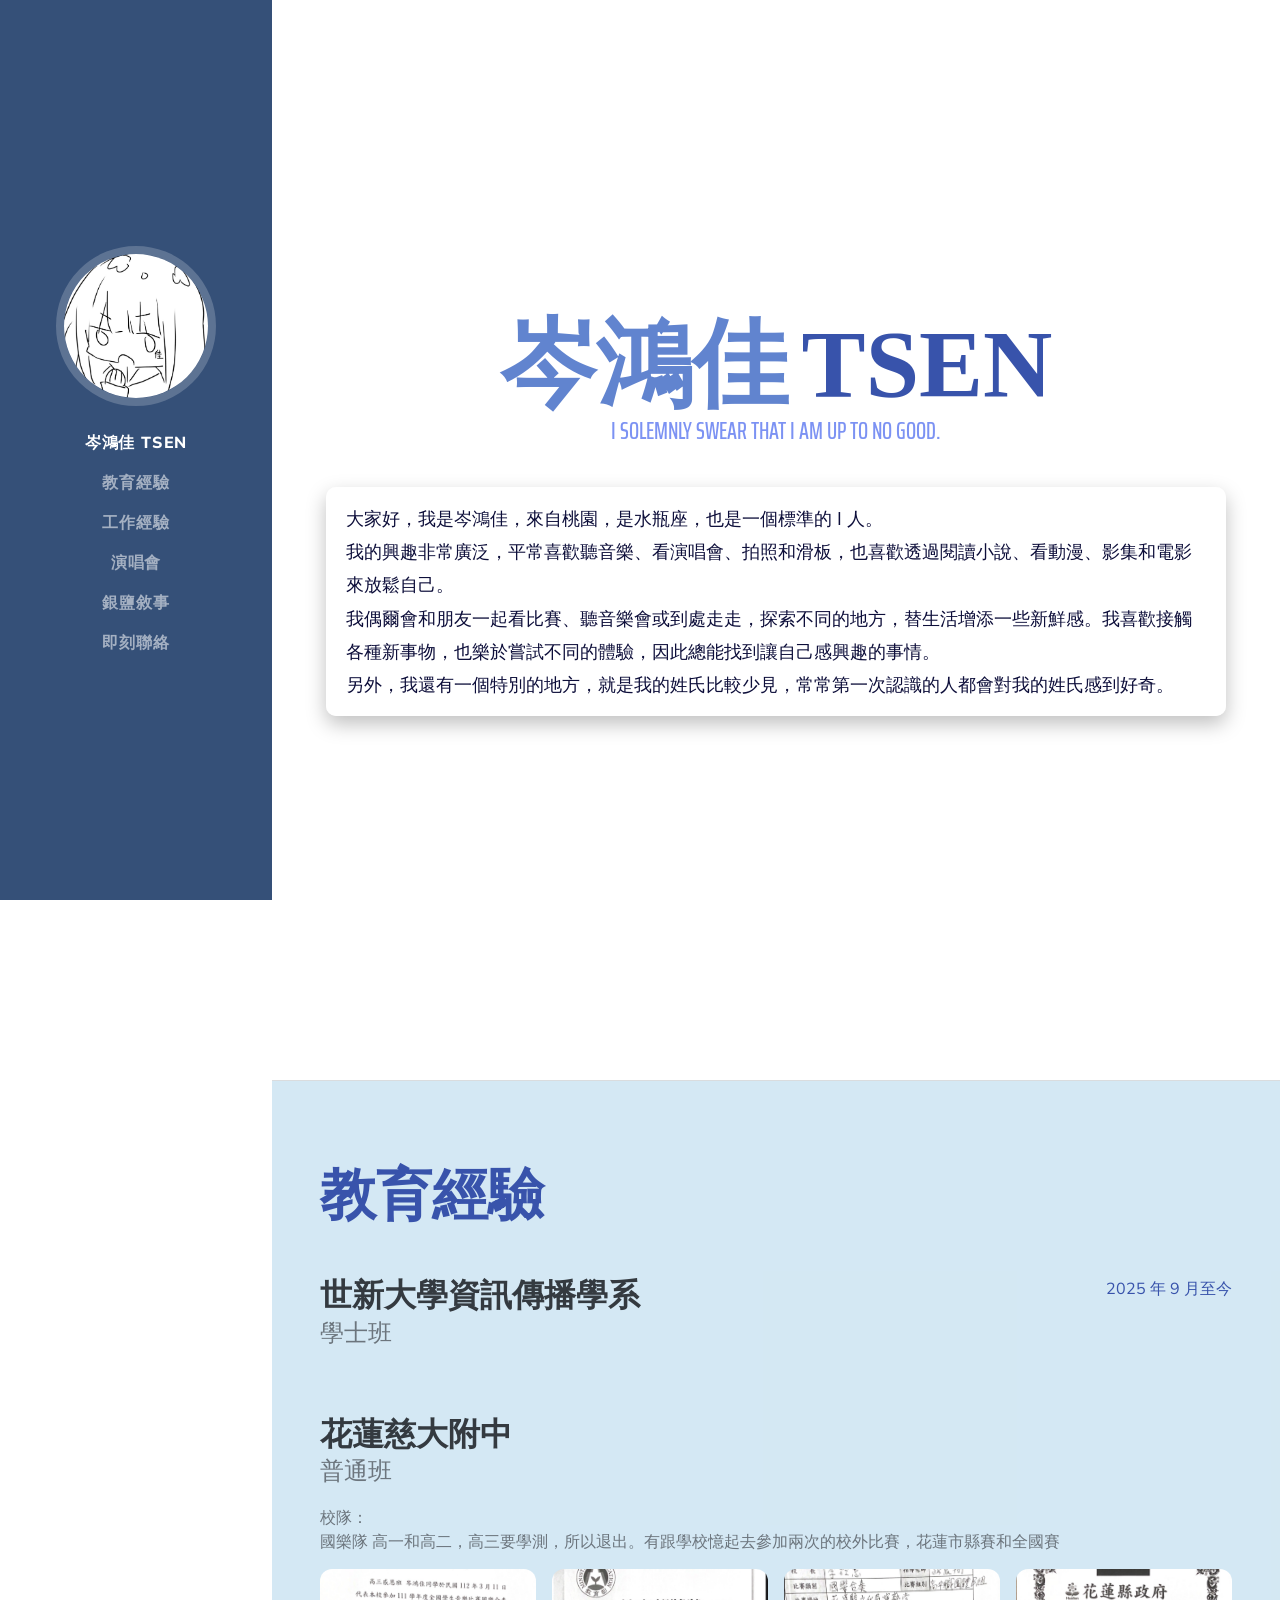
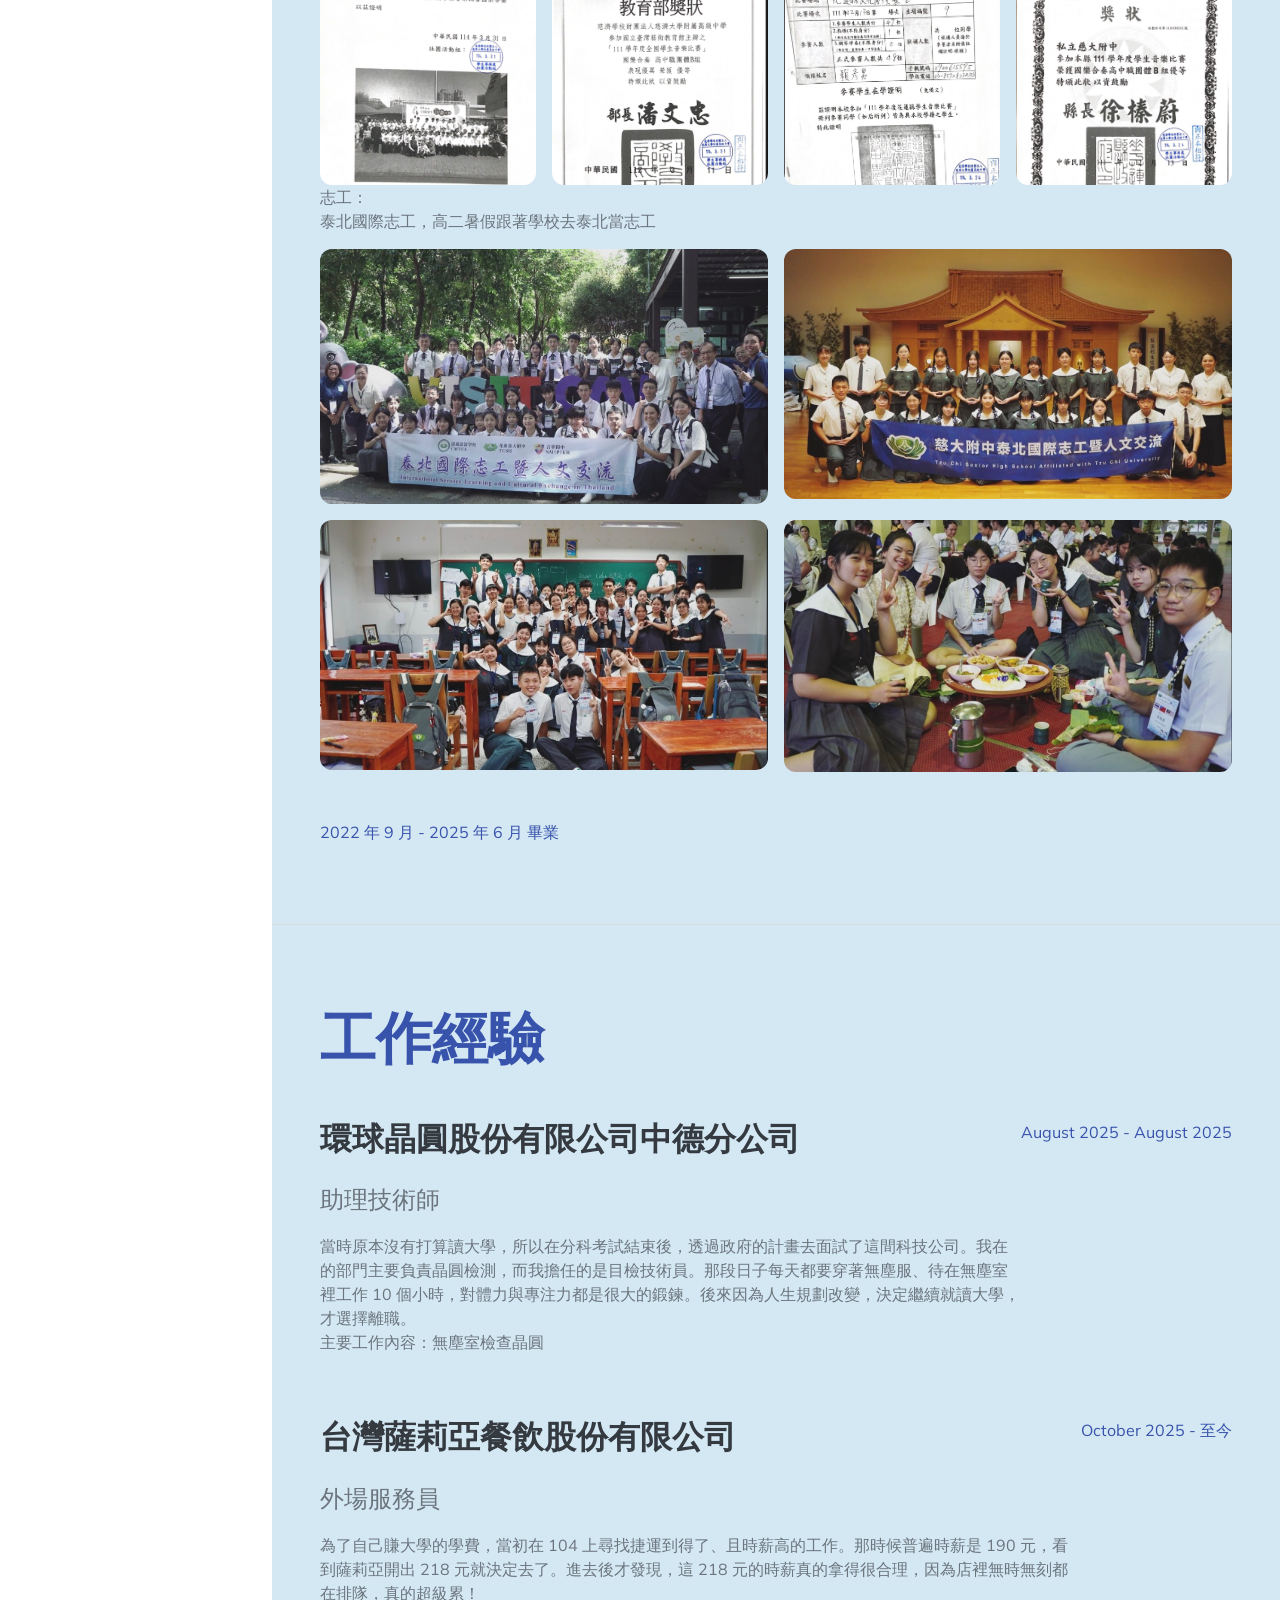
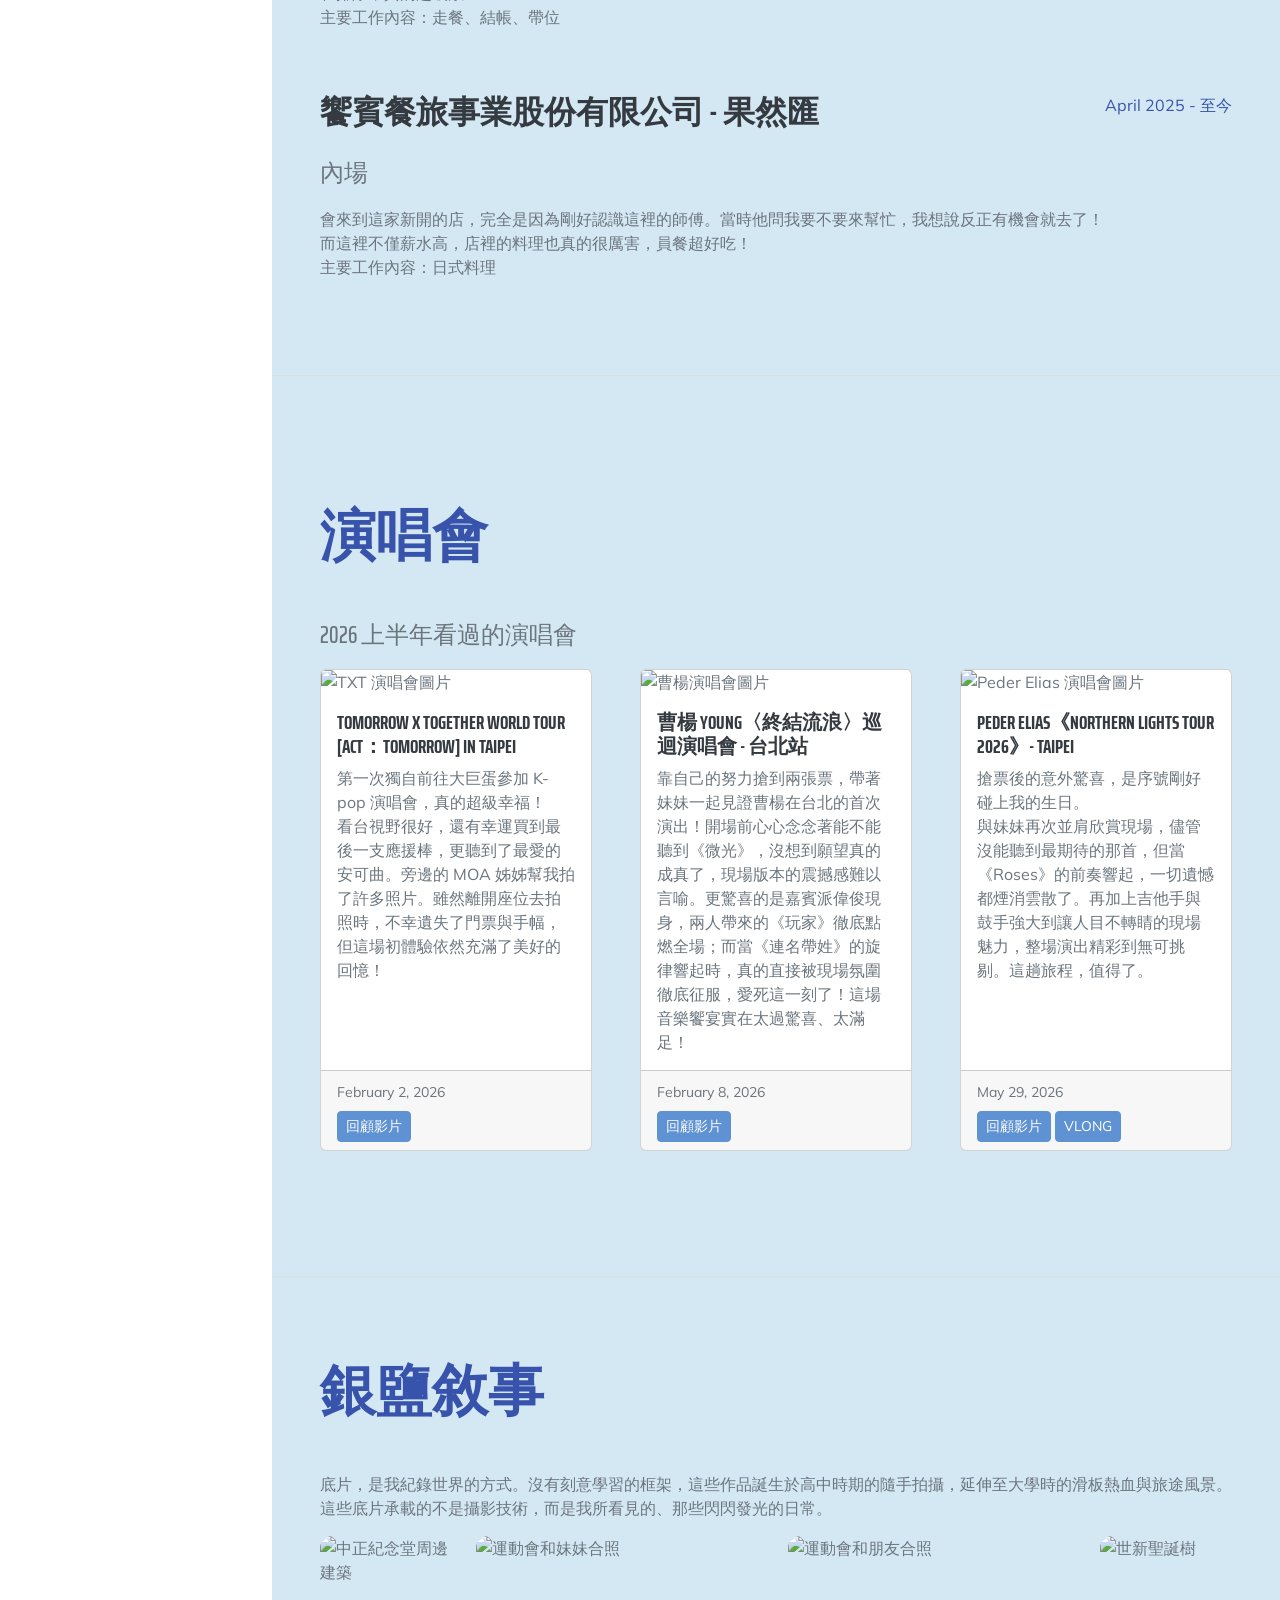
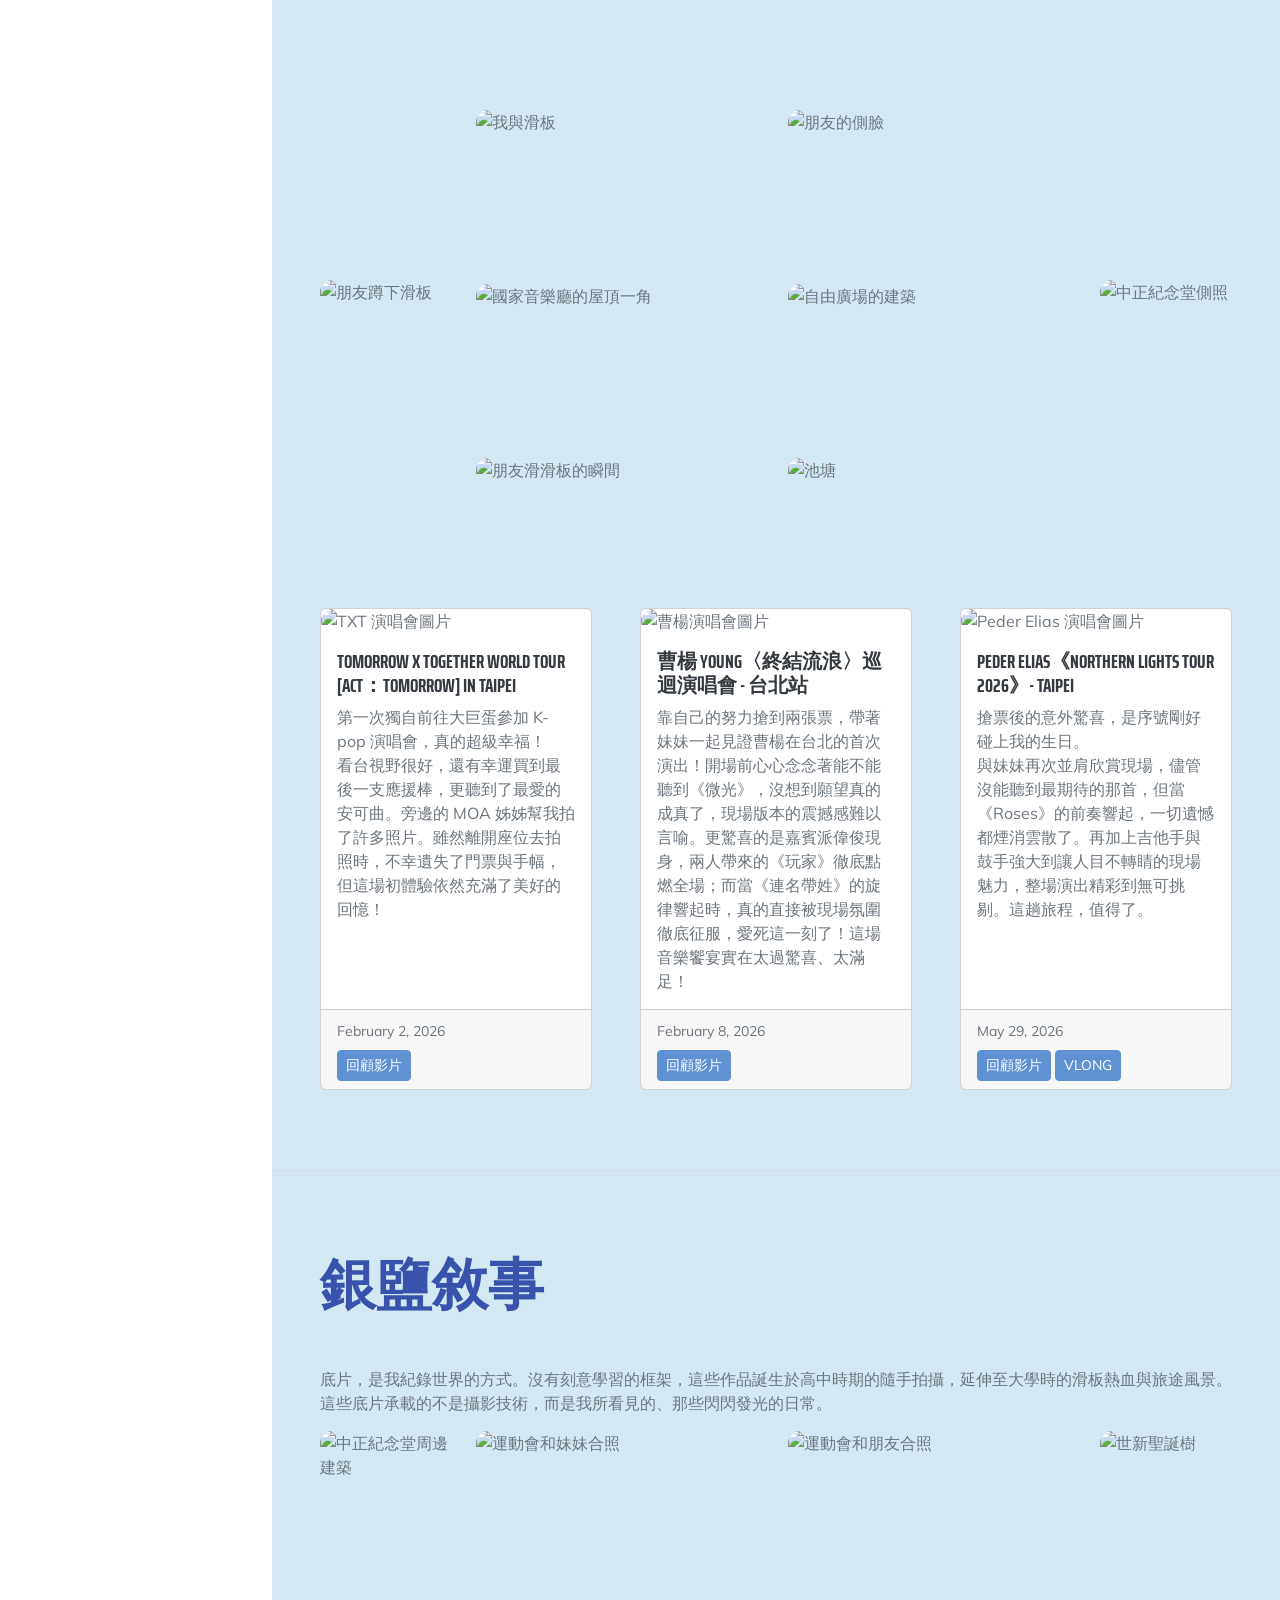
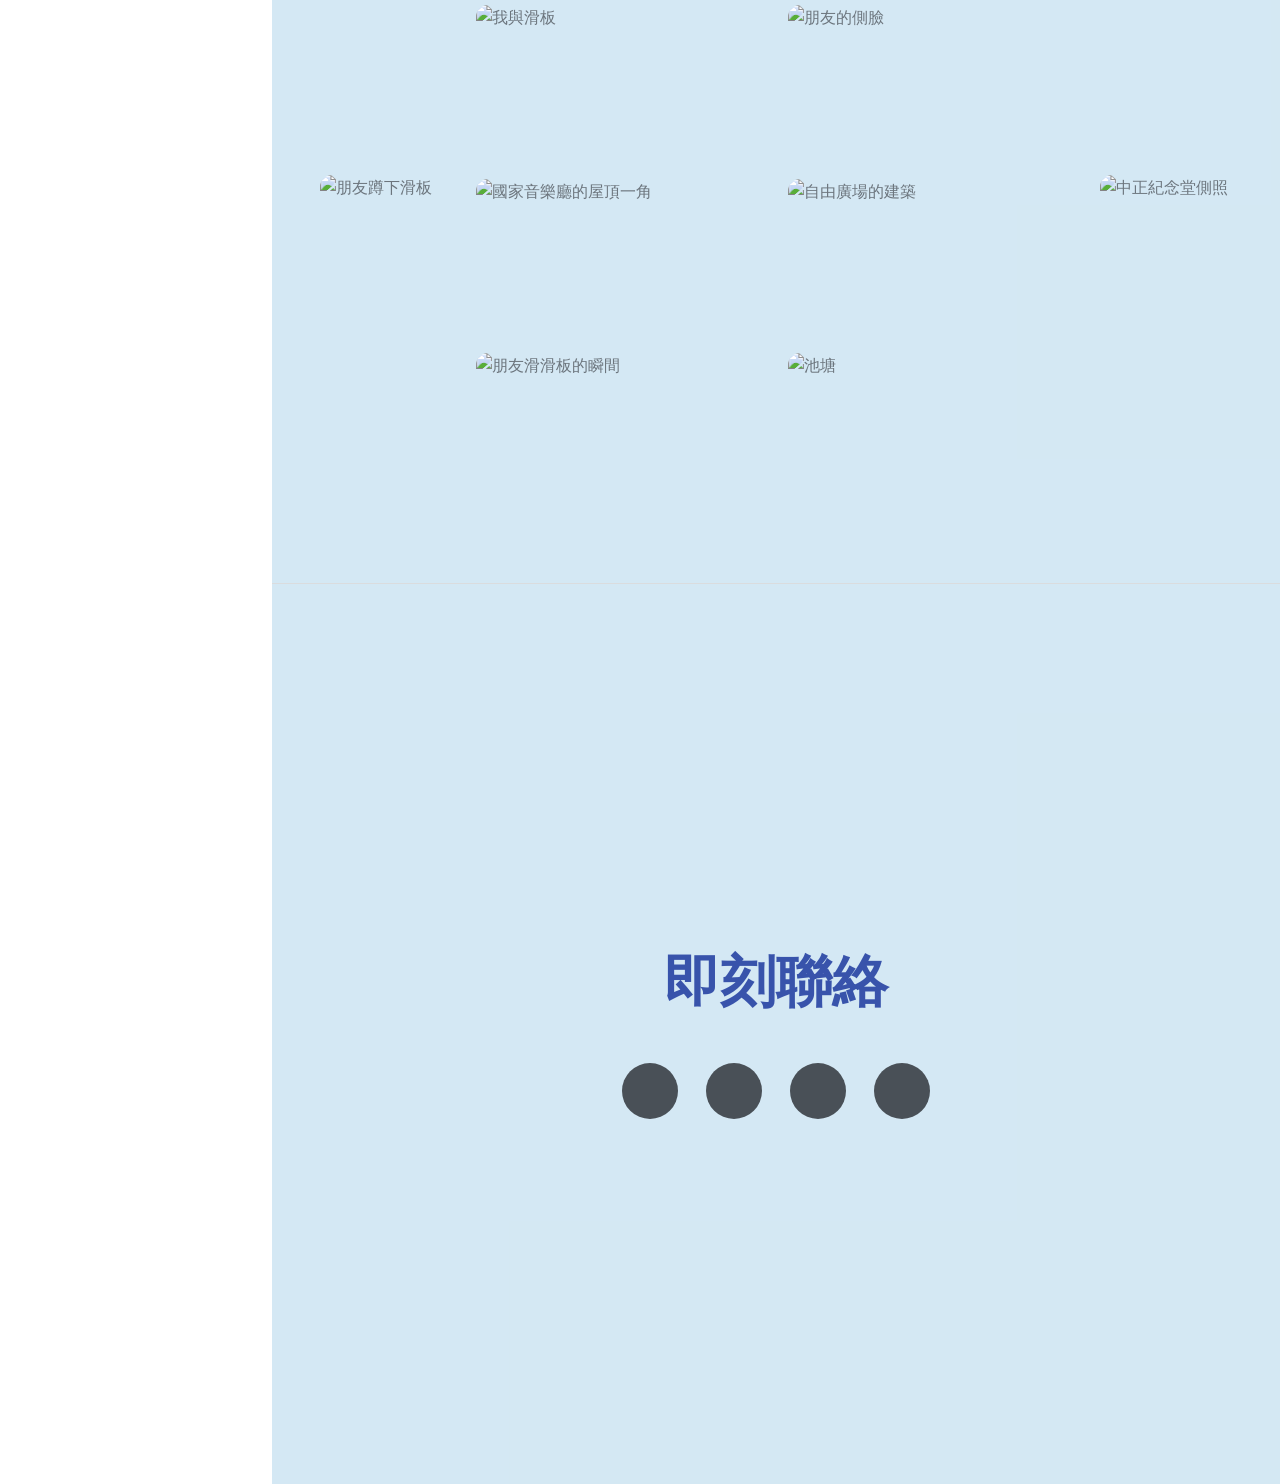
==== index.html @ bf2bd44d "驗唱會測試" ====
<!DOCTYPE html>
<html lang="zh-TW">
    <head>
        <meta charset="utf-8" />
        <meta name="viewport" content="width=device-width, initial-scale=1, shrink-to-fit=no" />
        <meta name="description" content="這是 A114070076 岑鴻佳的個人網站" />
        <meta name="author" content="岑鴻佳" />

        <title>A114070076 岑鴻佳</title>

        <link rel="icon" type="image/x-icon" href="favicon.ico" />

        <!-- Font Awesome icons -->
        <script src="https://use.fontawesome.com/releases/v6.3.0/js/all.js" crossorigin="anonymous"></script>

        <!-- Google fonts -->
        <link href="https://fonts.googleapis.com/css?family=Saira+Extra+Condensed:500,700" rel="stylesheet" type="text/css" />
        <link href="https://fonts.googleapis.com/css?family=Muli:400,400i,800,800i" rel="stylesheet" type="text/css" />

        <!-- Core theme CSS -->
        <link href="css/styles.css" rel="stylesheet" />
        <link href="css/mystyles.css" rel="stylesheet" />
    </head>

    <body id="page-top">
        <!-- Navigation -->
        <nav class="navbar navbar-expand-lg navbar-dark bg-primary fixed-top" id="sideNav">
            <a class="navbar-brand js-scroll-trigger" href="#page-top">
                <span class="d-block d-lg-none">岑鴻佳 TSEN</span>
                <span class="d-none d-lg-block">
                    <img class="img-fluid img-profile rounded-circle mx-auto mb-2" src="assets/img/profile.jpg" alt="岑鴻佳的大頭照" />
                </span>
            </a>

            <button
                class="navbar-toggler"
                type="button"
                data-bs-toggle="collapse"
                data-bs-target="#navbarResponsive"
                aria-controls="navbarResponsive"
                aria-expanded="false"
                aria-label="Toggle navigation"
            >
                <span class="navbar-toggler-icon"></span>
            </button>

            <div class="collapse navbar-collapse" id="navbarResponsive">
                <ul class="navbar-nav">
                    <li class="nav-item"><a class="nav-link js-scroll-trigger" href="#about">岑鴻佳 Tsen</a></li>
                    <li class="nav-item"><a class="nav-link js-scroll-trigger" href="#school">教育經驗</a></li>
                    <li class="nav-item"><a class="nav-link js-scroll-trigger" href="#work">工作經驗</a></li>
                    <li class="nav-item"><a class="nav-link js-scroll-trigger" href="#concert">演唱會</a></li>
                    <li class="nav-item"><a class="nav-link js-scroll-trigger" href="#photo">銀鹽敘事</a></li>
                    <li class="nav-item"><a class="nav-link js-scroll-trigger" href="#cta">即刻聯絡</a></li>
                </ul>
            </div>
        </nav>

        <!-- Page Content -->
        <div class="container-fluid p-0">
            <!-- About -->
            <section class="resume-section" id="about">
                <div class="resume-section-content">
                    <h1 class="mb-0 yukii">
                        岑鴻佳
                        <span class="text-primary tsen-font">TSEN</span>
                    </h1>

                    <div class="subheading mb-5 magic-text">
                        I solemnly swear that I am up to no good.
                    </div>

                    <p class="lead mb-5 ziwojieshao">
                        大家好，我是岑鴻佳，來自桃園，是水瓶座，也是一個標準的 I 人。<br />
                        我的興趣非常廣泛，平常喜歡聽音樂、看演唱會、拍照和滑板，也喜歡透過閱讀小說、看動漫、影集和電影來放鬆自己。<br />
                        我偶爾會和朋友一起看比賽、聽音樂會或到處走走，探索不同的地方，替生活增添一些新鮮感。我喜歡接觸各種新事物，也樂於嘗試不同的體驗，因此總能找到讓自己感興趣的事情。<br />
                        另外，我還有一個特別的地方，就是我的姓氏比較少見，常常第一次認識的人都會對我的姓氏感到好奇。
                    </p>

                    <div class="gogogo">
                        <a href="#school">
                            <i class="fa-solid fa-angle-down"></i>
                        </a>
                    </div>
                </div>
            </section>

            <hr class="m-0" />

            <!-- 教育經驗 -->
            <section class="resume-section" id="school">
                <div class="resume-section-content">
                    <h2 class="mb-5 yukicenter">教育經驗</h2>

                    <div class="d-flex flex-column flex-md-row justify-content-between mb-5">
                        <div class="flex-grow-1">
                            <h3 class="mb-0">
                                世新大學資訊傳播學系
                                <a href="https://ics.wp.shu.edu.tw/" target="_blank" class="yulink">
                                    <i class="fa-solid fa-link"></i>
                                </a>
                            </h3>

                            <div class="subheading mb-3">學士班</div>
                        </div>

                        <div class="flex-shrink-0">
                            <span class="text-primary">2025 年 9 月至今</span>
                        </div>
                    </div>

                    <div class="d-flex flex-column flex-md-row justify-content-between mb-5">
                        <div class="flex-grow-1">
                            <h3 class="mb-0">
                                花蓮慈大附中
                                <a href="https://www.tcsh.hlc.edu.tw/home" target="_blank" class="yulink">
                                    <i class="fa-solid fa-link"></i>
                                </a>
                            </h3>

                            <div class="subheading mb-3">普通班</div>
                                 <div>
                                校隊：
                                </div>
                                <p>國樂隊 高一和高二，高三要學測，所以退出。有跟學校憶起去參加兩次的校外比賽，花蓮市縣賽和全國賽</p>
                                    <div class="row row-cols-1 row-cols-md-4 g-3">
                                        <div class="col">
                                            <img src="assets/img/123.jpg" class="chinese-music" alt="比賽證明1">
                                        </div>
                                        <div class="col">
                                            <img src="assets/img/1234.jpg" class="chinese-music" alt="比賽證明2">
                                        </div>
                                        <div class="col">
                                            <img src="assets/img/12345.jpg" class="chinese-music" alt="比賽證明3">
                                        </div>
                                        <div class="col">
                                            <img src="assets/img/123456.jpg" class="chinese-music" alt="比賽證明4">
                                        </div>
                                    </div>
                                <div>志工：</div>
                                <P>泰北國際志工，高二暑假跟著學校去泰北當志工 </P>
                                 <div class="row row-cols-1 row-cols-md-2 g-3">
                                    <div class="col">
                                        <img src="assets/img/w4.jpg" class="northernthailand-img" alt="泰北志工1">
                                    </div>
                                    <div class="col">
                                        <img src="assets/img/w3.jpg" class="northernthailand-img" alt="泰北志工2">
                                    </div>
                                    <div class="col">
                                        <img src="assets/img/w2.jpg" class="northernthailand-img" alt="泰北志工3">
                                    </div>
                                    <div class="col">
                                        <img src="assets/img/w1.jpg" class="northernthailand-img" alt="泰北志工4">
                                    </div>
                                    </div>
                                                            </div>
                            <div class="table-responsive">
                                <table class="table table-striped highschool-table">
                                    <thead>
                                    </tbody>
                                </table>
                            </div>
                        </div>

                        <div class="flex-shrink-0">
                            <span class="text-primary">2022 年 9 月 - 2025 年 6 月 畢業</span>
                        </div>
                    </div>
                </div>
            </section>

            <hr class="m-0" />

            <!-- 工作經驗 -->
            <section class="resume-section" id="work">
                <div class="resume-section-content">
                    <h2 class="mb-5 yukicenter">工作經驗</h2>

                    <div class="d-flex flex-column flex-md-row justify-content-between mb-5">
                        <div class="flex-grow-1">
                            <h3 class="mb-0">環球晶圓股份有限公司中德分公司</h3>
                            <a href="https://sdd.nat.gov.tw/greenfactory/Industry/IndustryView/248?mid=34&page=1" target="_blank" class="yulink">
                                <i class="fa-solid fa-link"></i>
                            </a>
                            <div class="subheading mb-3">助理技術師</div>
                            <div>
                                當時原本沒有打算讀大學，所以在分科考試結束後，透過政府的計畫去面試了這間科技公司。我在的部門主要負責晶圓檢測，而我擔任的是目檢技術員。那段日子每天都要穿著無塵服、待在無塵室裡工作 10 個小時，對體力與專注力都是很大的鍛鍊。後來因為人生規劃改變，決定繼續就讀大學，才選擇離職。
                            </div>
                            <p>主要工作內容：無塵室檢查晶圓</p>
                        </div>

                        <div class="flex-shrink-0">
                            <span class="text-primary">August 2025 - August 2025</span>
                        </div>
                    </div>

                    <div class="d-flex flex-column flex-md-row justify-content-between mb-5">
                        <div class="flex-grow-1">
                            <h3 class="mb-0">台灣薩莉亞餐飲股份有限公司</h3>
                            <a href="https://saliya.com.tw/" target="_blank" class="yulink">
                                <i class="fa-solid fa-link"></i>
                            </a>
                            <div class="subheading mb-3">外場服務員</div>
                            <div>
                                為了自己賺大學的學費，當初在 104 上尋找捷運到得了、且時薪高的工作。那時候普遍時薪是 190 元，看到薩莉亞開出 218 元就決定去了。進去後才發現，這 218 元的時薪真的拿得很合理，因為店裡無時無刻都在排隊，真的超級累！
                            </div>
                            <p>主要工作內容：走餐、結帳、帶位</p>
                        </div>

                        <div class="flex-shrink-0">
                            <span class="text-primary">October 2025 - 至今</span>
                        </div>
                    </div>

                    <div class="d-flex flex-column flex-md-row justify-content-between">
                        <div class="flex-grow-1">
                            <h3 class="mb-0">饗賓餐旅事業股份有限公司 - 果然匯</h3>
                            <a href="https://www.feastogether.com/zh-TW/home" target="_blank" class="yulink">
                                <i class="fa-solid fa-link"></i>
                            </a>
                            <div class="subheading mb-3">內場</div>
                            <div>
                                會來到這家新開的店，完全是因為剛好認識這裡的師傅。當時他問我要不要來幫忙，我想說反正有機會就去了！而這裡不僅薪水高，店裡的料理也真的很厲害，員餐超好吃！
                            </div>
                            <p>主要工作內容：日式料理</p>
                        </div>

                        <div class="flex-shrink-0">
                            <span class="text-primary">April 2025 - 至今</span>
                        </div>
                    </div>
                </div>
            </section>

            <hr class="m-0" />

            <!-- 演唱會 -->
            <section class="resume-section" id="concert">
                <div class="resume-section-content">
                    <h2 class="mb-5 yukicenter">演唱會</h2>
                    <div class="subheading mb-3">2026 上半年看過的演唱會</div>

                    <div class="row row-cols-1 row-cols-md-3 g-5">
                        <div class="col">
                            <div class="card h-100">
                                <img src="assets/img/concert1.jpg" class="card-img-top" alt="TXT 演唱會圖片" />

                                <div class="card-body">
                                    <h5 class="card-title">TOMORROW X TOGETHER WORLD TOUR [ACT：TOMORROW] IN TAIPEI</h5>
                                    <p class="card-text">
                                        第一次獨自前往大巨蛋參加 K-pop 演唱會，真的超級幸福！<br />
                                        看台視野很好，還有幸運買到最後一支應援棒，更聽到了最愛的安可曲。旁邊的 MOA 姊姊幫我拍了許多照片。雖然離開座位去拍照時，不幸遺失了門票與手幅，但這場初體驗依然充滿了美好的回憶！
                                    </p>
                                </div>

                                <div class="card-footer">
                                    <small class="text-body-secondary">February 2, 2026</small>
                                    <br />
                                    <a href="assets/video/20260202.mp4" target="_blank" class="btn btn-primary btn-sm mt-2">回顧影片</a>
                                </div>
                            </div>
                        </div>

                        <div class="col">
                            <div class="card h-100">
                                <img src="assets/img/concert2.jpg" class="card-img-top" alt="曹楊演唱會圖片" />

                                <div class="card-body">
                                    <h5 class="card-title">曹楊 Young〈終結流浪〉巡迴演唱會 - 台北站</h5>
                                    <p class="card-text">
                                        靠自己的努力搶到兩張票，帶著妹妹一起見證曹楊在台北的首次演出！開場前心心念念著能不能聽到《微光》，沒想到願望真的成真了，現場版本的震撼感難以言喻。更驚喜的是嘉賓派偉俊現身，兩人帶來的《玩家》徹底點燃全場；而當《連名帶姓》的旋律響起時，真的直接被現場氛圍徹底征服，愛死這一刻了！這場音樂饗宴實在太過驚喜、太滿足！
                                    </p>
                                </div>

                                <div class="card-footer">
                                    <small class="text-body-secondary">February 8, 2026</small>
                                    <br />
                                    <a href="assets/video/20260208.mp4" target="_blank" class="btn btn-primary btn-sm mt-2">回顧影片</a>
                                </div>
                            </div>
                        </div>

                        <div class="col">
                            <div class="card h-100">
                                <img src="assets/img/concert3.jpg" class="card-img-top" alt="Peder Elias 演唱會圖片" />

                                <div class="card-body">
                                    <h5 class="card-title">Peder Elias《Northern Lights Tour 2026》- Taipei</h5>
                                    <p class="card-text">
                                        搶票後的意外驚喜，是序號剛好碰上我的生日。<br />
                                        與妹妹再次並肩欣賞現場，儘管沒能聽到最期待的那首，但當《Roses》的前奏響起，一切遺憾都煙消雲散了。再加上吉他手與鼓手強大到讓人目不轉睛的現場魅力，整場演出精彩到無可挑剔。這趟旅程，值得了。
                                    </p>
                                </div>

                                <div class="card-footer">
                                    <small class="text-body-secondary">May 29, 2026</small>
                                    <br />
                                    <a href="assets/video/20260529.mp4" target="_blank" class="btn btn-primary btn-sm mt-2">回顧影片</a>
                                    <a href="assets/video/202605291.mp4" target="_blank" class="btn btn-primary btn-sm mt-2">VLONG</a>
                                </div>
                            </div>
                        </div>
                    </div>
                </div>
            </section>

            <hr class="m-0" />

            <!-- 銀鹽敘事 -->
            <section class="resume-section" id="photo">
                <div class="resume-section-content">
                    <h2 class="mb-5 yukicenter">銀鹽敘事</h2>

                    <p>
                        底片，是我紀錄世界的方式。沒有刻意學習的框架，這些作品誕生於高中時期的隨手拍攝，延伸至大學時的滑板熱血與旅途風景。這些底片承載的不是攝影技術，而是我所看見的、那些閃閃發光的日常。
                    </p>

                    <div class="photo-rails">
                        <div class="row g-4">
                            <div class="col-md-2">
                                <img src="assets/img/photo17.jpg" class="photo-vertical" alt="中正紀念堂周邊建築" />
                                <img src="assets/img/photo71.jpg" class="photo-vertical mt-4" alt="朋友蹲下滑板" />
                            </div>

                            <div class="col-md-8">
                                <div class="row row-cols-1 row-cols-md-2 g-4">
                                    <div class="col">
                                        <img src="assets/img/photo1.jpg" class="photo-horizontal" alt="運動會和妹妹合照" />
                                    </div>

                                    <div class="col">
                                        <img src="assets/img/photo2.jpg" class="photo-horizontal" alt="運動會和朋友合照" />
                                    </div>

                                    <div class="col">
                                        <img src="assets/img/photo64.jpg" class="photo-horizontal" alt="我與滑板" />
                                    </div>

                                    <div class="col">
                                        <img src="assets/img/photo84.jpg" class="photo-horizontal" alt="朋友的側臉" />
                                    </div>

                                    <div class="col">
                                        <img src="assets/img/photo55.jpg" class="photo-horizontal" alt="國家音樂廳的屋頂一角" />
                                    </div>

                                    <div class="col">
                                        <img src="assets/img/photo60.jpg" class="photo-horizontal" alt="自由廣場的建築" />
                                    </div>

                                    <div class="col">
                                        <img src="assets/img/photo10.jpg" class="photo-horizontal" alt="朋友滑滑板的瞬間" />
                                    </div>

                                    <div class="col">
                                        <img src="assets/img/photo49.jpg" class="photo-horizontal" alt="池塘" />
                                    </div>
                                </div>
                            </div>

                            <div class="col-md-2">
                                <img src="assets/img/photo6.jpg" class="photo-vertical" alt="世新聖誕樹" />
                                <img src="assets/img/photo39.jpg" class="photo-vertical mt-4" alt="中正紀念堂側照" />
                            </div>
                        </div>
                        <div class="row row-cols-1 row-cols-md-3 g-5">
                        <div class="col">
                            <div class="card h-100">
                                <img src="assets/img/concert1.jpg" class="card-img-top" alt="TXT 演唱會圖片" />

                                <div class="card-body">
                                    <h5 class="card-title">TOMORROW X TOGETHER WORLD TOUR [ACT：TOMORROW] IN TAIPEI</h5>
                                    <p class="card-text">
                                        第一次獨自前往大巨蛋參加 K-pop 演唱會，真的超級幸福！<br />
                                        看台視野很好，還有幸運買到最後一支應援棒，更聽到了最愛的安可曲。旁邊的 MOA 姊姊幫我拍了許多照片。雖然離開座位去拍照時，不幸遺失了門票與手幅，但這場初體驗依然充滿了美好的回憶！
                                    </p>
                                </div>

                                <div class="card-footer">
                                    <small class="text-body-secondary">February 2, 2026</small>
                                    <br />
                                    <a href="assets/video/20260202.mp4" target="_blank" class="btn btn-primary btn-sm mt-2">回顧影片</a>
                                </div>
                            </div>
                        </div>

                        <div class="col">
                            <div class="card h-100">
                                <img src="assets/img/concert2.jpg" class="card-img-top" alt="曹楊演唱會圖片" />

                                <div class="card-body">
                                    <h5 class="card-title">曹楊 Young〈終結流浪〉巡迴演唱會 - 台北站</h5>
                                    <p class="card-text">
                                        靠自己的努力搶到兩張票，帶著妹妹一起見證曹楊在台北的首次演出！開場前心心念念著能不能聽到《微光》，沒想到願望真的成真了，現場版本的震撼感難以言喻。更驚喜的是嘉賓派偉俊現身，兩人帶來的《玩家》徹底點燃全場；而當《連名帶姓》的旋律響起時，真的直接被現場氛圍徹底征服，愛死這一刻了！這場音樂饗宴實在太過驚喜、太滿足！
                                    </p>
                                </div>

                                <div class="card-footer">
                                    <small class="text-body-secondary">February 8, 2026</small>
                                    <br />
                                    <a href="assets/video/20260208.mp4" target="_blank" class="btn btn-primary btn-sm mt-2">回顧影片</a>
                                </div>
                            </div>
                        </div>

                        <div class="col">
                            <div class="card h-100">
                                <img src="assets/img/concert3.jpg" class="card-img-top" alt="Peder Elias 演唱會圖片" />

                                <div class="card-body">
                                    <h5 class="card-title">Peder Elias《Northern Lights Tour 2026》- Taipei</h5>
                                    <p class="card-text">
                                        搶票後的意外驚喜，是序號剛好碰上我的生日。<br />
                                        與妹妹再次並肩欣賞現場，儘管沒能聽到最期待的那首，但當《Roses》的前奏響起，一切遺憾都煙消雲散了。再加上吉他手與鼓手強大到讓人目不轉睛的現場魅力，整場演出精彩到無可挑剔。這趟旅程，值得了。
                                    </p>
                                </div>

                                <div class="card-footer">
                                    <small class="text-body-secondary">May 29, 2026</small>
                                    <br />
                                    <a href="assets/video/20260529.mp4" target="_blank" class="btn btn-primary btn-sm mt-2">回顧影片</a>
                                    <a href="assets/video/202605291.mp4" target="_blank" class="btn btn-primary btn-sm mt-2">VLONG</a>
                                </div>
                            </div>
                        </div>
                    </div>
                </div>
            </section>

            <hr class="m-0" />

            <!-- 銀鹽敘事 -->
            <section class="resume-section" id="photo">
                <div class="resume-section-content">
                    <h2 class="mb-5 yukicenter">銀鹽敘事</h2>

                    <p>
                        底片，是我紀錄世界的方式。沒有刻意學習的框架，這些作品誕生於高中時期的隨手拍攝，延伸至大學時的滑板熱血與旅途風景。這些底片承載的不是攝影技術，而是我所看見的、那些閃閃發光的日常。
                    </p>

                    <div class="photo-rails">
                        <div class="row g-4">
                            <div class="col-md-2">
                                <img src="assets/img/photo17.jpg" class="photo-vertical" alt="中正紀念堂周邊建築" />
                                <img src="assets/img/photo71.jpg" class="photo-vertical mt-4" alt="朋友蹲下滑板" />
                            </div>

                            <div class="col-md-8">
                                <div class="row row-cols-1 row-cols-md-2 g-4">
                                    <div class="col">
                                        <img src="assets/img/photo1.jpg" class="photo-horizontal" alt="運動會和妹妹合照" />
                                    </div>

                                    <div class="col">
                                        <img src="assets/img/photo2.jpg" class="photo-horizontal" alt="運動會和朋友合照" />
                                    </div>

                                    <div class="col">
                                        <img src="assets/img/photo64.jpg" class="photo-horizontal" alt="我與滑板" />
                                    </div>

                                    <div class="col">
                                        <img src="assets/img/photo84.jpg" class="photo-horizontal" alt="朋友的側臉" />
                                    </div>

                                    <div class="col">
                                        <img src="assets/img/photo55.jpg" class="photo-horizontal" alt="國家音樂廳的屋頂一角" />
                                    </div>

                                    <div class="col">
                                        <img src="assets/img/photo60.jpg" class="photo-horizontal" alt="自由廣場的建築" />
                                    </div>

                                    <div class="col">
                                        <img src="assets/img/photo10.jpg" class="photo-horizontal" alt="朋友滑滑板的瞬間" />
                                    </div>

                                    <div class="col">
                                        <img src="assets/img/photo49.jpg" class="photo-horizontal" alt="池塘" />
                                    </div>
                                </div>
                            </div>

                            <div class="col-md-2">
                                <img src="assets/img/photo6.jpg" class="photo-vertical" alt="世新聖誕樹" />
                                <img src="assets/img/photo39.jpg" class="photo-vertical mt-4" alt="中正紀念堂側照" />
                            </div>
                        </div>
                    </div>
                </div>
            </section>

            <hr class="m-0" />

            <!-- 即刻聯絡 -->
            <section class="resume-section" id="cta">
                <div class="resume-section-content">
                    <h2 class="mb-5 zzzzz">即刻聯絡</h2>

                    <div class="social-icons zzzzz">
                        <a class="social-icon" href="https://www.instagram.com/tsen7_/" target="_blank">
                            <i class="fa-brands fa-instagram"></i>
                        </a>

                        <a class="social-icon" href="https://www.facebook.com/jia.tsen.73?locale=zh_TW" target="_blank">
                            <i class="fa-brands fa-facebook-f"></i>
                        </a>

                        <a class="social-icon" href="https://line.me/ti/p/yD9Bt_6nl7" target="_blank">
                            <i class="fa-brands fa-line"></i>
                        </a>

                        <a class="social-icon" href="https://open.spotify.com/user/31frmtumfu6saufb4zjmqm4na46q?si=a8tsU-P4RwWxg4gaJYsN3Q&nd=1&dlsi=5b43ff5113264bfa" target="_blank">
                            <i class="fa-brands fa-spotify"></i>
                        </a>
                    </div>
                </div>
            </section>
        </div>

        <!-- Bootstrap core JS -->
        <script src="https://cdn.jsdelivr.net/npm/bootstrap@5.2.3/dist/js/bootstrap.bundle.min.js"></script>

        <!-- Core theme JS -->
        <script src="js/scripts.js"></script>
    </body>
</html>
---- css/mystyles.css ----
/* =========================
   文字與標題
========================= */

.yukicenter {
    text-align: left;
    color: #3853ab;
    background-color: transparent;
    border: none;
    padding: 0;
    border-radius: 0;
}

.yukii {
    text-align: center;
    color: #6184cf;
}

.zzzzz {
    text-align: center;
    color: #3853ab;
}

.magic-text {
    text-align: center;
    color: #7c92f3;
}

.tsen-font {
    font-family: "Times New Roman", "Noto Serif TC", serif;
    color: #83bede !important;
}

.text-primary {
    color: #3853ab !important;
}

.asd {
    font-size: 20px;
    font-weight: 800;
}


/* =========================
   自我介紹區塊
========================= */

.ziwojieshao {
    width: 100%;
    max-width: 900px;
    min-height: 100px;
    margin: -10px auto 0 auto;
    padding: 15px 20px;

    text-align: left;
    line-height: 1.8;
    color: #0d0e3a;

    background-color: rgba(255, 255, 255, 0.75);
    border-radius: 10px;
    box-shadow: 0 8px 20px rgba(0, 0, 0, 0.25);
}


/* =========================
   連結樣式
========================= */

a.yulink {
    color: #a2a29d;
    padding: 0 10px;
    border-radius: 20%;
}

a.yulink:hover {
    color: #3479f0;
    background-color: transparent;
}


/* =========================
   下滑箭頭
========================= */

.gogogo {
    width: 100%;
    display: flex;
    justify-content: center;
    align-items: center;
    margin-top: 30px;
}

.gogogo a {
    display: inline-block;
    font-size: 60px;
    color: #5e92d2;
    background-color: transparent;
    text-decoration: none;
}

.gogogo a:hover {
    color: #4551da;
    background-color: transparent;
}


/* =========================
   區塊背景
========================= */

section#about {
    min-height: 120vh;
    background-image: url("../assets/img/bb.jpg");
    background-size: cover;
    background-position: center;
    background-repeat: no-repeat;
    overflow: hidden;
}

section#school,
section#concert,
section#photo,
section#work,
section#cta {
    background-color: rgba(131, 190, 222, 0.35);
}


/* =========================
   側邊導覽列
========================= */

#sideNav {
    background-color: #355078 !important;
}


/* =========================
   手風琴課程區
========================= */

.course-list-box,
.course-list-box .accordion-item,
.course-list-box .accordion-button {
    border: none !important;
    box-shadow: none !important;
}

.course-list-box .accordion-item {
    border: 1px solid #ffffff;
}

.course-list-box .accordion-button:not(.collapsed) {
    color: #355078;
    background-color: rgba(71, 88, 219, 0.15);
}

.course-list-box .accordion-button:not(.collapsed)::after {
    opacity: 0.8;
    filter: invert(35%) sepia(63%) saturate(1520%) hue-rotate(210deg) brightness(90%) contrast(90%);
}

.course-list-box .accordion-body {
    color: #395168;
    background-color: #ffffff;
}


/* =========================
   按鈕
========================= */

.btn-primary {
    color: #ffffff !important;
    background-color: #5e92d2 !important;
    border-color: #5e92d2 !important;
}

.btn-primary:hover {
    color: #ffffff !important;
    background-color: #4551da !important;
    border-color: #4551da !important;
}


/* =========================
   表格
========================= */

.table-responsive {
    max-width: 900px;
    margin-left: 0;
    margin-right: auto;
}

.highschool-table {
    width: 100%;
}


/* =========================
   照片區
========================= */

.photo-rails img {
    width: 100%;
    display: block;
    object-fit: cover;
    border-radius: 12px;
}

.photo-vertical {
    height: 320px;
}

.photo-horizontal {
    height: 150px;
}


/* =========================
   社群連結
========================= */

.social-icons .social-icon:hover,
.social-icons .social-icon:active,
.social-icons .social-icon:focus {
    color: #ffffff !important;
    background-color: #5e92d2 !important;
}
/* =========================
   國樂照片
========================= */
.chinese-music {
    width: 100%;          /* 寬度佔滿格線欄位 */
    aspect-ratio: 1 / 1;  /* 強制寬高比為 1:1（正方形） */
    object-fit: cover;    /* 避免圖片被壓扁變形，會自動裁切滿版 */
    border-radius: 12px;  /* 設定圓角大小（數字越大越圓） */
  }
  .northernthailand-img {
    width: 100%;          /* 寬度佔滿格線欄位 */
    height: auto;         /* 高度自動縮放，保留照片原本的長方形比例 */
    object-fit: contain;  /* 確保圖片不被裁切 */
    border-radius: 12px;  /* 設定圓角大小 */
}
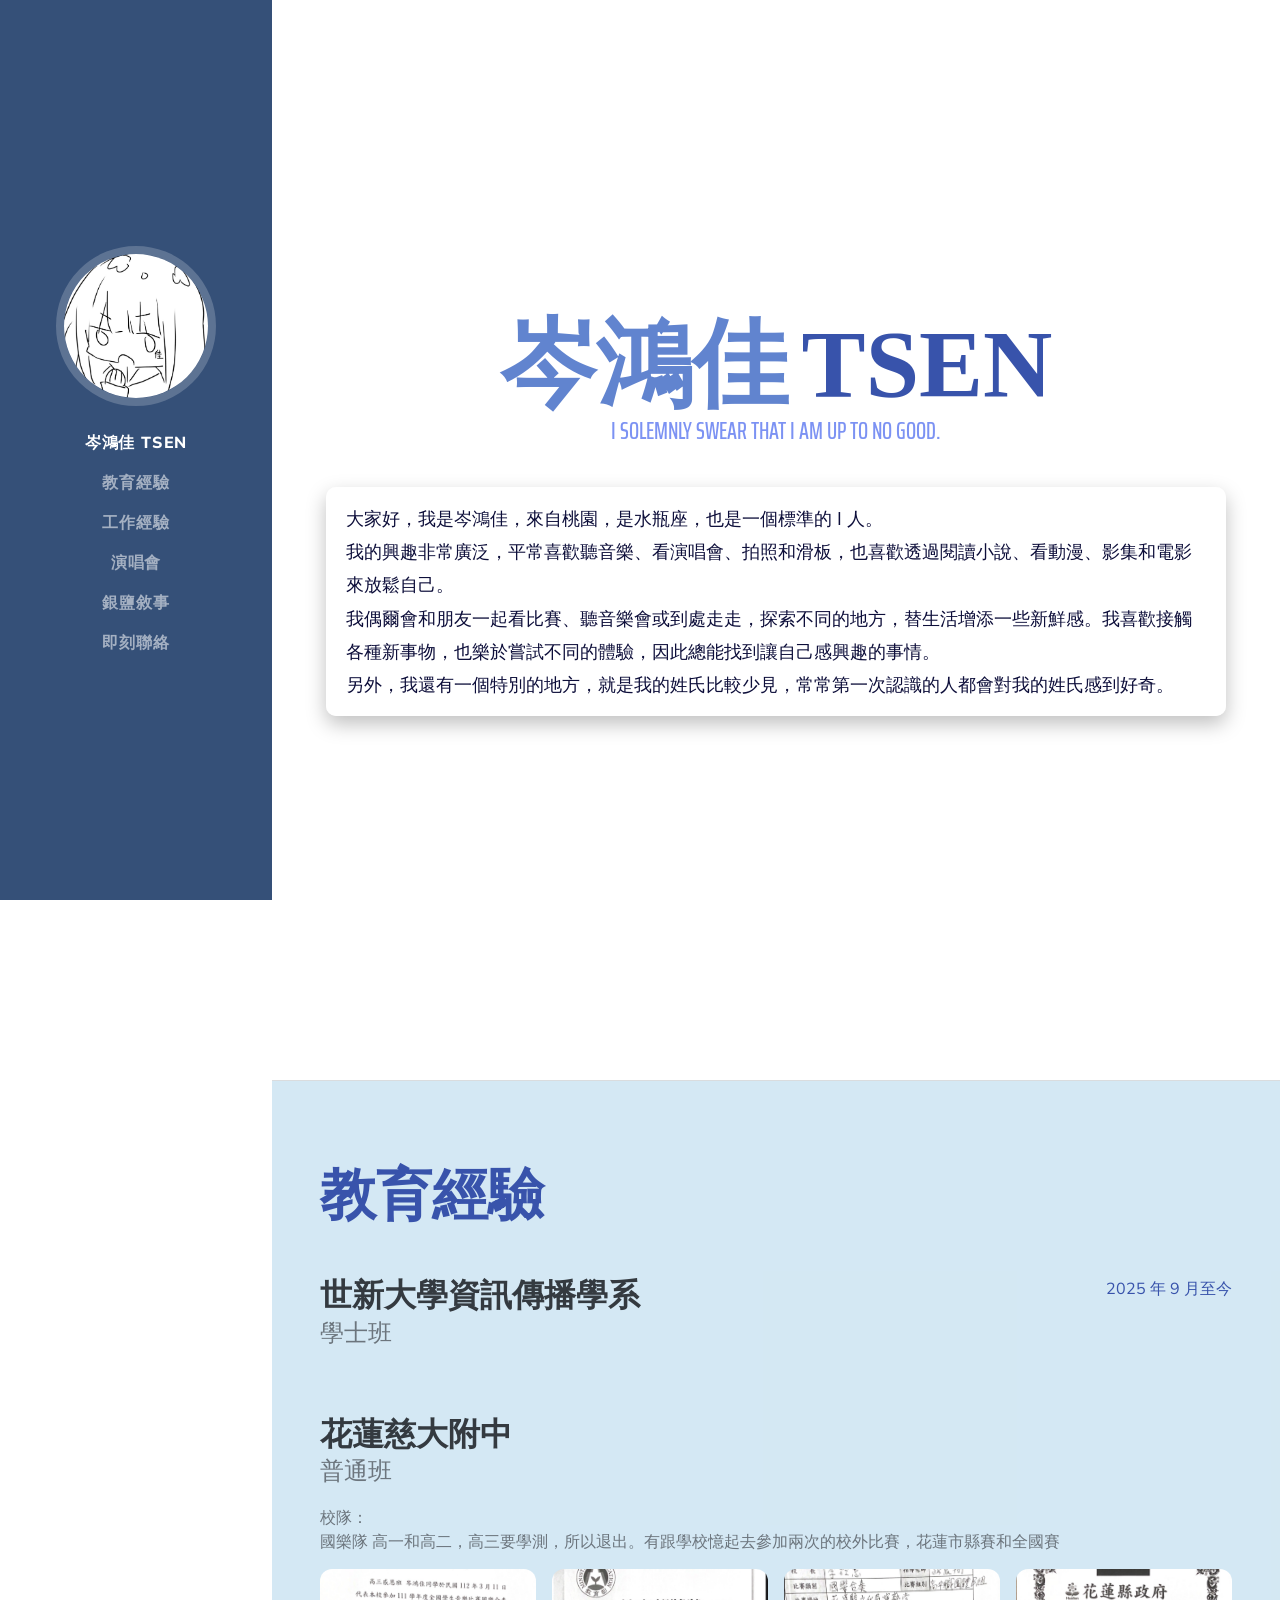
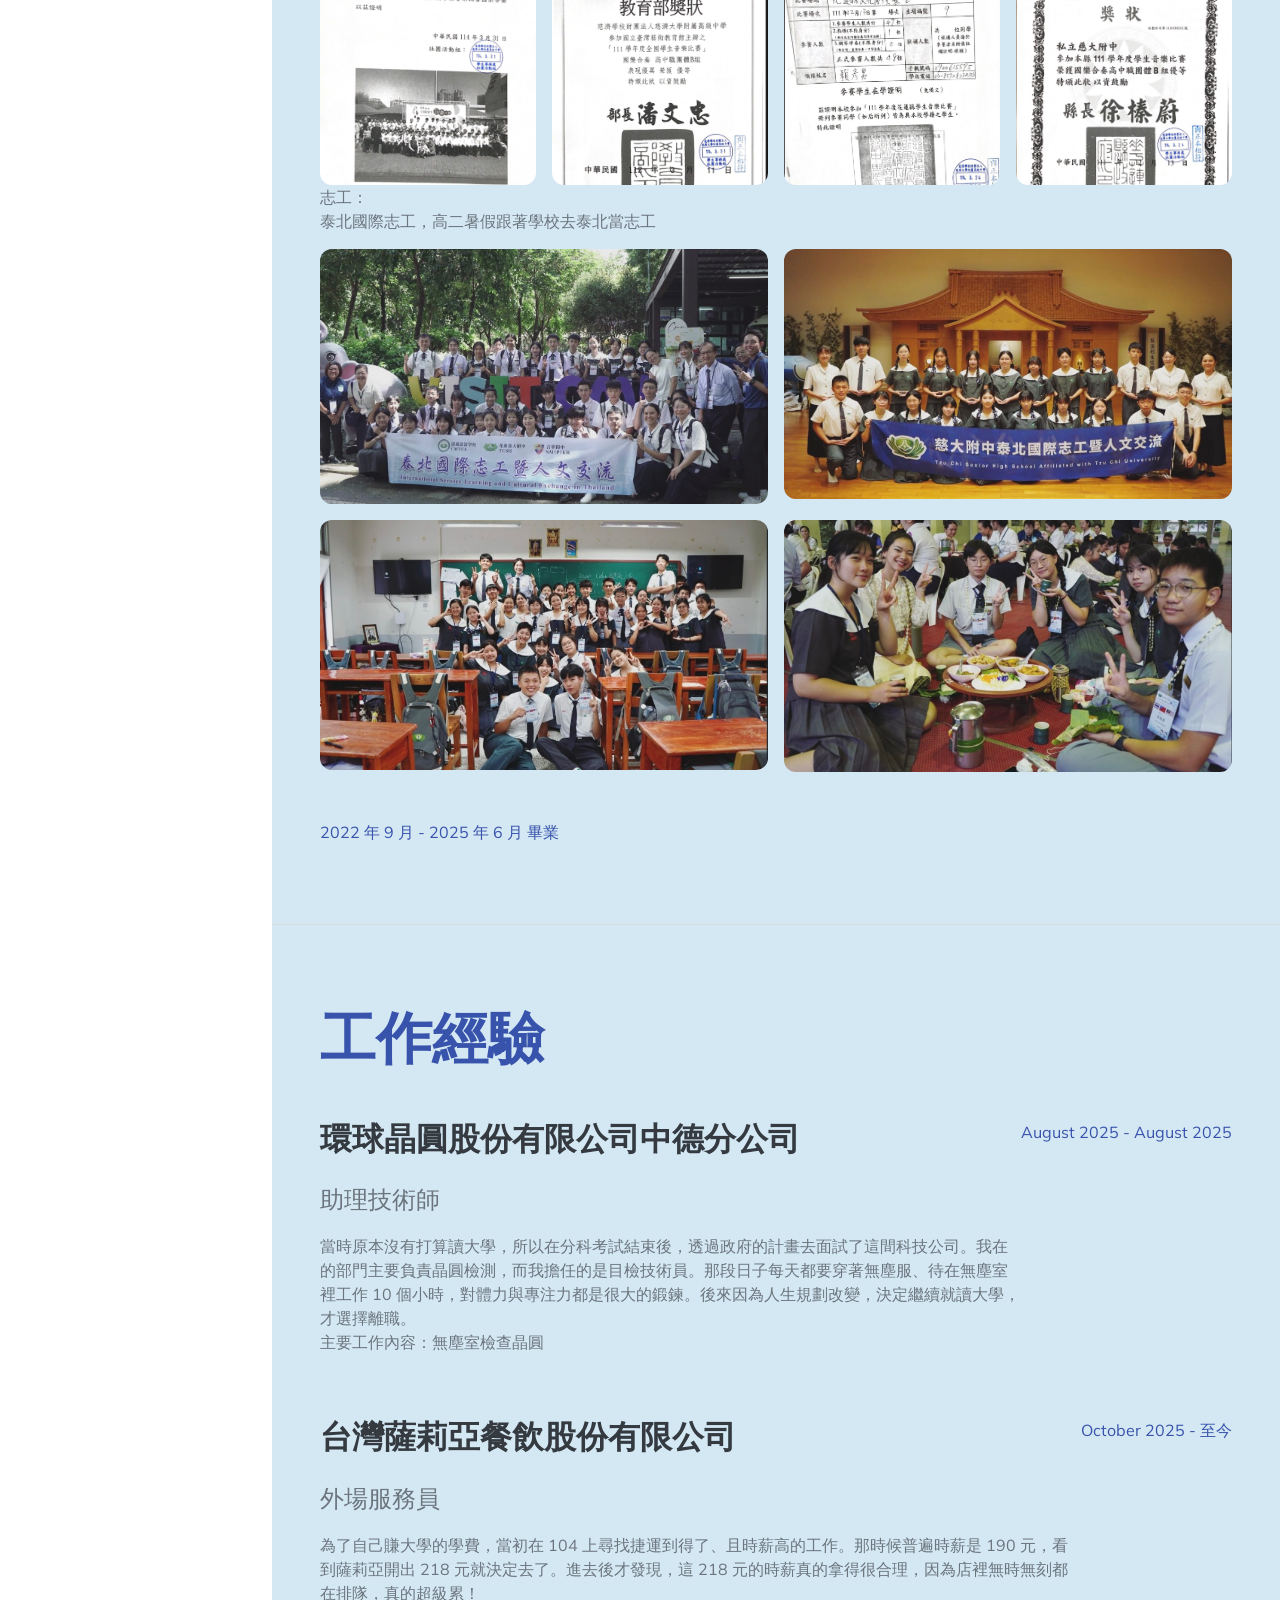
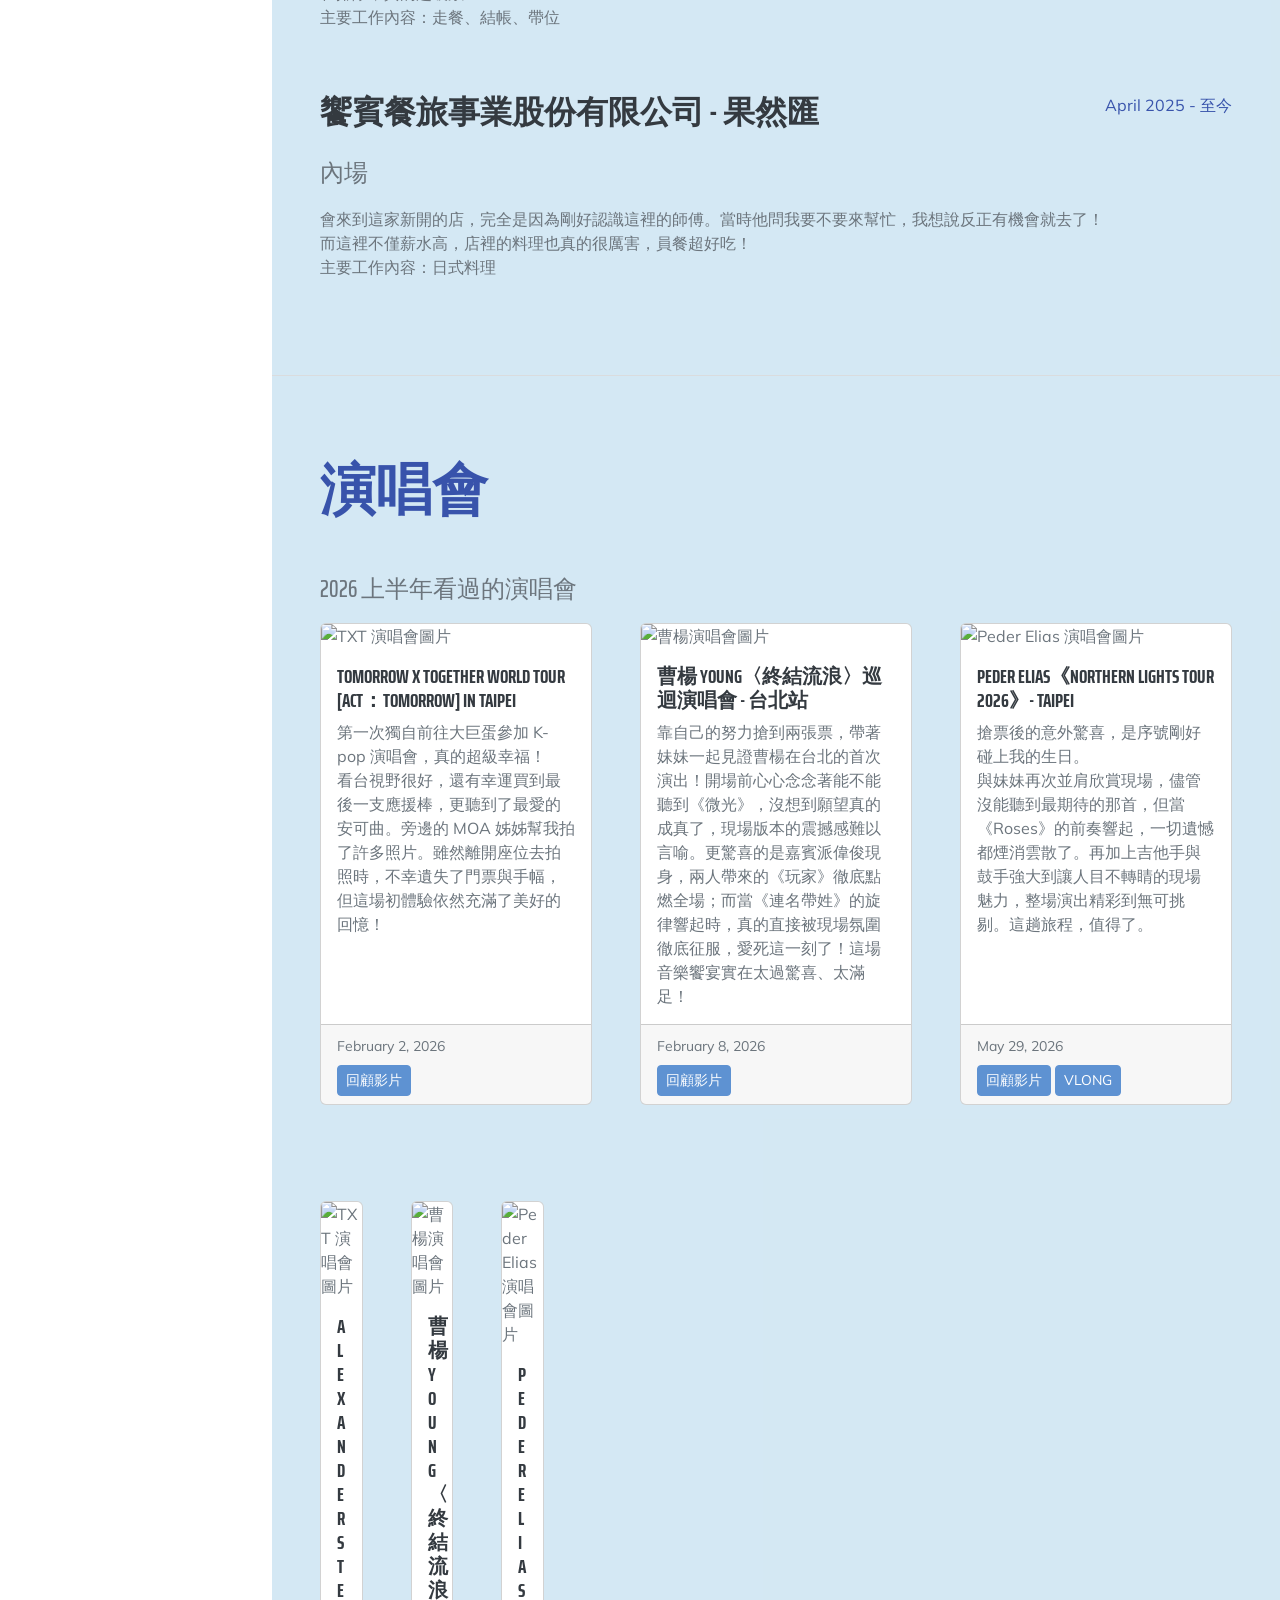
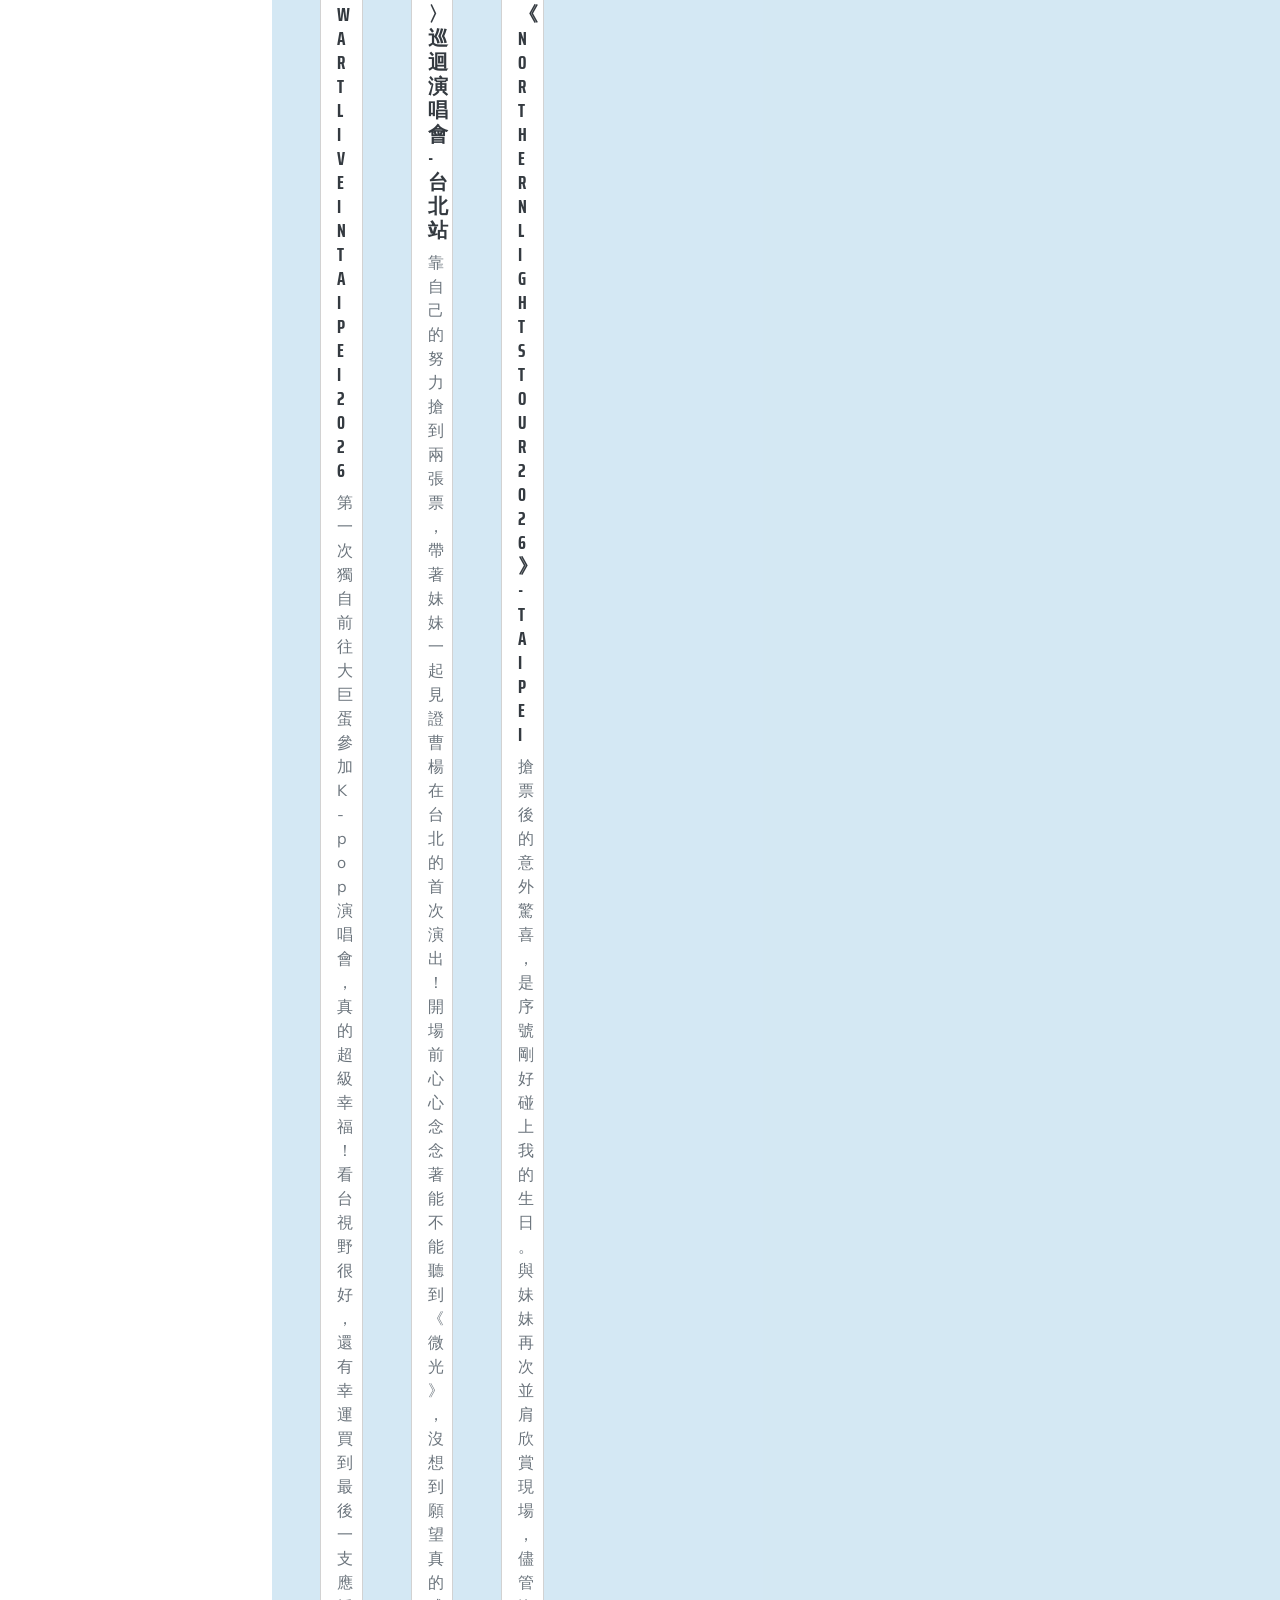
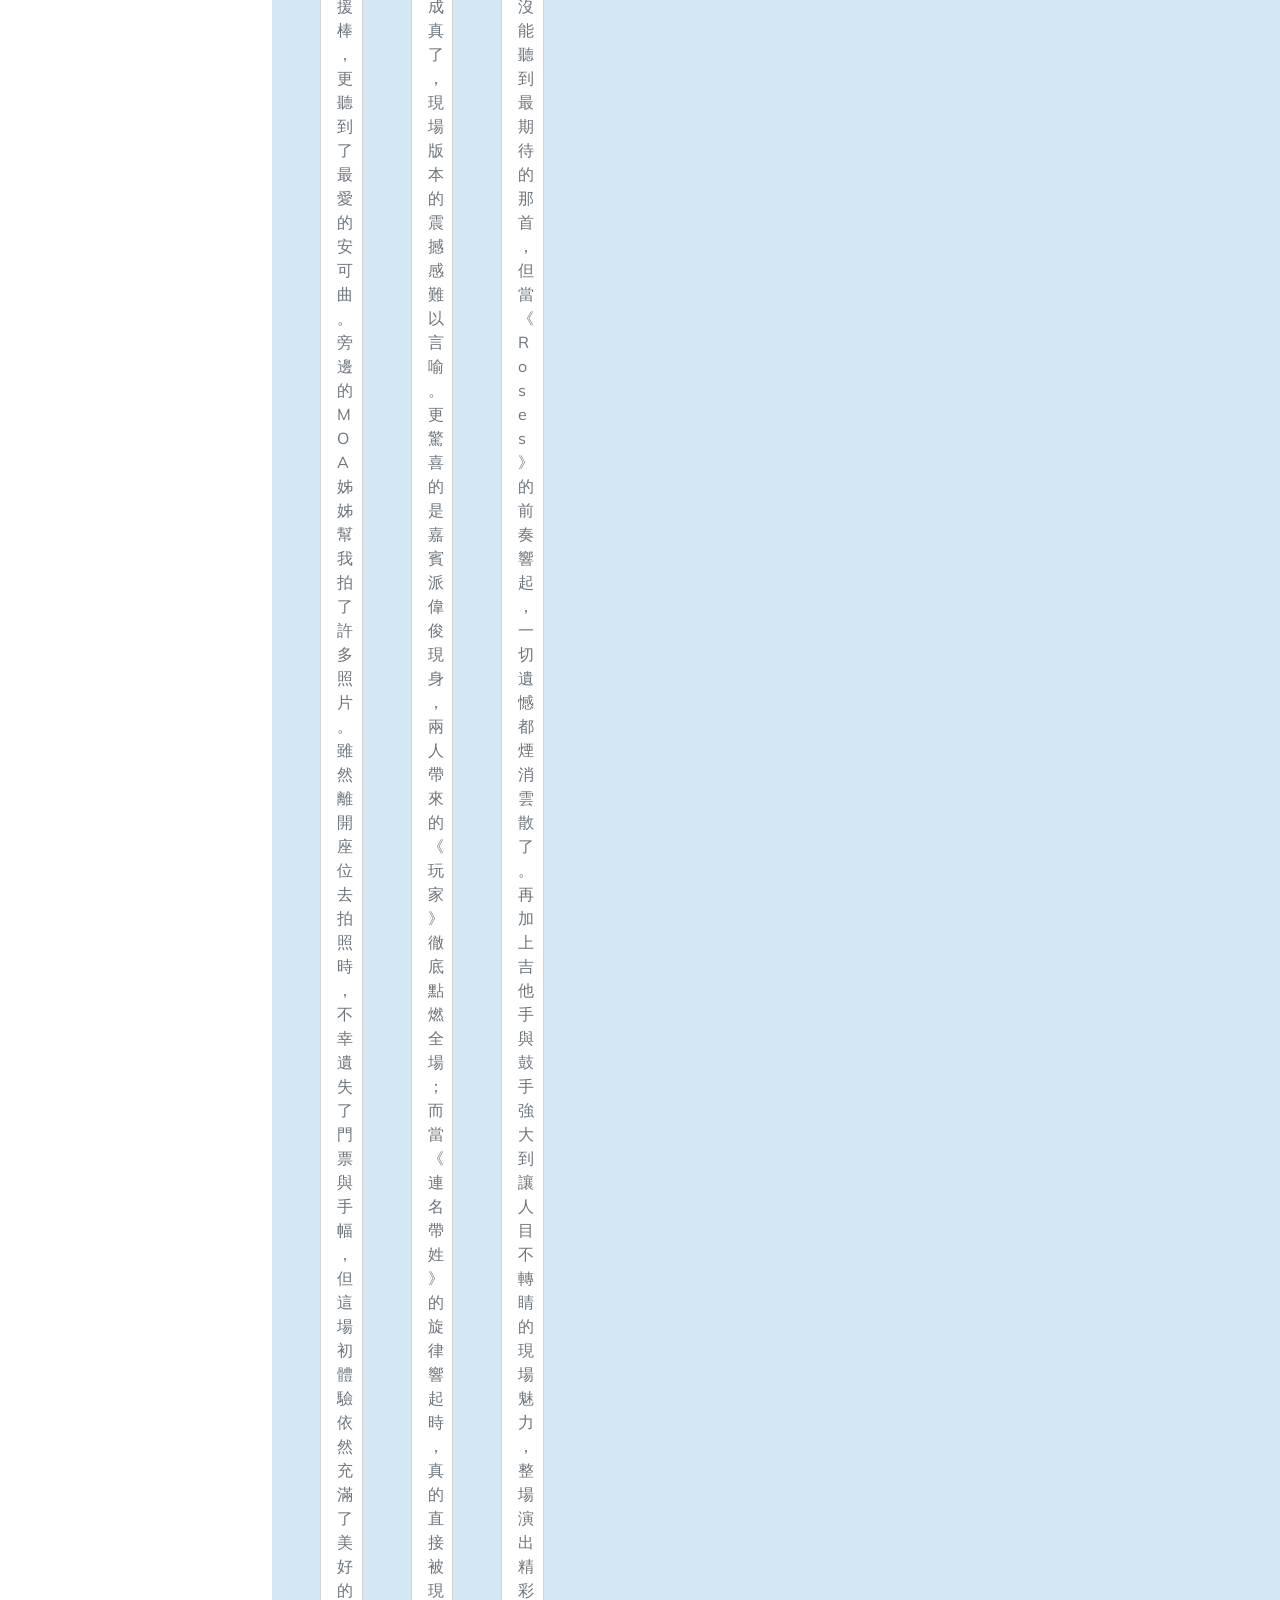
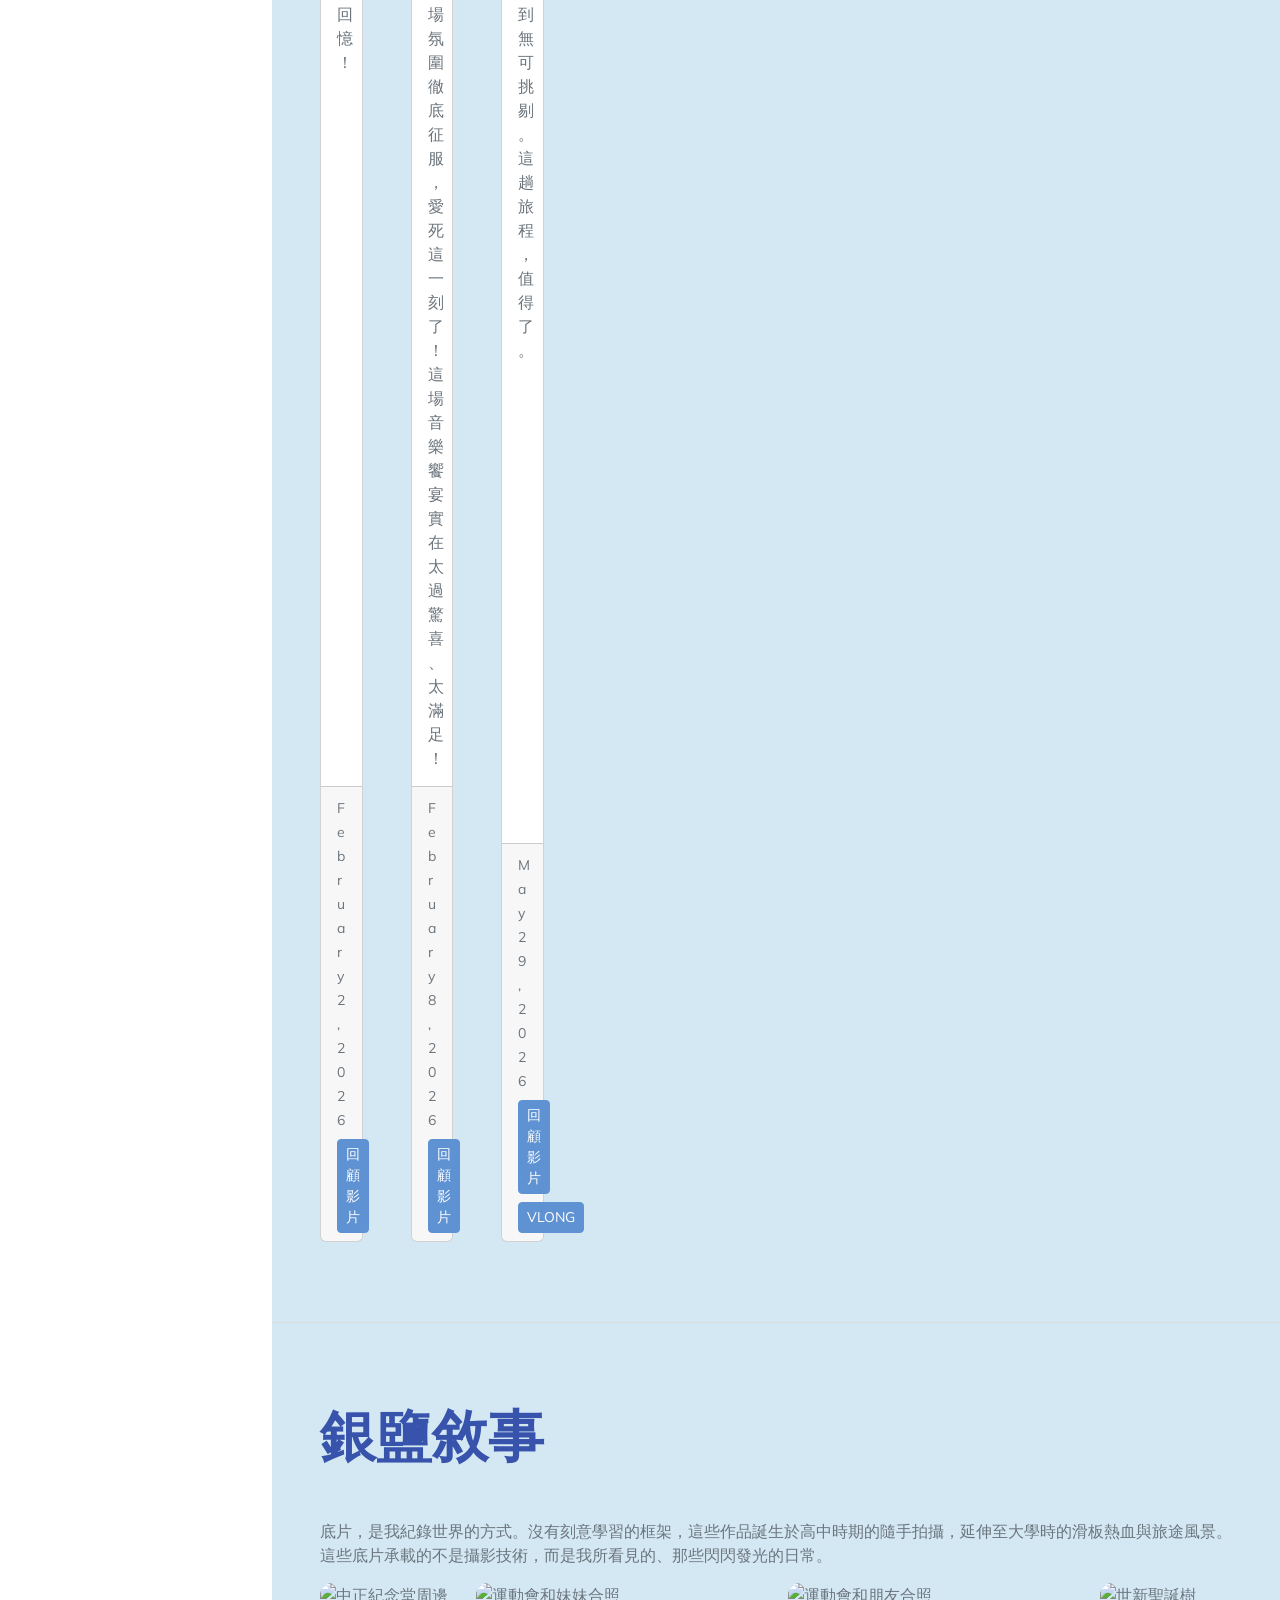
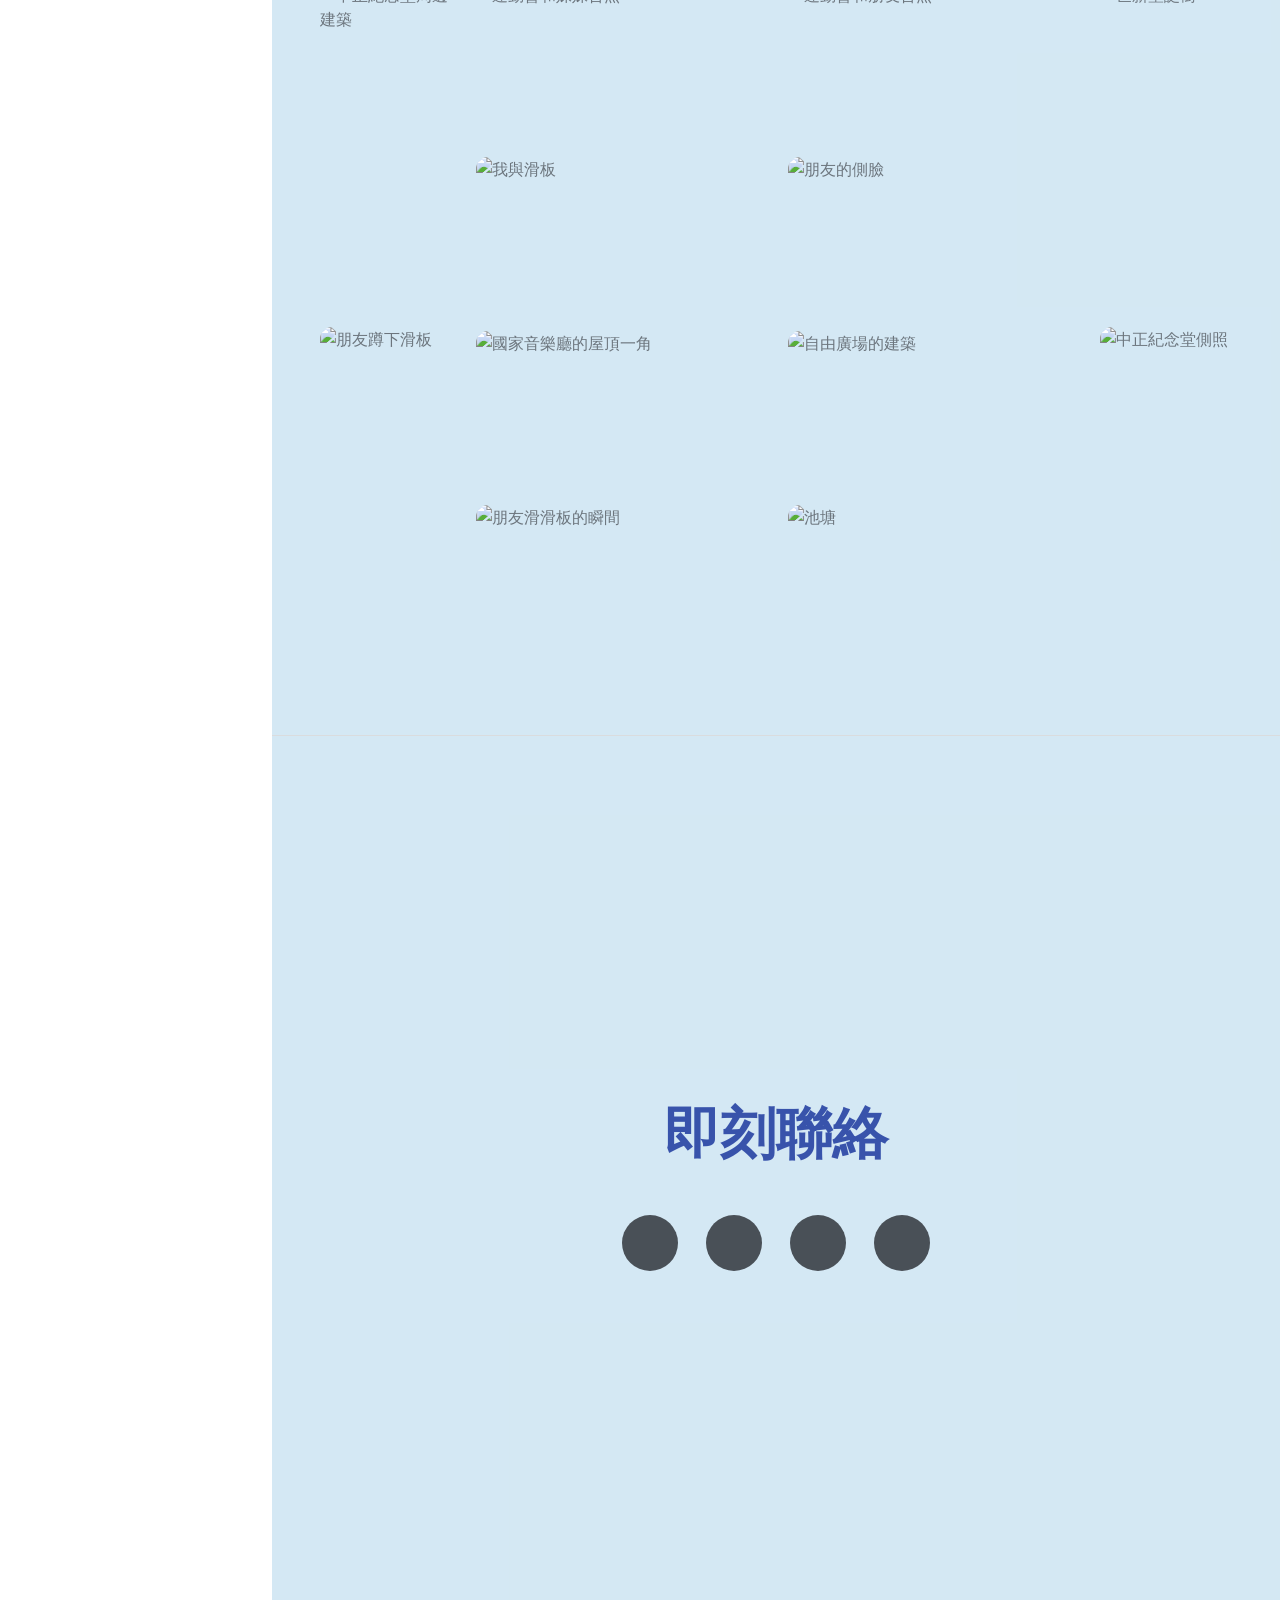
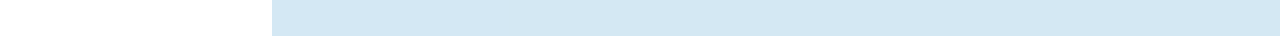
==== commit e40876ef: "演唱會" ====
--- a/index.html
+++ b/index.html
@@ -150,7 +150,7 @@
                                         <img src="assets/img/w2.jpg" class="northernthailand-img" alt="泰北志工3">
                                     </div>
                                     <div class="col">
-                                        <img src="assets/img/w1.jpg" class="northernthailand-img" alt="泰北志工4">
+                                        <img src="assets/img/w1.jpg" class="northernthailand-img" alt="比賽證明4">
                                     </div>
                                     </div>
                                                             </div>
@@ -300,6 +300,66 @@
                                 </div>
                             </div>
                         </div>
+                        <div class="row row-cols-1 row-cols-md-3 g-5">
+                        <div class="col">
+                            <div class="card h-100">
+                                <img src="assets/img/concert1.jpg" class="card-img-top" alt="TXT 演唱會圖片" />
+
+                                <div class="card-body">
+                                    <h5 class="card-title">Alexander Stewart Live in Taipei 2026</h5>
+                                    <p class="card-text">
+                                        第一次獨自前往大巨蛋參加 K-pop 演唱會，真的超級幸福！<br />
+                                        看台視野很好，還有幸運買到最後一支應援棒，更聽到了最愛的安可曲。旁邊的 MOA 姊姊幫我拍了許多照片。雖然離開座位去拍照時，不幸遺失了門票與手幅，但這場初體驗依然充滿了美好的回憶！
+                                    </p>
+                                </div>
+
+                                <div class="card-footer">
+                                    <small class="text-body-secondary">February 2, 2026</small>
+                                    <br />
+                                    <a href="assets/video/20260202.mp4" target="_blank" class="btn btn-primary btn-sm mt-2">回顧影片</a>
+                                </div>
+                            </div>
+                        </div>
+
+                        <div class="col">
+                            <div class="card h-100">
+                                <img src="assets/img/concert2.jpg" class="card-img-top" alt="曹楊演唱會圖片" />
+
+                                <div class="card-body">
+                                    <h5 class="card-title">曹楊 Young〈終結流浪〉巡迴演唱會 - 台北站</h5>
+                                    <p class="card-text">
+                                        靠自己的努力搶到兩張票，帶著妹妹一起見證曹楊在台北的首次演出！開場前心心念念著能不能聽到《微光》，沒想到願望真的成真了，現場版本的震撼感難以言喻。更驚喜的是嘉賓派偉俊現身，兩人帶來的《玩家》徹底點燃全場；而當《連名帶姓》的旋律響起時，真的直接被現場氛圍徹底征服，愛死這一刻了！這場音樂饗宴實在太過驚喜、太滿足！
+                                    </p>
+                                </div>
+
+                                <div class="card-footer">
+                                    <small class="text-body-secondary">February 8, 2026</small>
+                                    <br />
+                                    <a href="assets/video/20260208.mp4" target="_blank" class="btn btn-primary btn-sm mt-2">回顧影片</a>
+                                </div>
+                            </div>
+                        </div>
+
+                        <div class="col">
+                            <div class="card h-100">
+                                <img src="assets/img/concert3.jpg" class="card-img-top" alt="Peder Elias 演唱會圖片" />
+
+                                <div class="card-body">
+                                    <h5 class="card-title">Peder Elias《Northern Lights Tour 2026》- Taipei</h5>
+                                    <p class="card-text">
+                                        搶票後的意外驚喜，是序號剛好碰上我的生日。<br />
+                                        與妹妹再次並肩欣賞現場，儘管沒能聽到最期待的那首，但當《Roses》的前奏響起，一切遺憾都煙消雲散了。再加上吉他手與鼓手強大到讓人目不轉睛的現場魅力，整場演出精彩到無可挑剔。這趟旅程，值得了。
+                                    </p>
+                                </div>
+
+                                <div class="card-footer">
+                                    <small class="text-body-secondary">May 29, 2026</small>
+                                    <br />
+                                    <a href="assets/video/20260529.mp4" target="_blank" class="btn btn-primary btn-sm mt-2">回顧影片</a>
+                                    <a href="assets/video/202605291.mp4" target="_blank" class="btn btn-primary btn-sm mt-2">VLONG</a>
+                                </div>
+                            </div>
+                        </div>
                     </div>
                 </div>
             </section>
@@ -363,129 +423,6 @@
                                 <img src="assets/img/photo39.jpg" class="photo-vertical mt-4" alt="中正紀念堂側照" />
                             </div>
                         </div>
-                        <div class="row row-cols-1 row-cols-md-3 g-5">
-                        <div class="col">
-                            <div class="card h-100">
-                                <img src="assets/img/concert1.jpg" class="card-img-top" alt="TXT 演唱會圖片" />
-
-                                <div class="card-body">
-                                    <h5 class="card-title">TOMORROW X TOGETHER WORLD TOUR [ACT：TOMORROW] IN TAIPEI</h5>
-                                    <p class="card-text">
-                                        第一次獨自前往大巨蛋參加 K-pop 演唱會，真的超級幸福！<br />
-                                        看台視野很好，還有幸運買到最後一支應援棒，更聽到了最愛的安可曲。旁邊的 MOA 姊姊幫我拍了許多照片。雖然離開座位去拍照時，不幸遺失了門票與手幅，但這場初體驗依然充滿了美好的回憶！
-                                    </p>
-                                </div>
-
-                                <div class="card-footer">
-                                    <small class="text-body-secondary">February 2, 2026</small>
-                                    <br />
-                                    <a href="assets/video/20260202.mp4" target="_blank" class="btn btn-primary btn-sm mt-2">回顧影片</a>
-                                </div>
-                            </div>
-                        </div>
-
-                        <div class="col">
-                            <div class="card h-100">
-                                <img src="assets/img/concert2.jpg" class="card-img-top" alt="曹楊演唱會圖片" />
-
-                                <div class="card-body">
-                                    <h5 class="card-title">曹楊 Young〈終結流浪〉巡迴演唱會 - 台北站</h5>
-                                    <p class="card-text">
-                                        靠自己的努力搶到兩張票，帶著妹妹一起見證曹楊在台北的首次演出！開場前心心念念著能不能聽到《微光》，沒想到願望真的成真了，現場版本的震撼感難以言喻。更驚喜的是嘉賓派偉俊現身，兩人帶來的《玩家》徹底點燃全場；而當《連名帶姓》的旋律響起時，真的直接被現場氛圍徹底征服，愛死這一刻了！這場音樂饗宴實在太過驚喜、太滿足！
-                                    </p>
-                                </div>
-
-                                <div class="card-footer">
-                                    <small class="text-body-secondary">February 8, 2026</small>
-                                    <br />
-                                    <a href="assets/video/20260208.mp4" target="_blank" class="btn btn-primary btn-sm mt-2">回顧影片</a>
-                                </div>
-                            </div>
-                        </div>
-
-                        <div class="col">
-                            <div class="card h-100">
-                                <img src="assets/img/concert3.jpg" class="card-img-top" alt="Peder Elias 演唱會圖片" />
-
-                                <div class="card-body">
-                                    <h5 class="card-title">Peder Elias《Northern Lights Tour 2026》- Taipei</h5>
-                                    <p class="card-text">
-                                        搶票後的意外驚喜，是序號剛好碰上我的生日。<br />
-                                        與妹妹再次並肩欣賞現場，儘管沒能聽到最期待的那首，但當《Roses》的前奏響起，一切遺憾都煙消雲散了。再加上吉他手與鼓手強大到讓人目不轉睛的現場魅力，整場演出精彩到無可挑剔。這趟旅程，值得了。
-                                    </p>
-                                </div>
-
-                                <div class="card-footer">
-                                    <small class="text-body-secondary">May 29, 2026</small>
-                                    <br />
-                                    <a href="assets/video/20260529.mp4" target="_blank" class="btn btn-primary btn-sm mt-2">回顧影片</a>
-                                    <a href="assets/video/202605291.mp4" target="_blank" class="btn btn-primary btn-sm mt-2">VLONG</a>
-                                </div>
-                            </div>
-                        </div>
-                    </div>
-                </div>
-            </section>
-
-            <hr class="m-0" />
-
-            <!-- 銀鹽敘事 -->
-            <section class="resume-section" id="photo">
-                <div class="resume-section-content">
-                    <h2 class="mb-5 yukicenter">銀鹽敘事</h2>
-
-                    <p>
-                        底片，是我紀錄世界的方式。沒有刻意學習的框架，這些作品誕生於高中時期的隨手拍攝，延伸至大學時的滑板熱血與旅途風景。這些底片承載的不是攝影技術，而是我所看見的、那些閃閃發光的日常。
-                    </p>
-
-                    <div class="photo-rails">
-                        <div class="row g-4">
-                            <div class="col-md-2">
-                                <img src="assets/img/photo17.jpg" class="photo-vertical" alt="中正紀念堂周邊建築" />
-                                <img src="assets/img/photo71.jpg" class="photo-vertical mt-4" alt="朋友蹲下滑板" />
-                            </div>
-
-                            <div class="col-md-8">
-                                <div class="row row-cols-1 row-cols-md-2 g-4">
-                                    <div class="col">
-                                        <img src="assets/img/photo1.jpg" class="photo-horizontal" alt="運動會和妹妹合照" />
-                                    </div>
-
-                                    <div class="col">
-                                        <img src="assets/img/photo2.jpg" class="photo-horizontal" alt="運動會和朋友合照" />
-                                    </div>
-
-                                    <div class="col">
-                                        <img src="assets/img/photo64.jpg" class="photo-horizontal" alt="我與滑板" />
-                                    </div>
-
-                                    <div class="col">
-                                        <img src="assets/img/photo84.jpg" class="photo-horizontal" alt="朋友的側臉" />
-                                    </div>
-
-                                    <div class="col">
-                                        <img src="assets/img/photo55.jpg" class="photo-horizontal" alt="國家音樂廳的屋頂一角" />
-                                    </div>
-
-                                    <div class="col">
-                                        <img src="assets/img/photo60.jpg" class="photo-horizontal" alt="自由廣場的建築" />
-                                    </div>
-
-                                    <div class="col">
-                                        <img src="assets/img/photo10.jpg" class="photo-horizontal" alt="朋友滑滑板的瞬間" />
-                                    </div>
-
-                                    <div class="col">
-                                        <img src="assets/img/photo49.jpg" class="photo-horizontal" alt="池塘" />
-                                    </div>
-                                </div>
-                            </div>
-
-                            <div class="col-md-2">
-                                <img src="assets/img/photo6.jpg" class="photo-vertical" alt="世新聖誕樹" />
-                                <img src="assets/img/photo39.jpg" class="photo-vertical mt-4" alt="中正紀念堂側照" />
-                            </div>
-                        </div>
                     </div>
                 </div>
             </section>
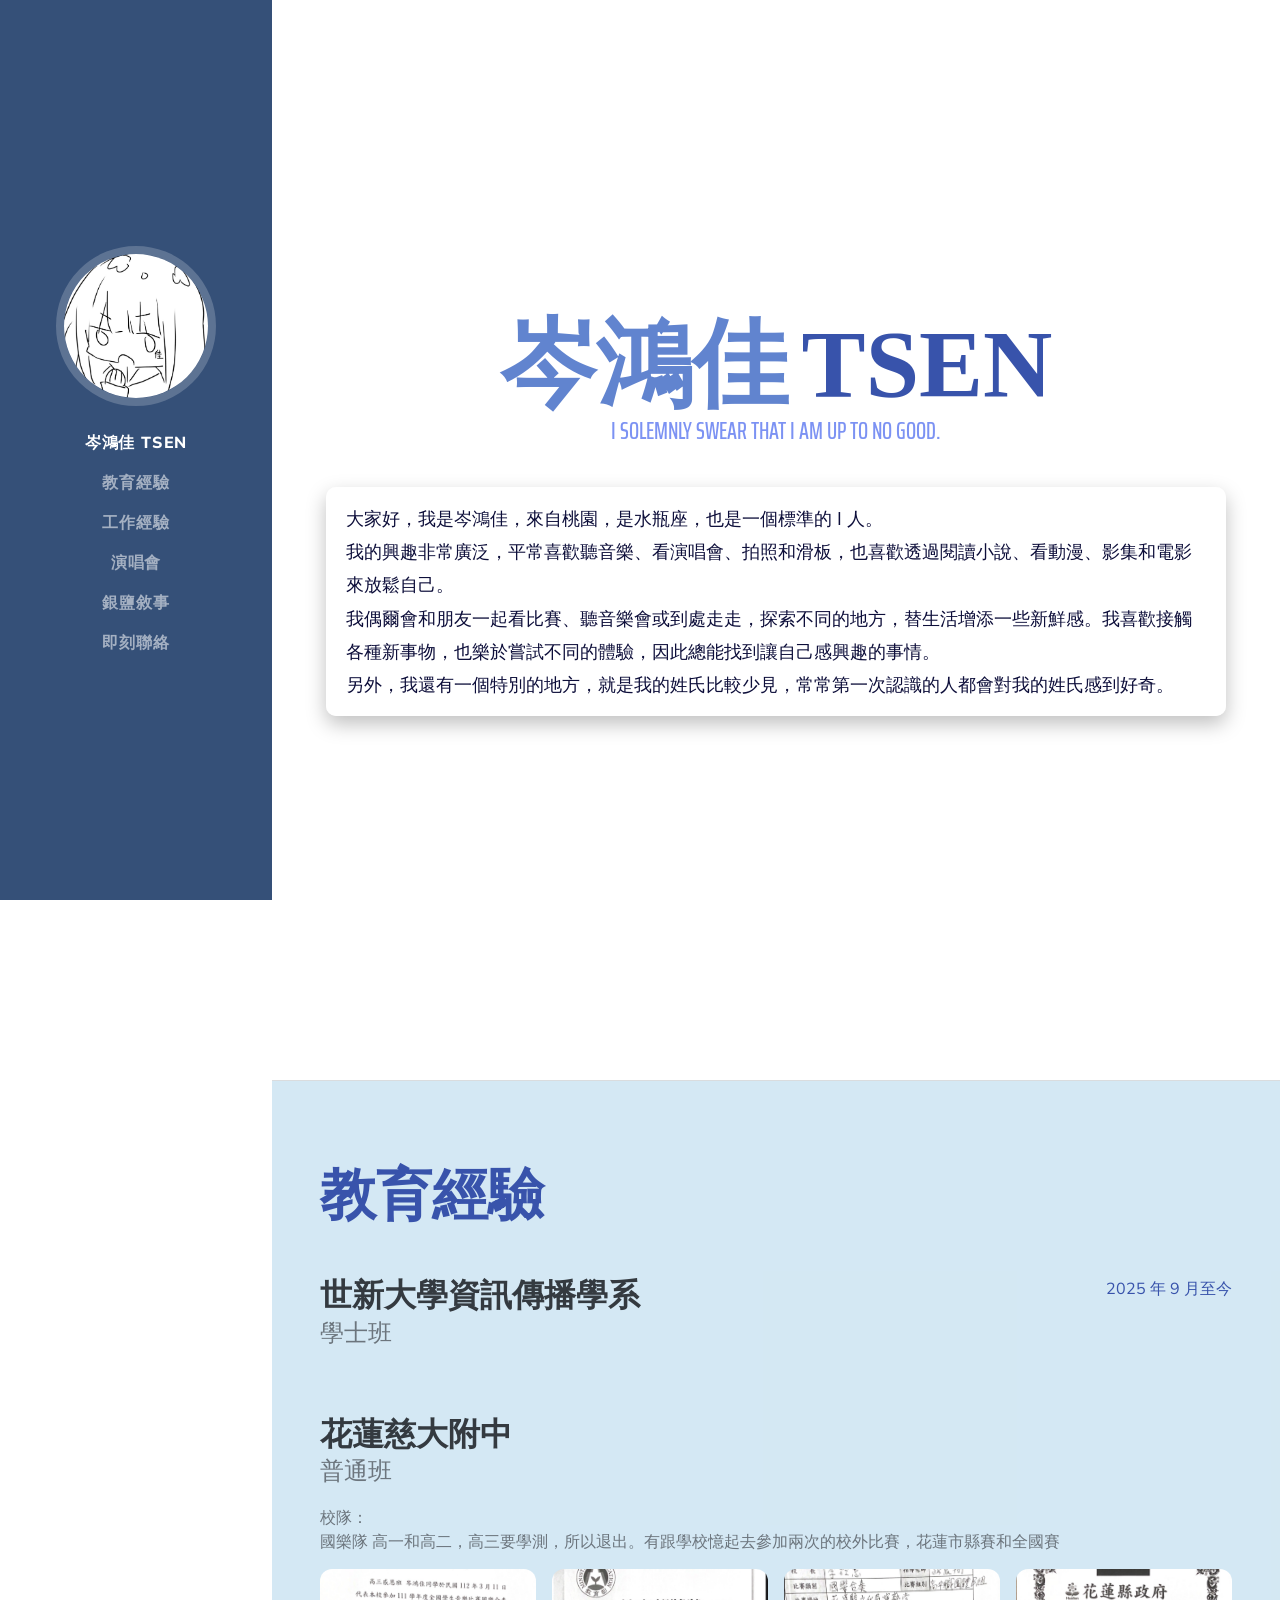
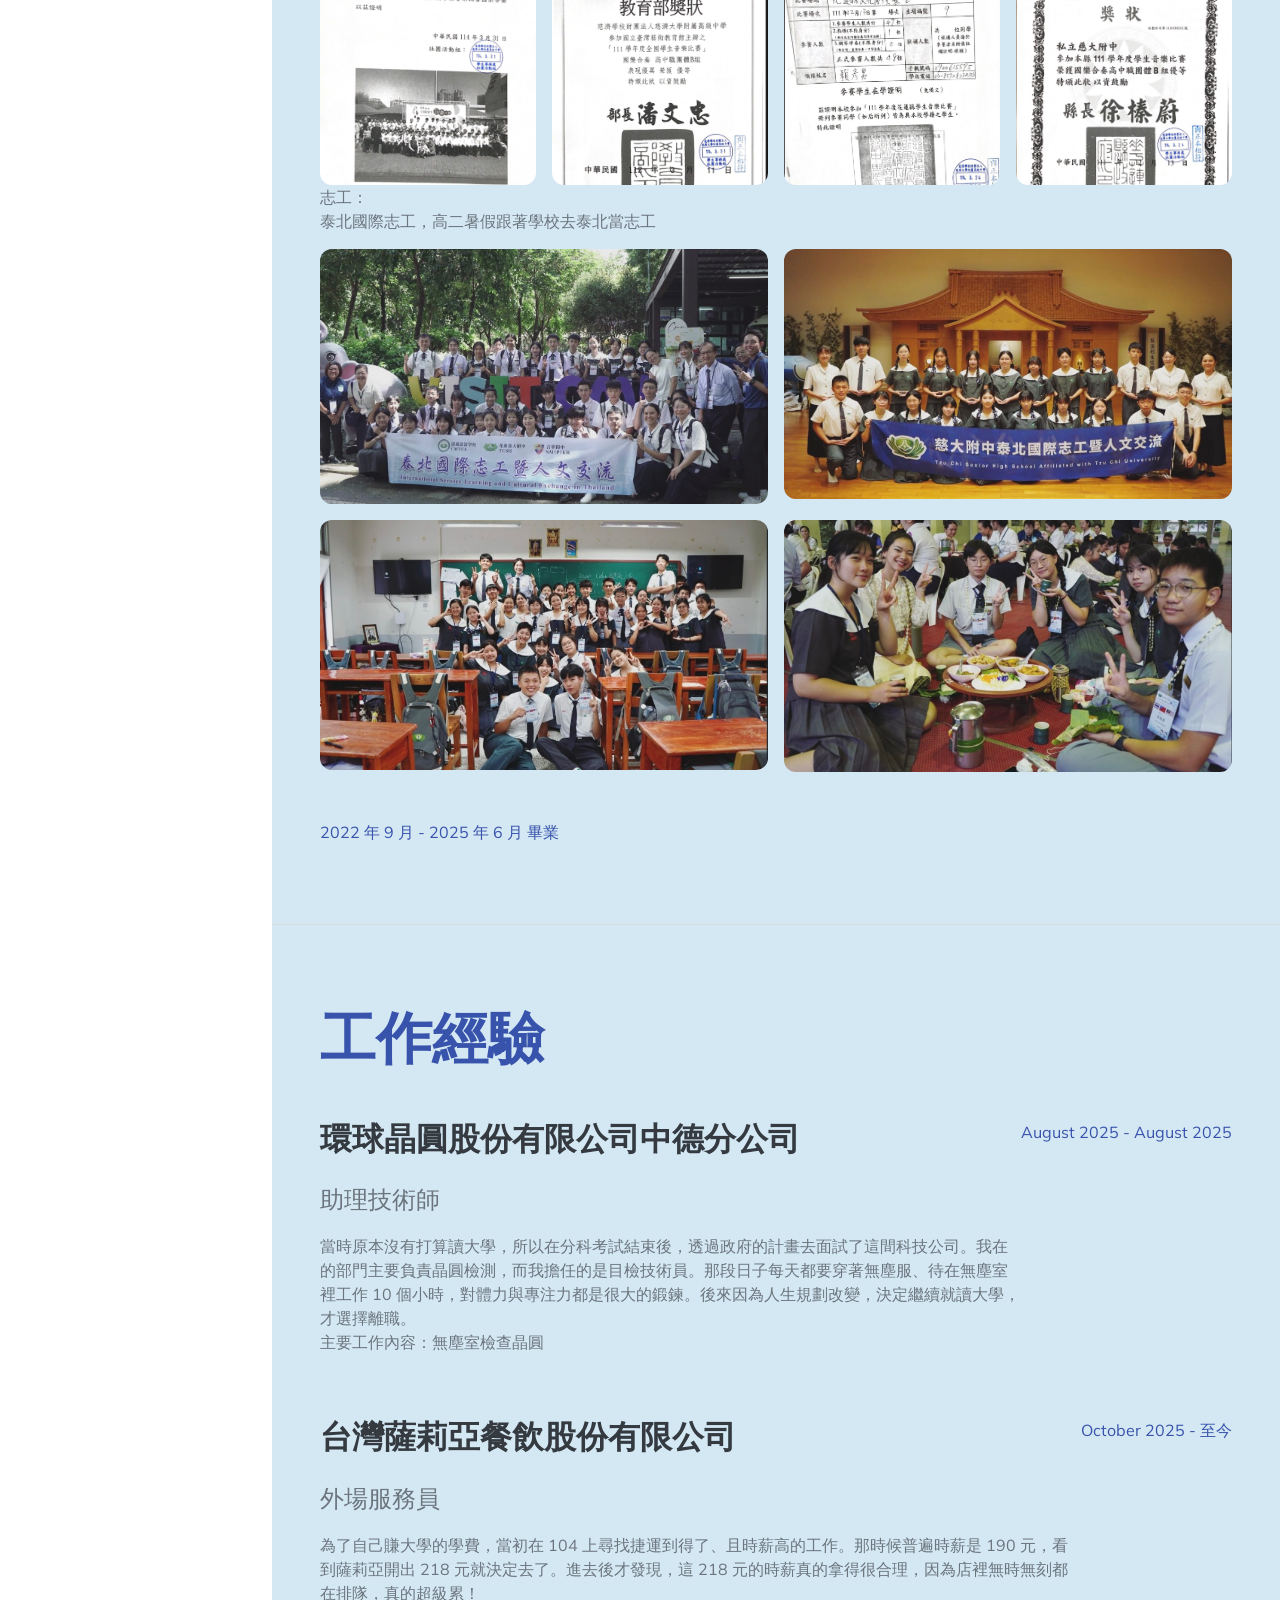
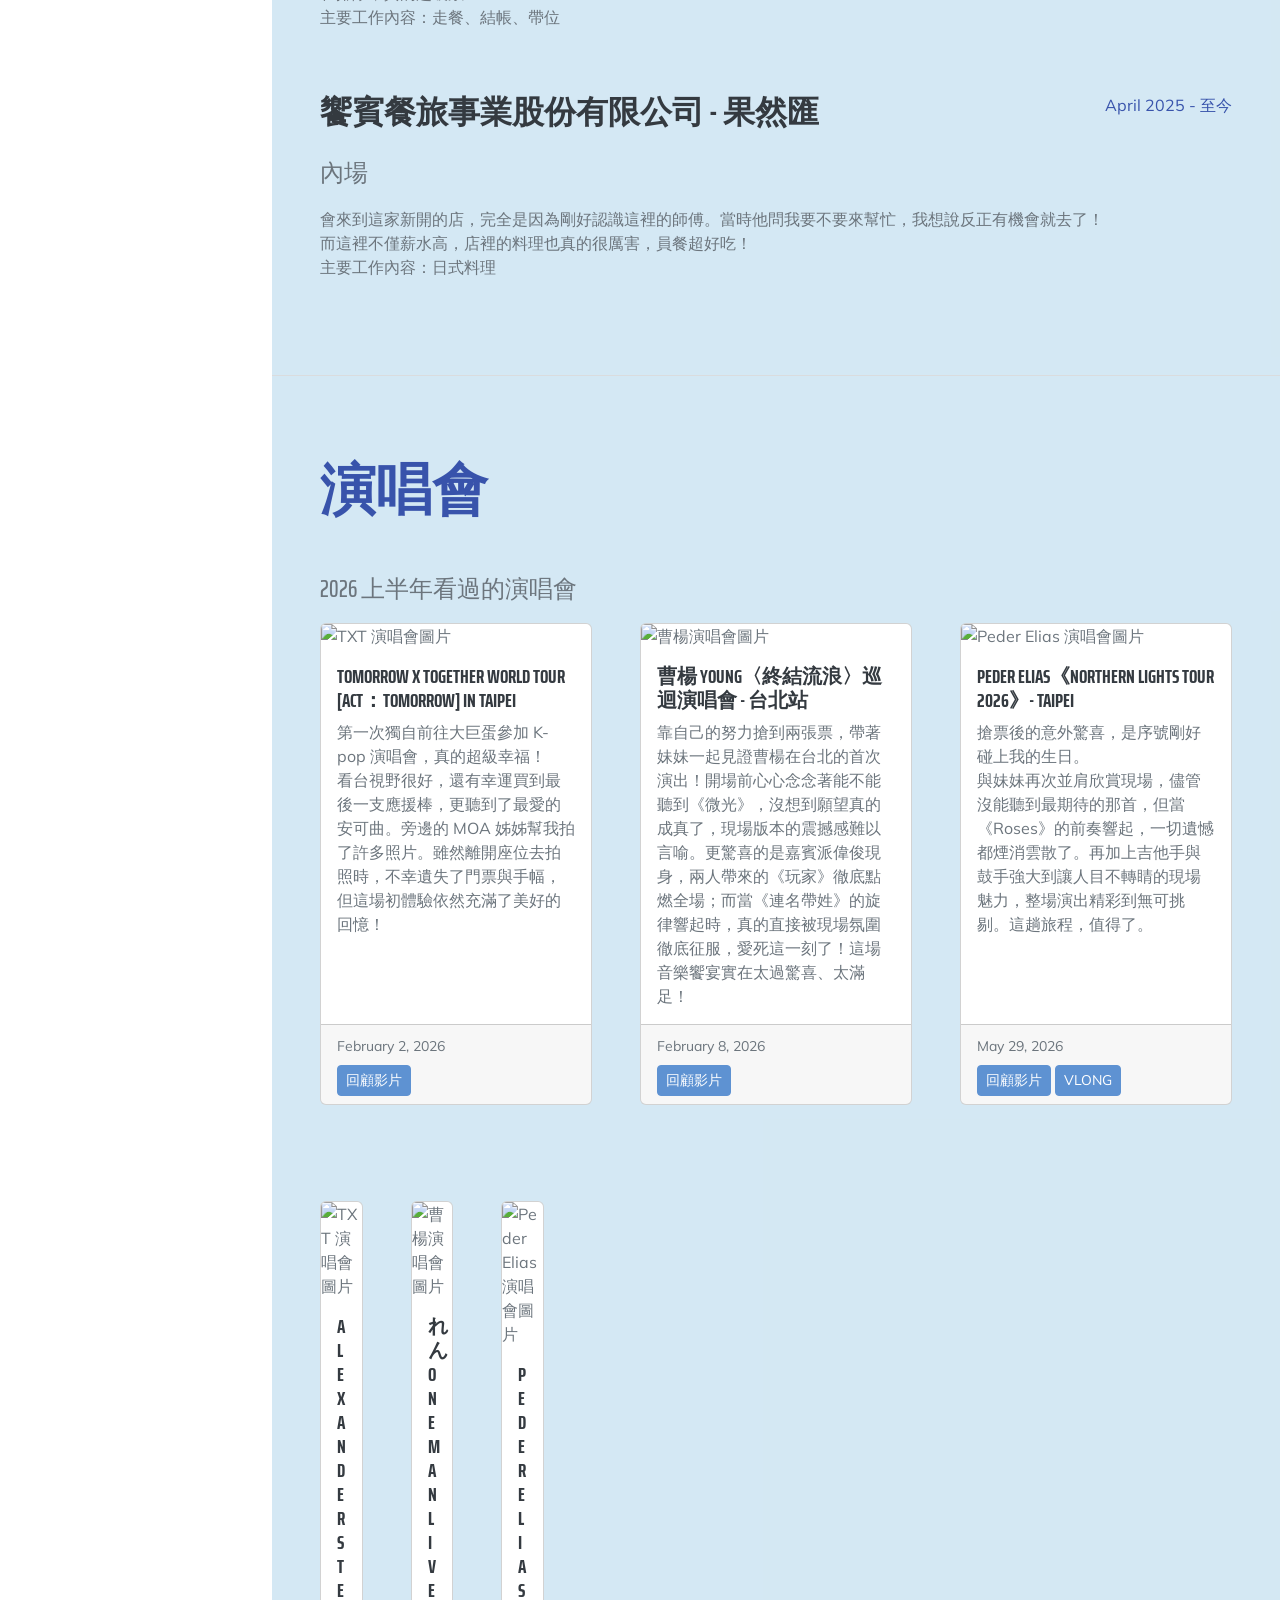
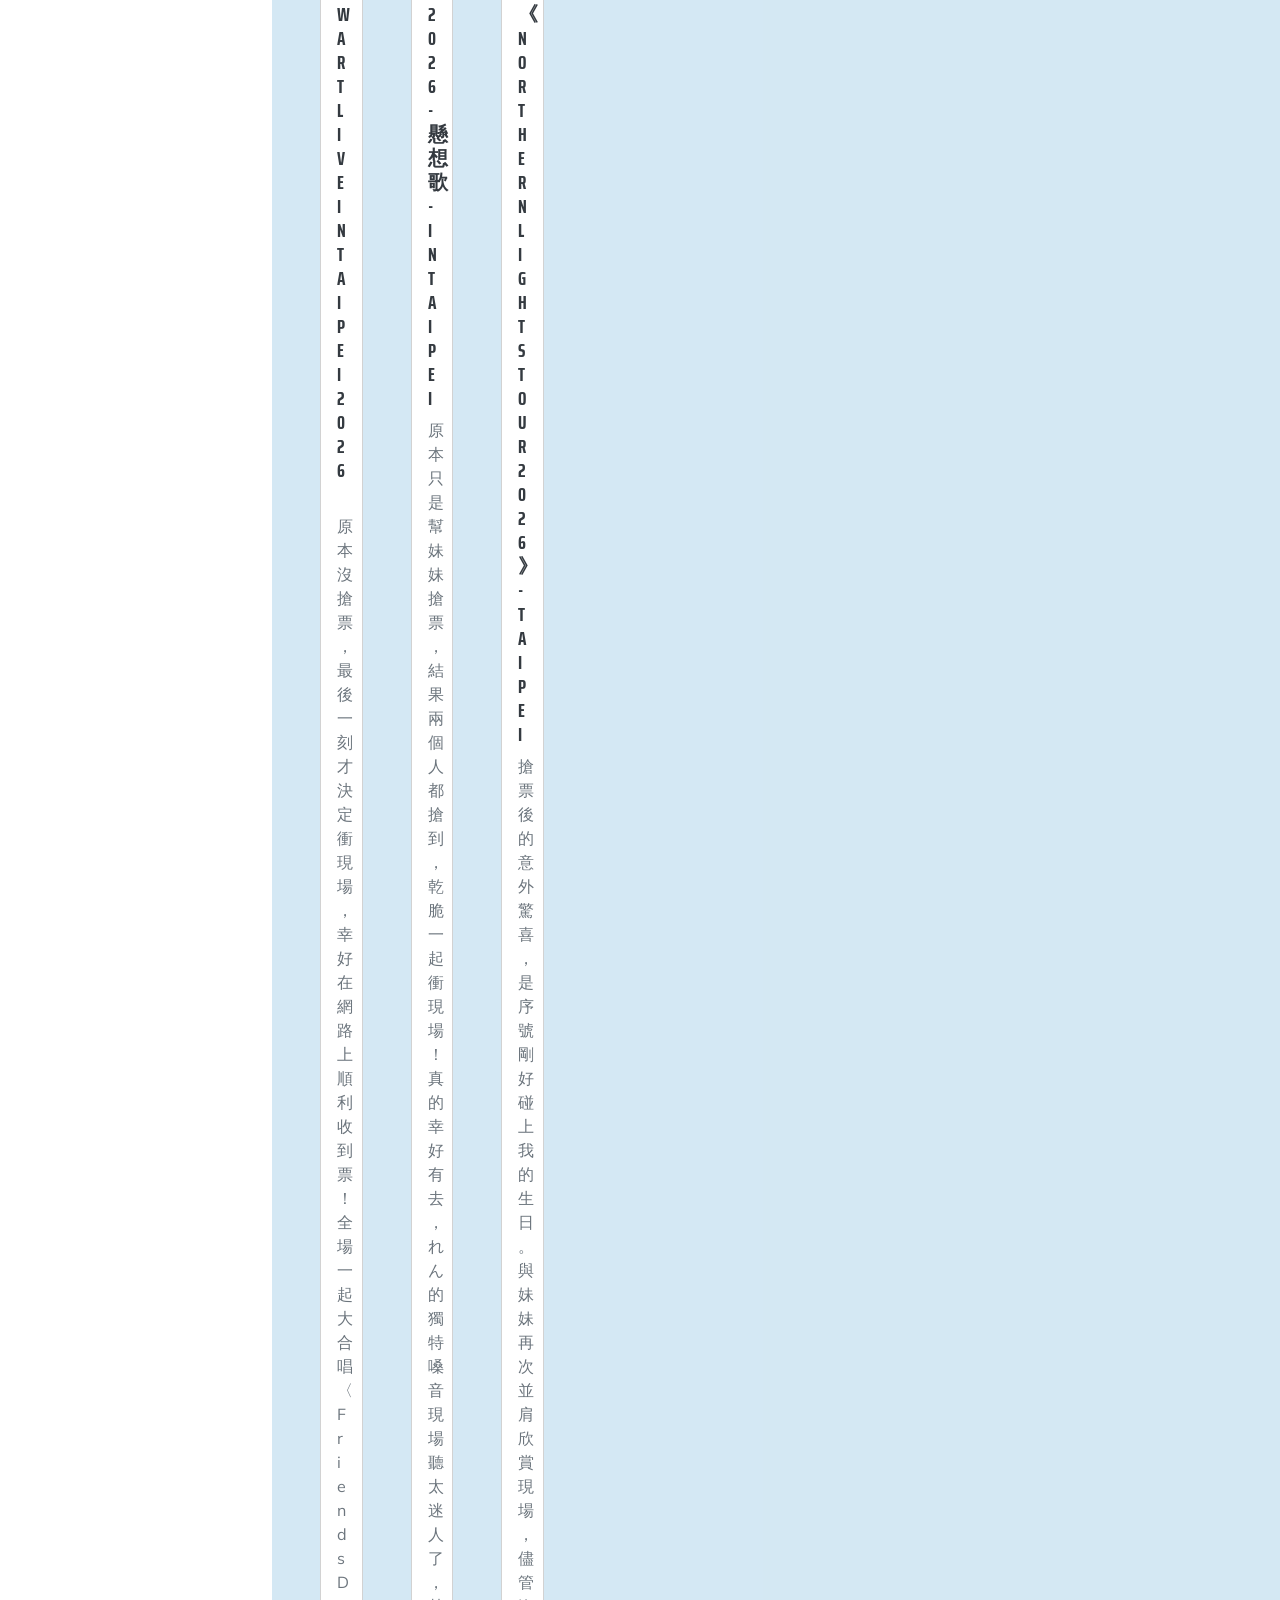
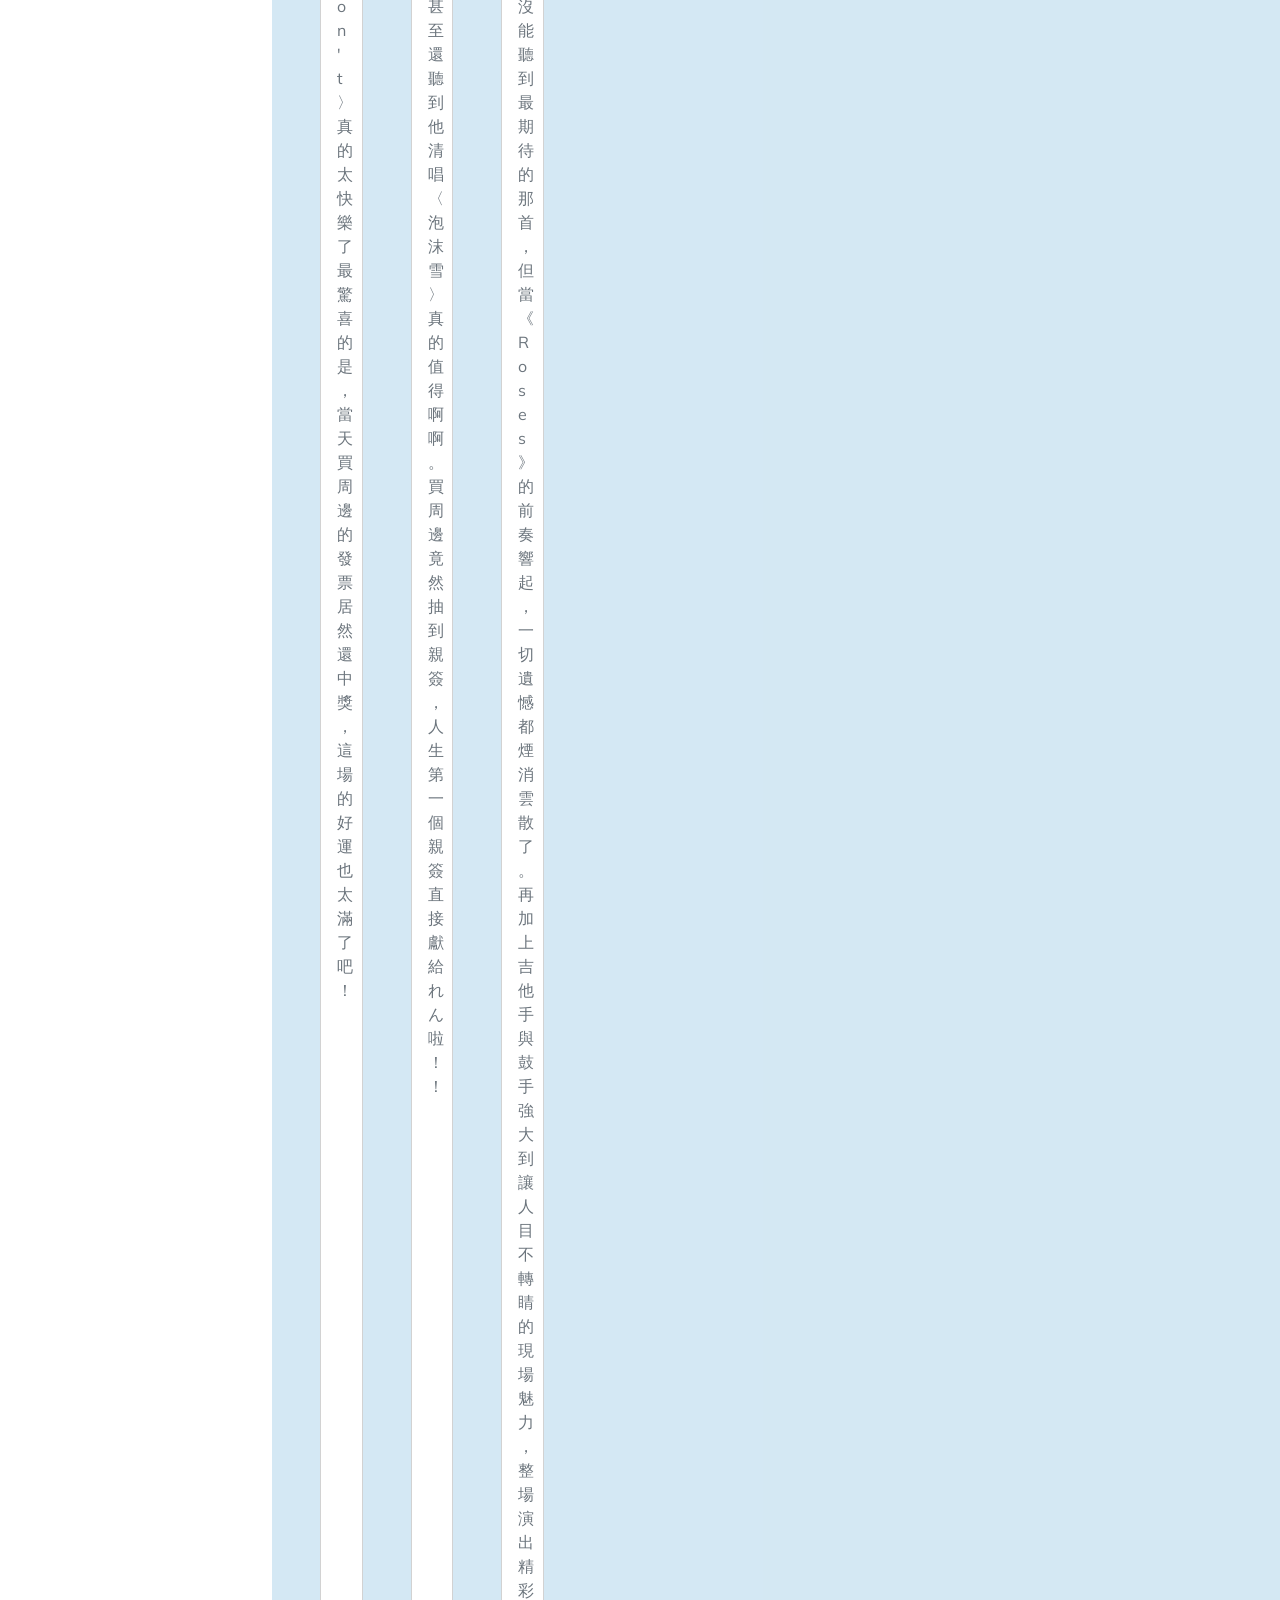
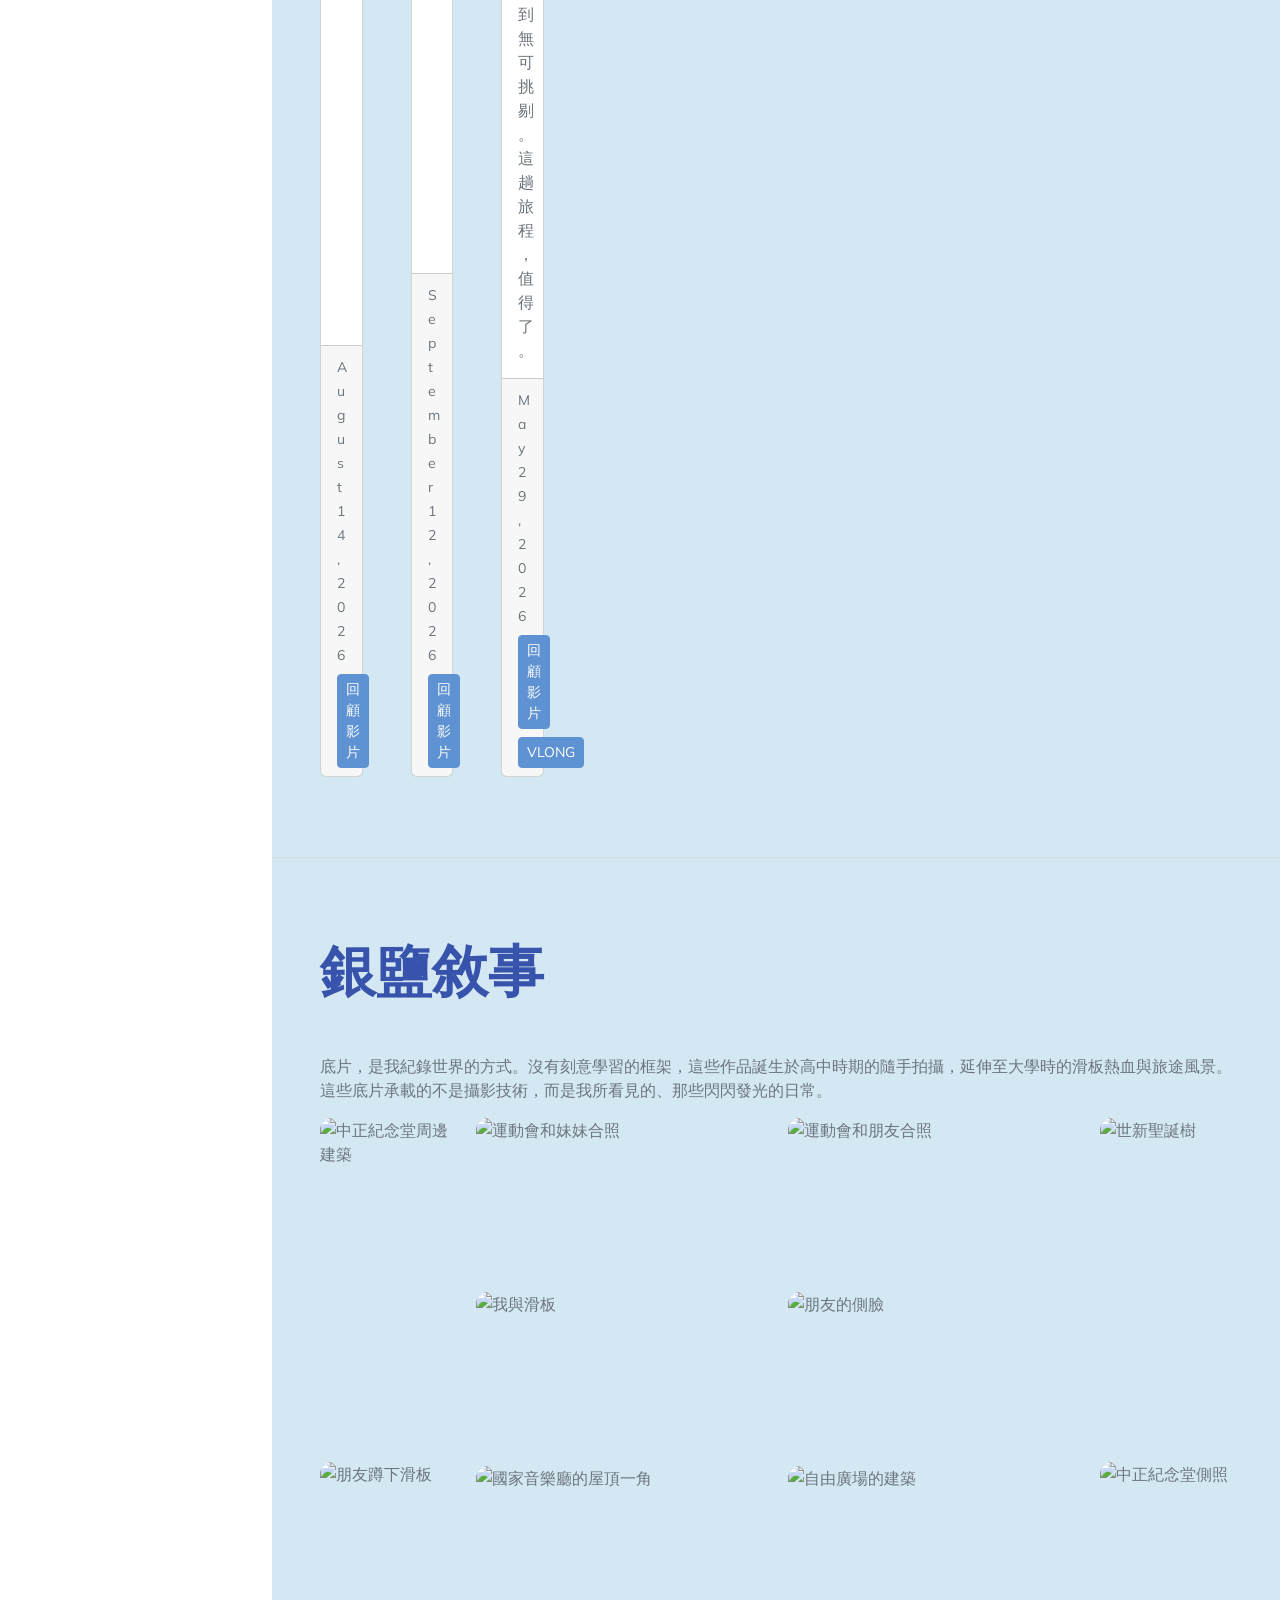
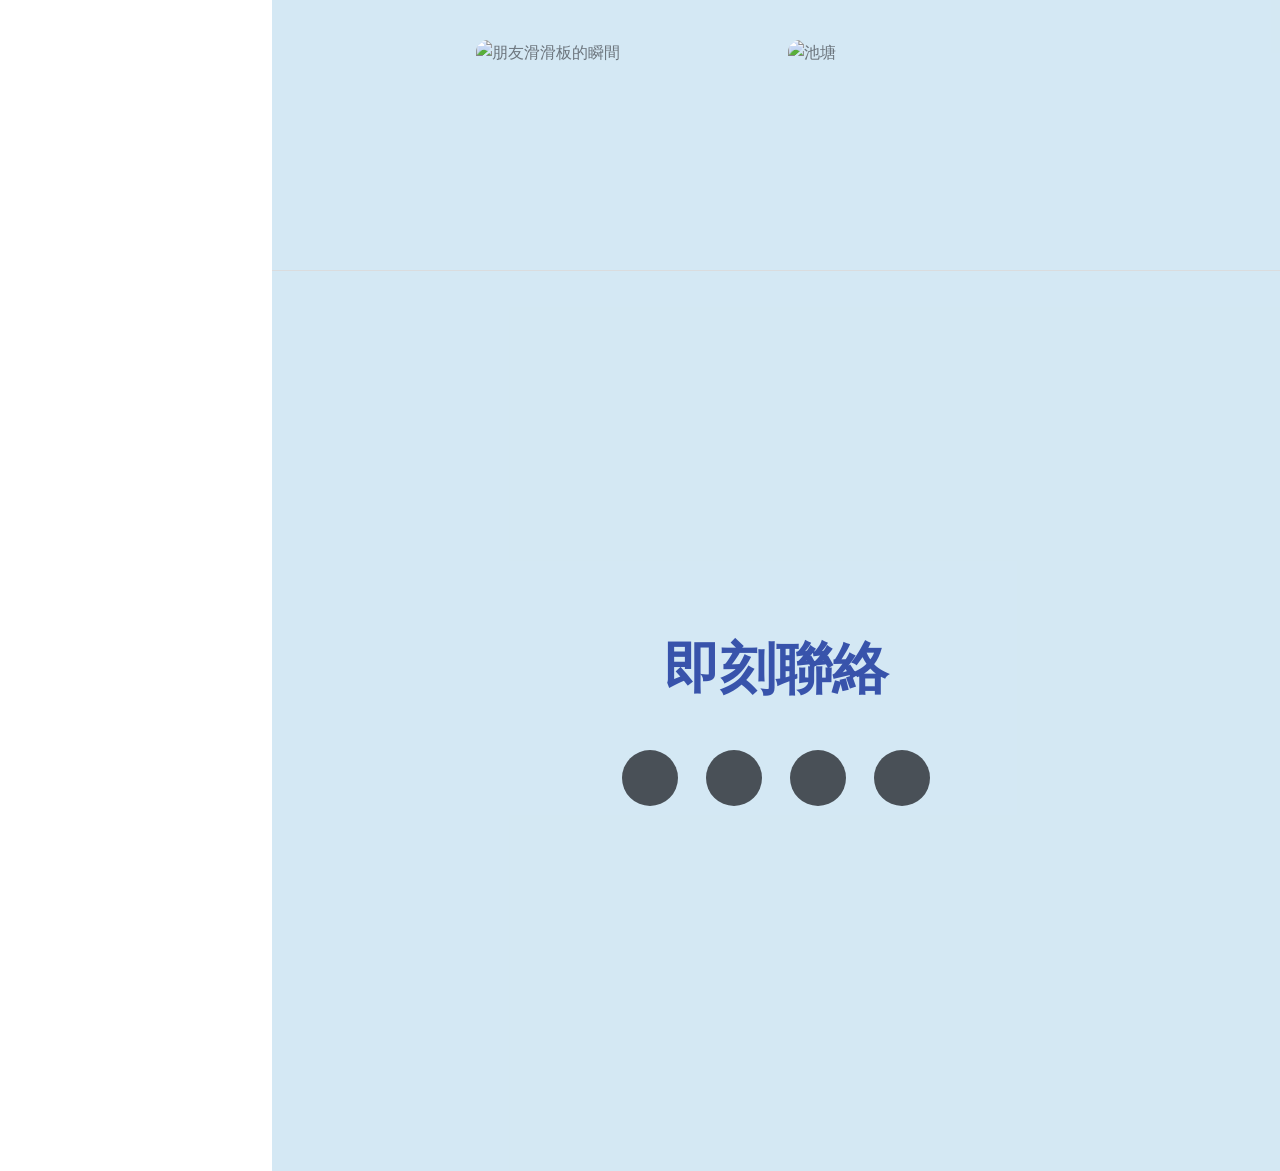
==== commit 5acd99e2: "演唱會" ====
--- a/index.html
+++ b/index.html
@@ -308,13 +308,14 @@
                                 <div class="card-body">
                                     <h5 class="card-title">Alexander Stewart Live in Taipei 2026</h5>
                                     <p class="card-text">
-                                        第一次獨自前往大巨蛋參加 K-pop 演唱會，真的超級幸福！<br />
-                                        看台視野很好，還有幸運買到最後一支應援棒，更聽到了最愛的安可曲。旁邊的 MOA 姊姊幫我拍了許多照片。雖然離開座位去拍照時，不幸遺失了門票與手幅，但這場初體驗依然充滿了美好的回憶！
-                                    </p>
-                                </div>
-
-                                <div class="card-footer">
-                                    <small class="text-body-secondary">February 2, 2026</small>
+                                         <br />
+                                        原本沒搶票，最後一刻才決定衝現場，幸好在網路上順利收到票！全場一起大合唱〈Friends Don't〉真的太快樂了<br>
+                                        最驚喜的是，當天買周邊的發票居然還中獎，這場的好運也太滿了吧！
+                                    </p>
+                                </div>
+
+                                <div class="card-footer">
+                                    <small class="text-body-secondary">August 14, 2026</small>
                                     <br />
                                     <a href="assets/video/20260202.mp4" target="_blank" class="btn btn-primary btn-sm mt-2">回顧影片</a>
                                 </div>
@@ -326,14 +327,14 @@
                                 <img src="assets/img/concert2.jpg" class="card-img-top" alt="曹楊演唱會圖片" />
 
                                 <div class="card-body">
-                                    <h5 class="card-title">曹楊 Young〈終結流浪〉巡迴演唱會 - 台北站</h5>
-                                    <p class="card-text">
-                                        靠自己的努力搶到兩張票，帶著妹妹一起見證曹楊在台北的首次演出！開場前心心念念著能不能聽到《微光》，沒想到願望真的成真了，現場版本的震撼感難以言喻。更驚喜的是嘉賓派偉俊現身，兩人帶來的《玩家》徹底點燃全場；而當《連名帶姓》的旋律響起時，真的直接被現場氛圍徹底征服，愛死這一刻了！這場音樂饗宴實在太過驚喜、太滿足！
-                                    </p>
-                                </div>
-
-                                <div class="card-footer">
-                                    <small class="text-body-secondary">February 8, 2026</small>
+                                    <h5 class="card-title">れん ONEMAN LIVE 2026 -懸想歌- in Taipei</h5>
+                                    <p class="card-text">
+                                        原本只是幫妹妹搶票，結果兩個人都搶到，乾脆一起衝現場！<br>真的幸好有去，れん的獨特嗓音現場聽太迷人了，甚至還聽到他清唱〈泡沫雪〉真的值得啊啊。買周邊竟然抽到親簽，人生第一個親簽直接獻給れん啦！！
+                                    </p>
+                                </div>
+
+                                <div class="card-footer">
+                                    <small class="text-body-secondary">September 12, 2026</small>
                                     <br />
                                     <a href="assets/video/20260208.mp4" target="_blank" class="btn btn-primary btn-sm mt-2">回顧影片</a>
                                 </div>
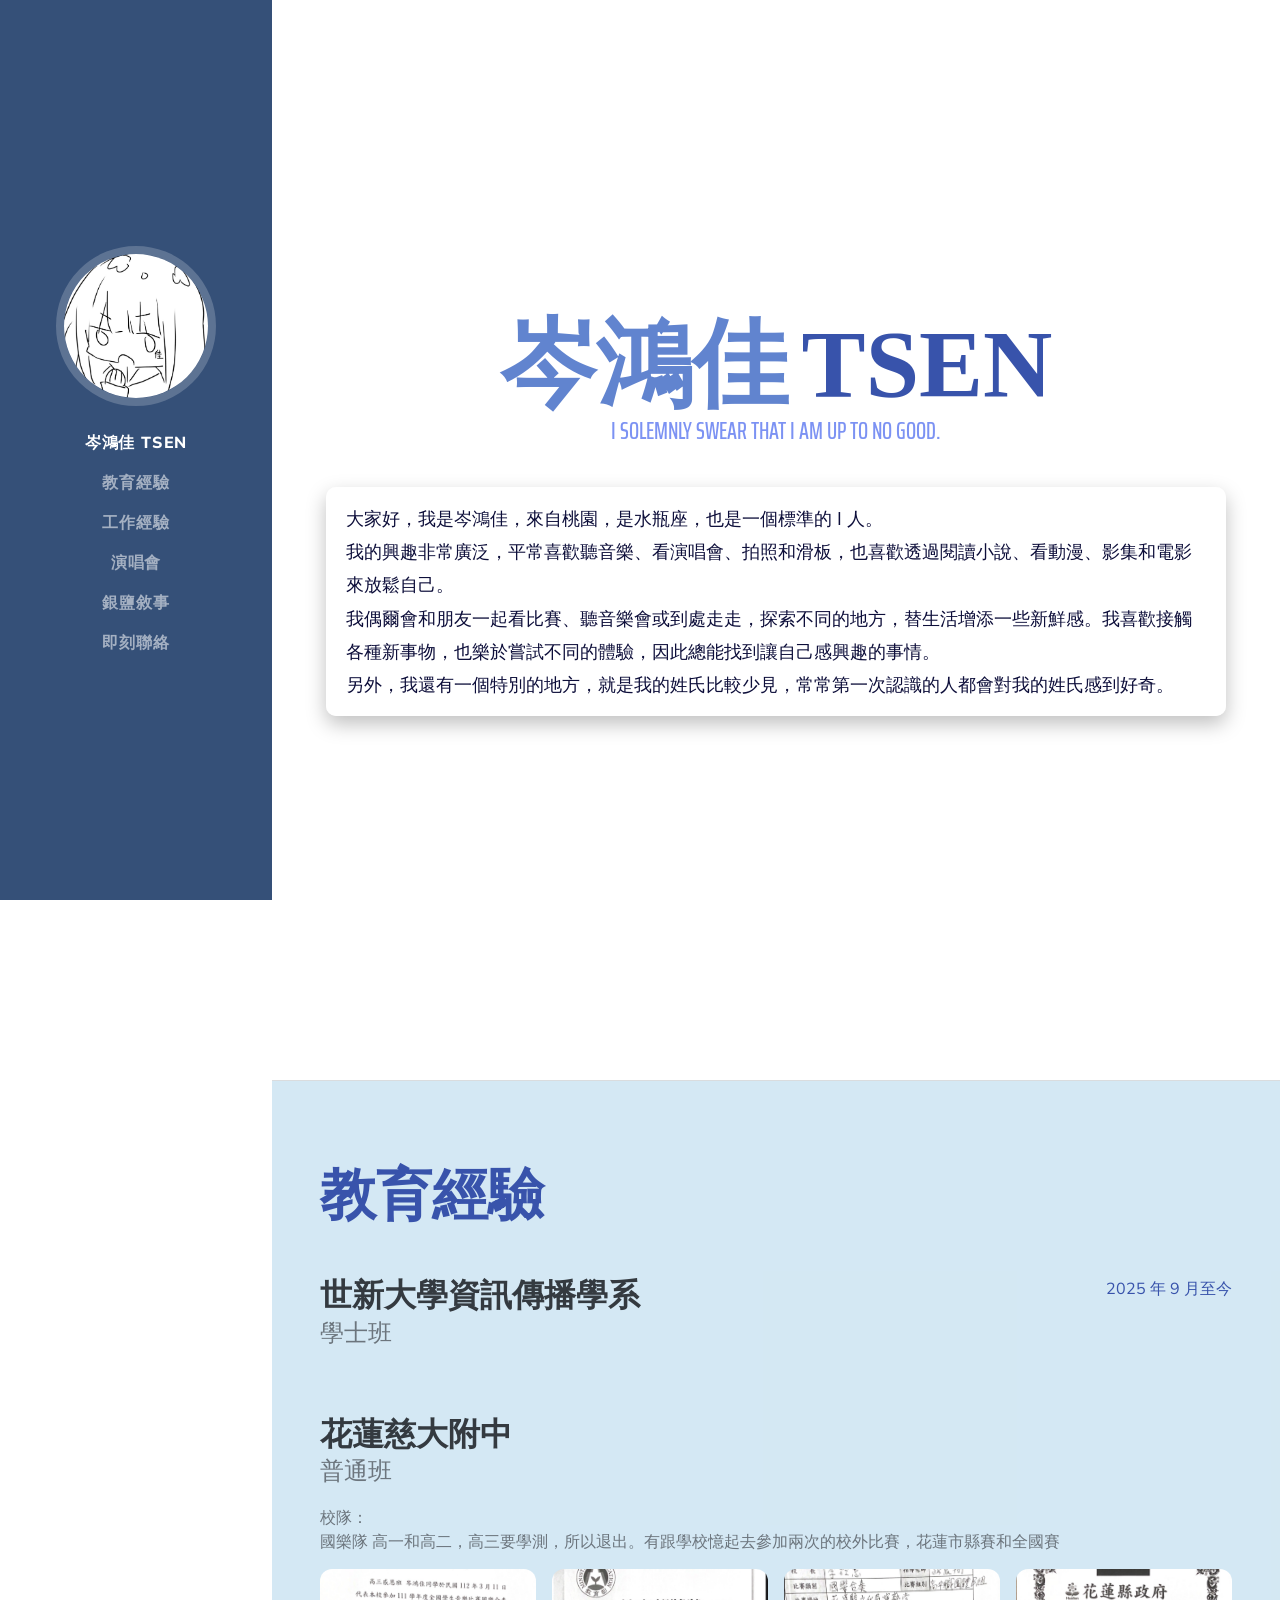
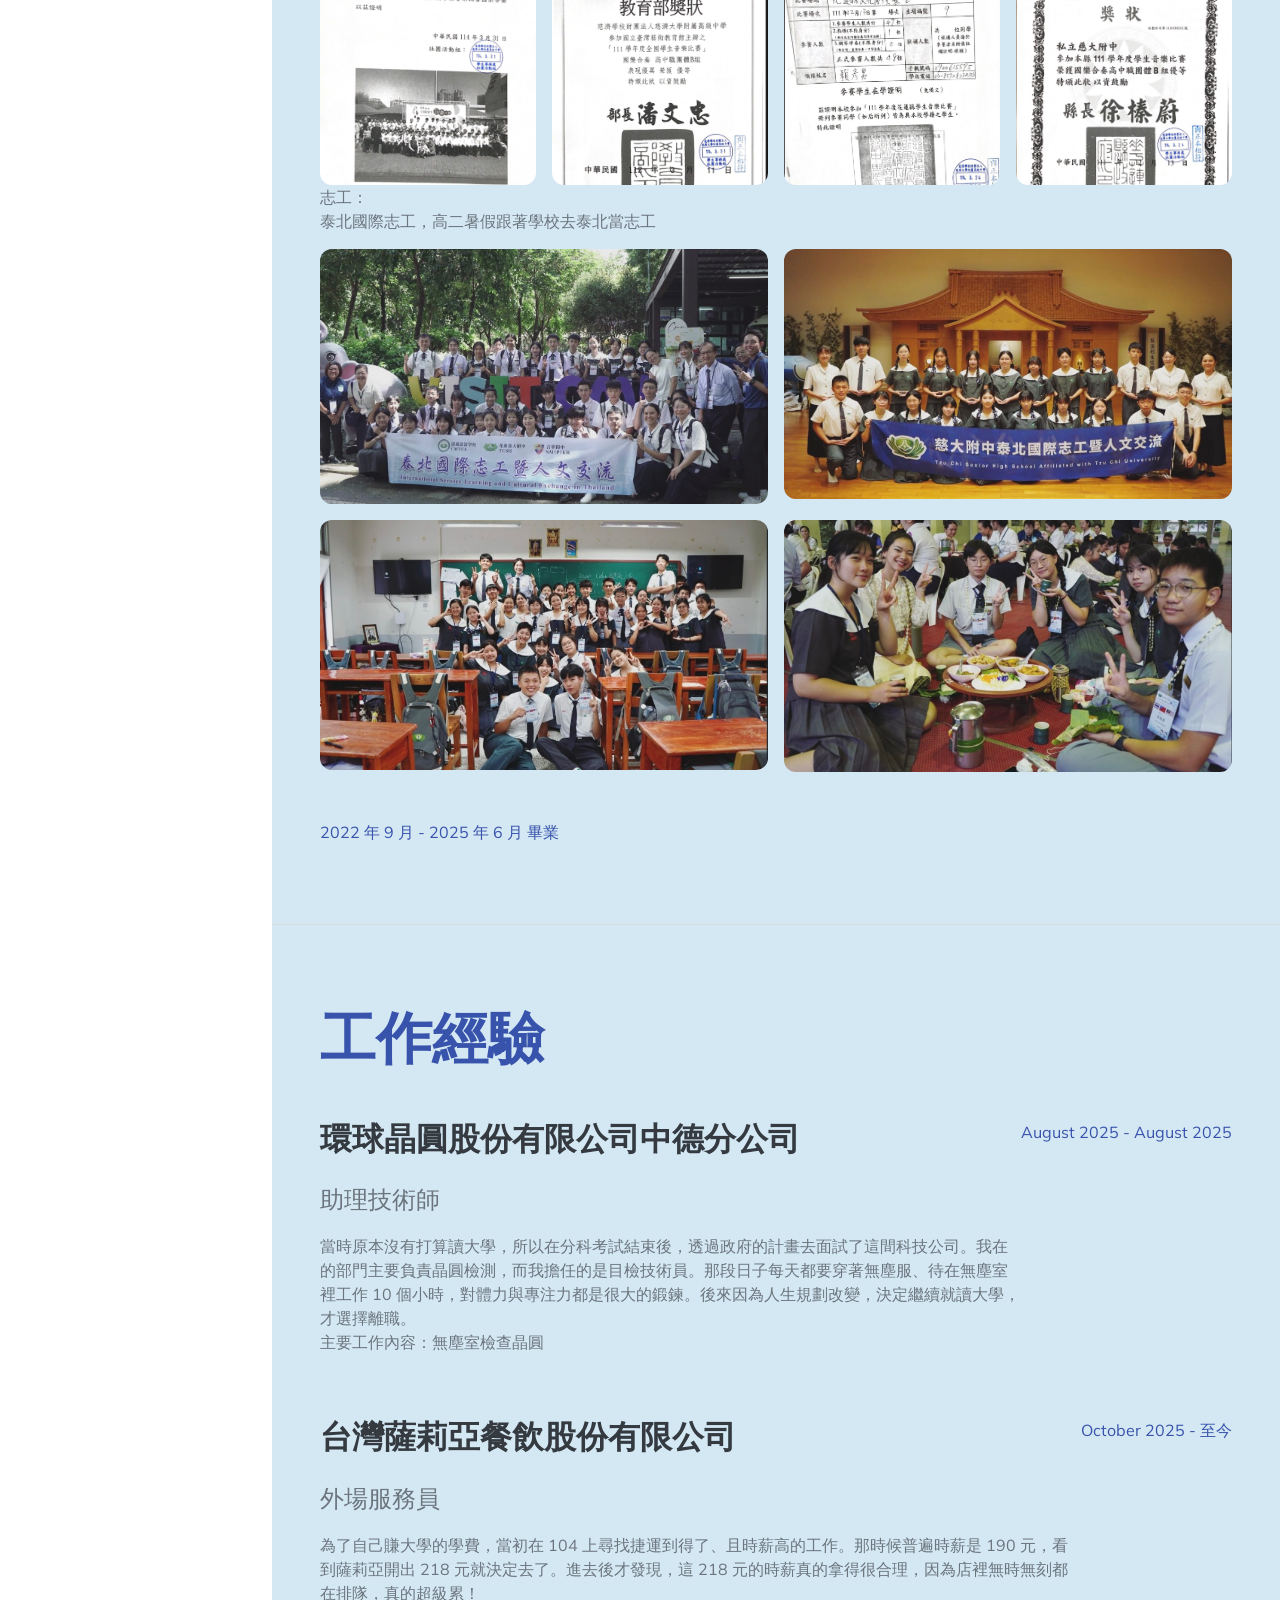
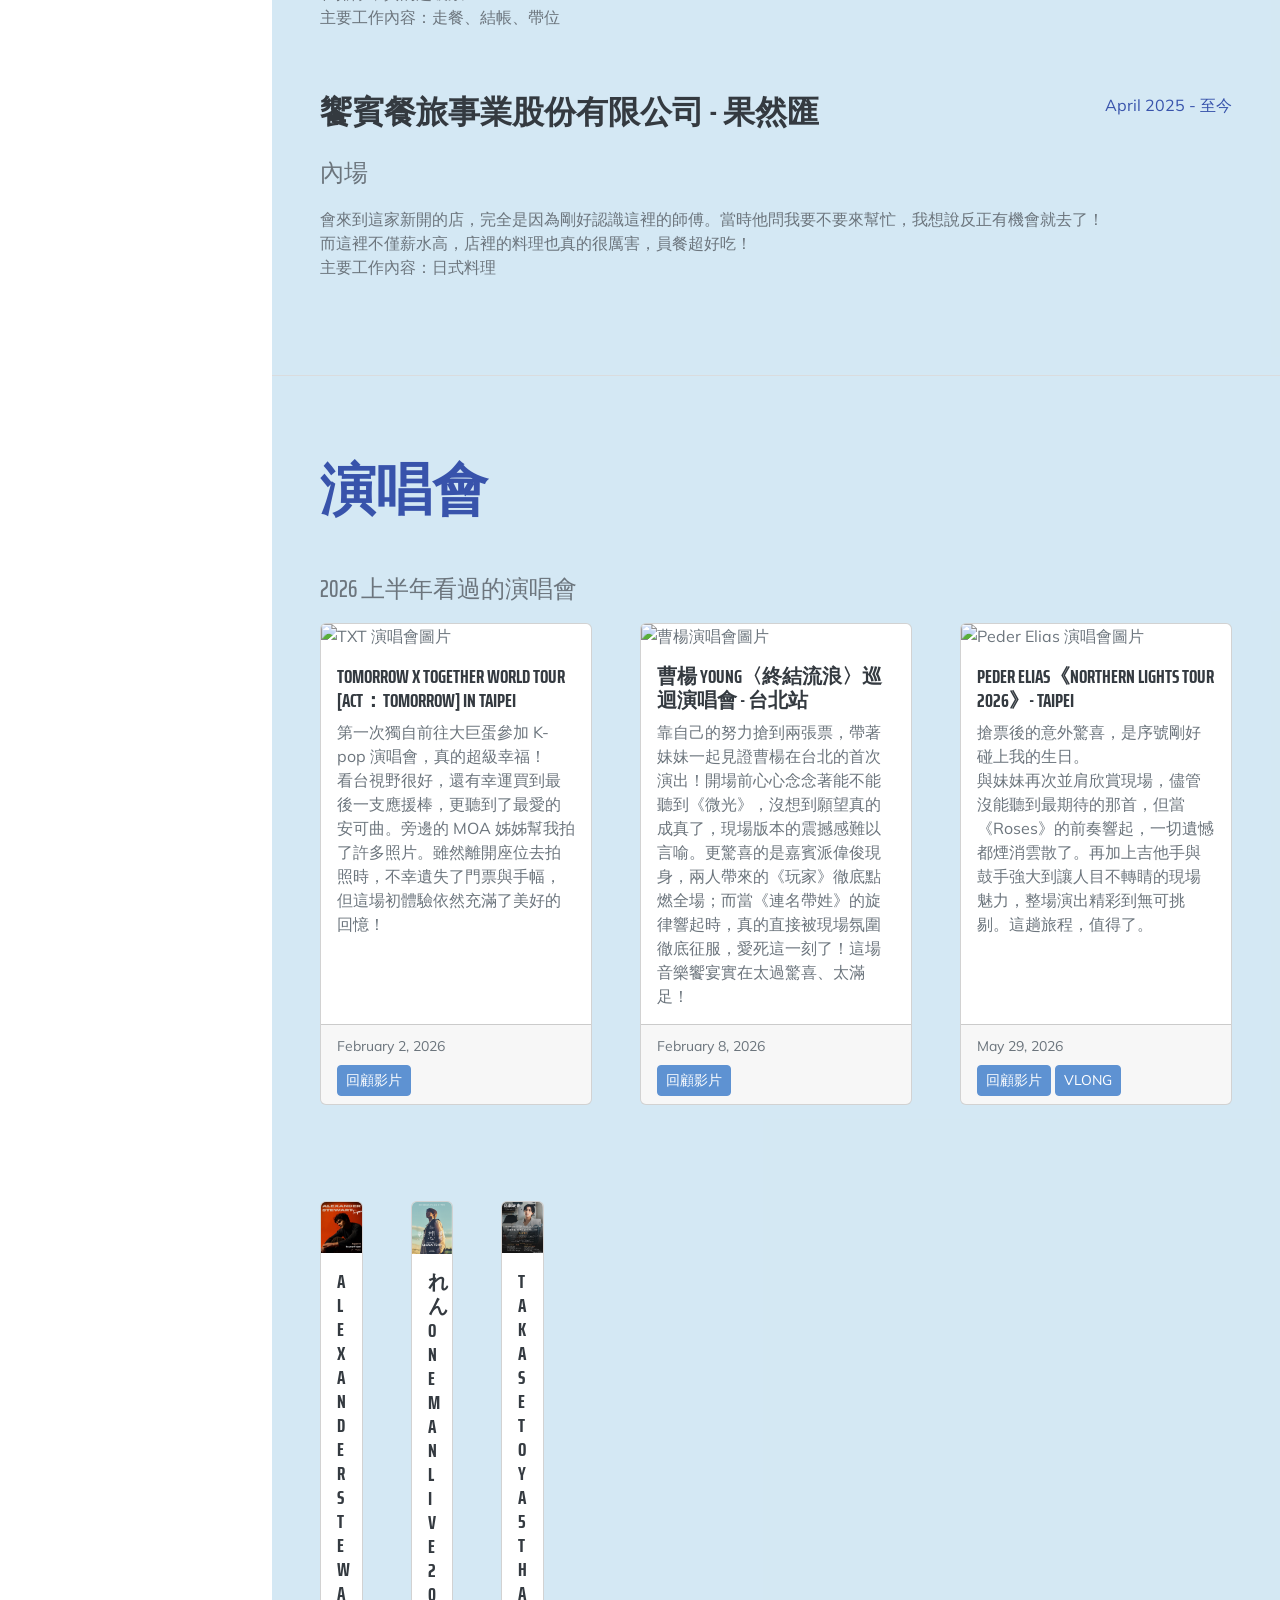
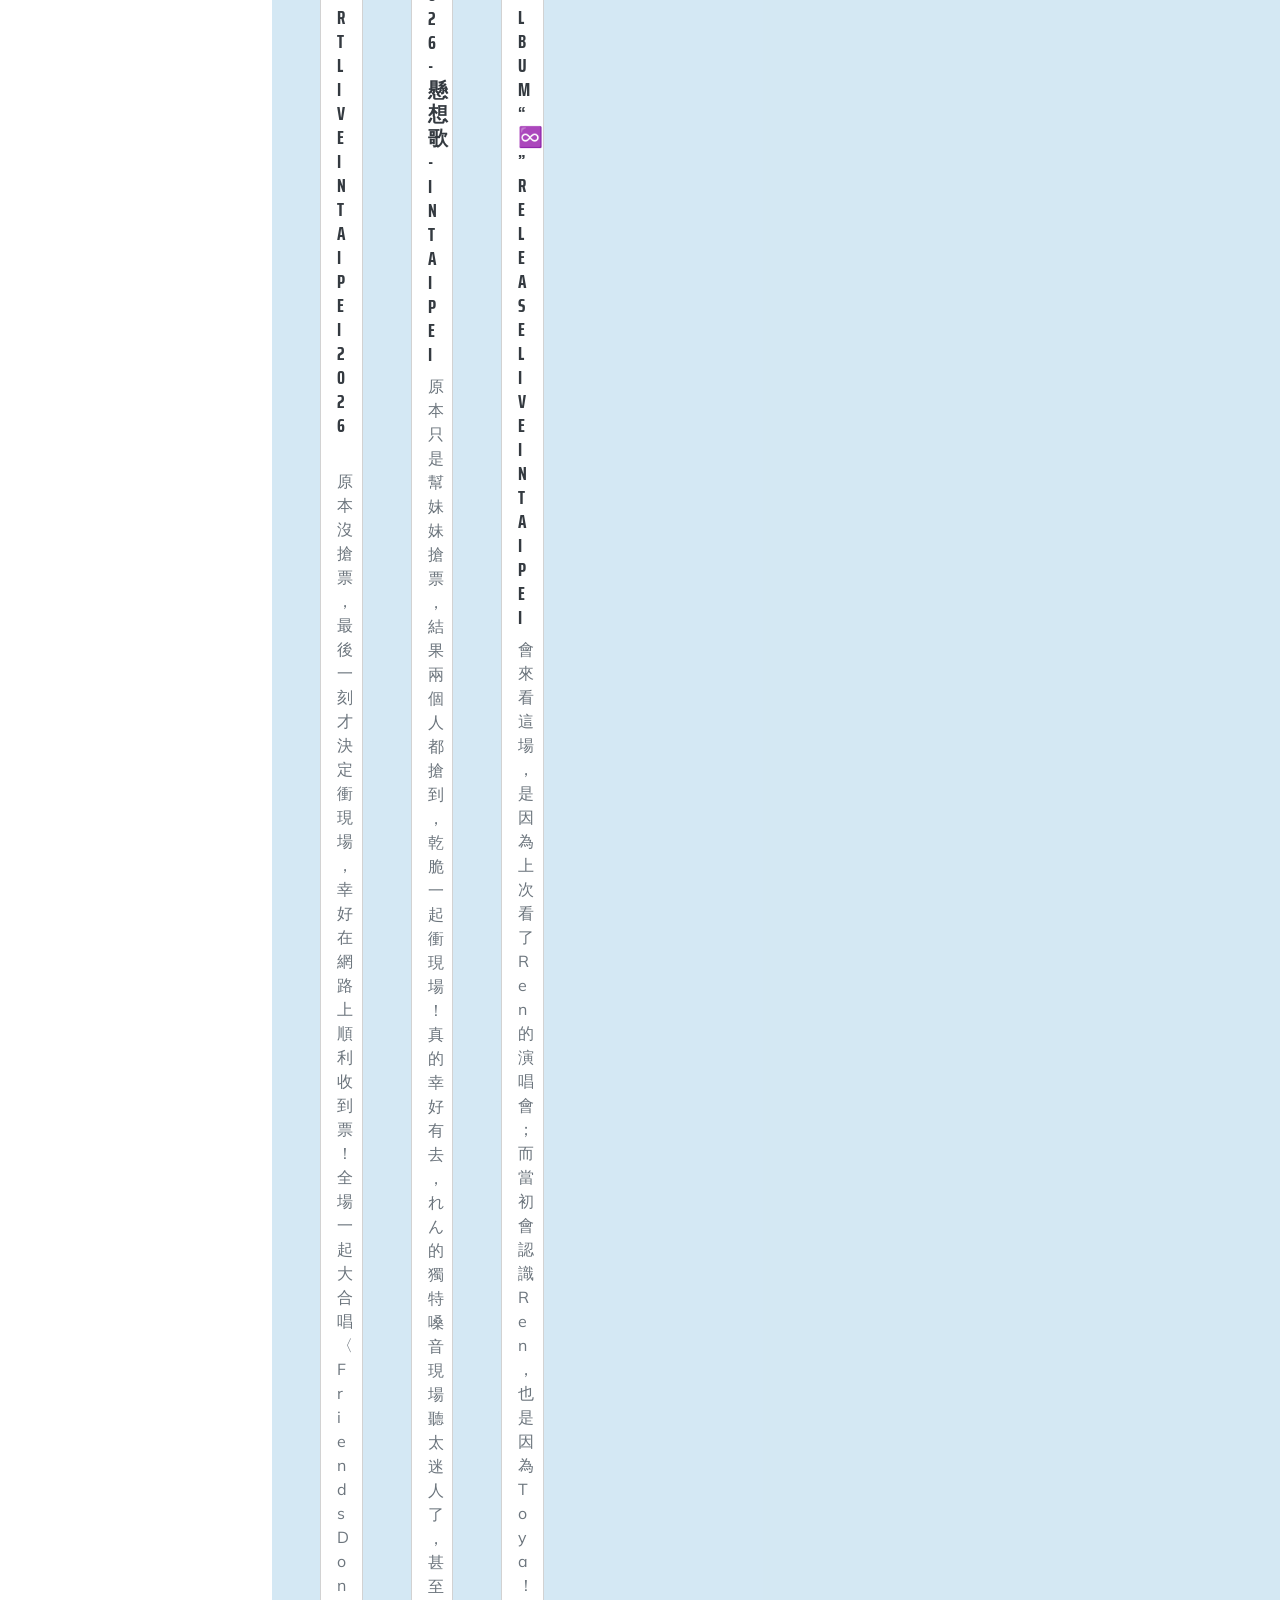
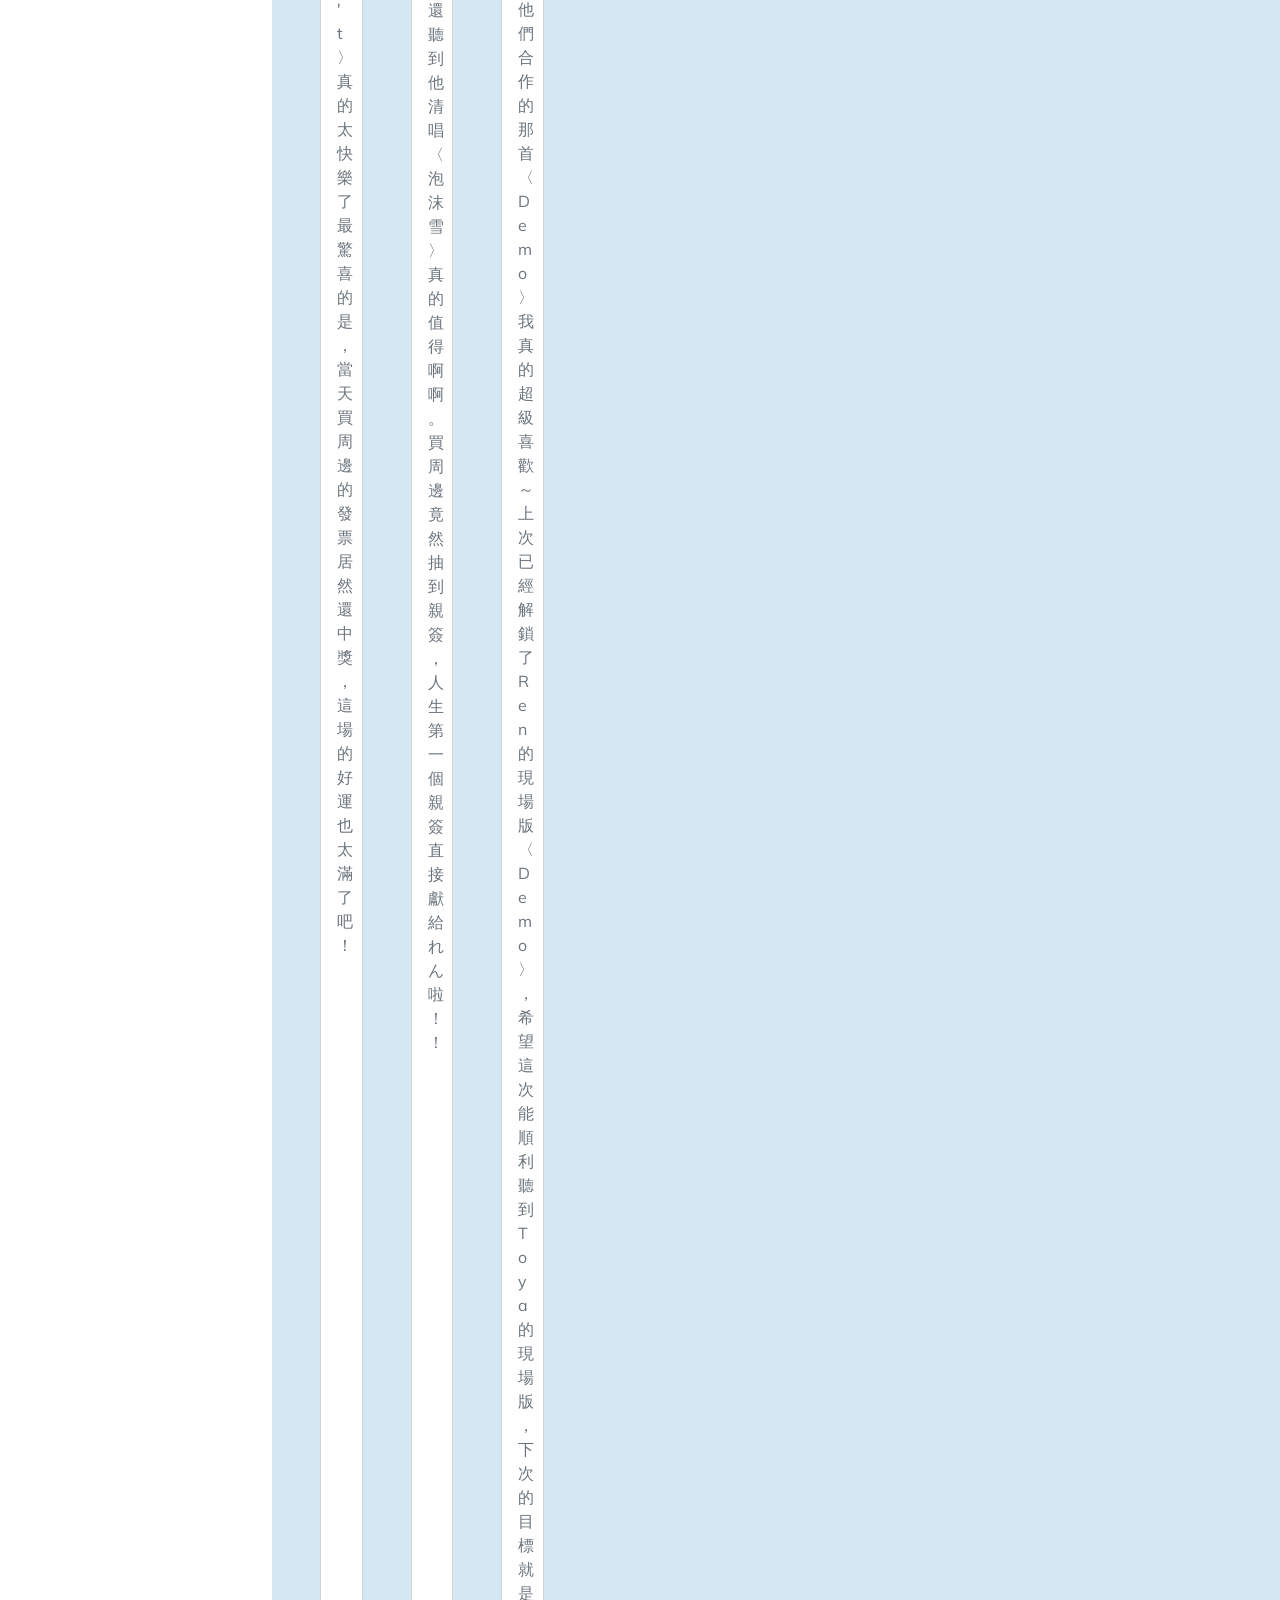
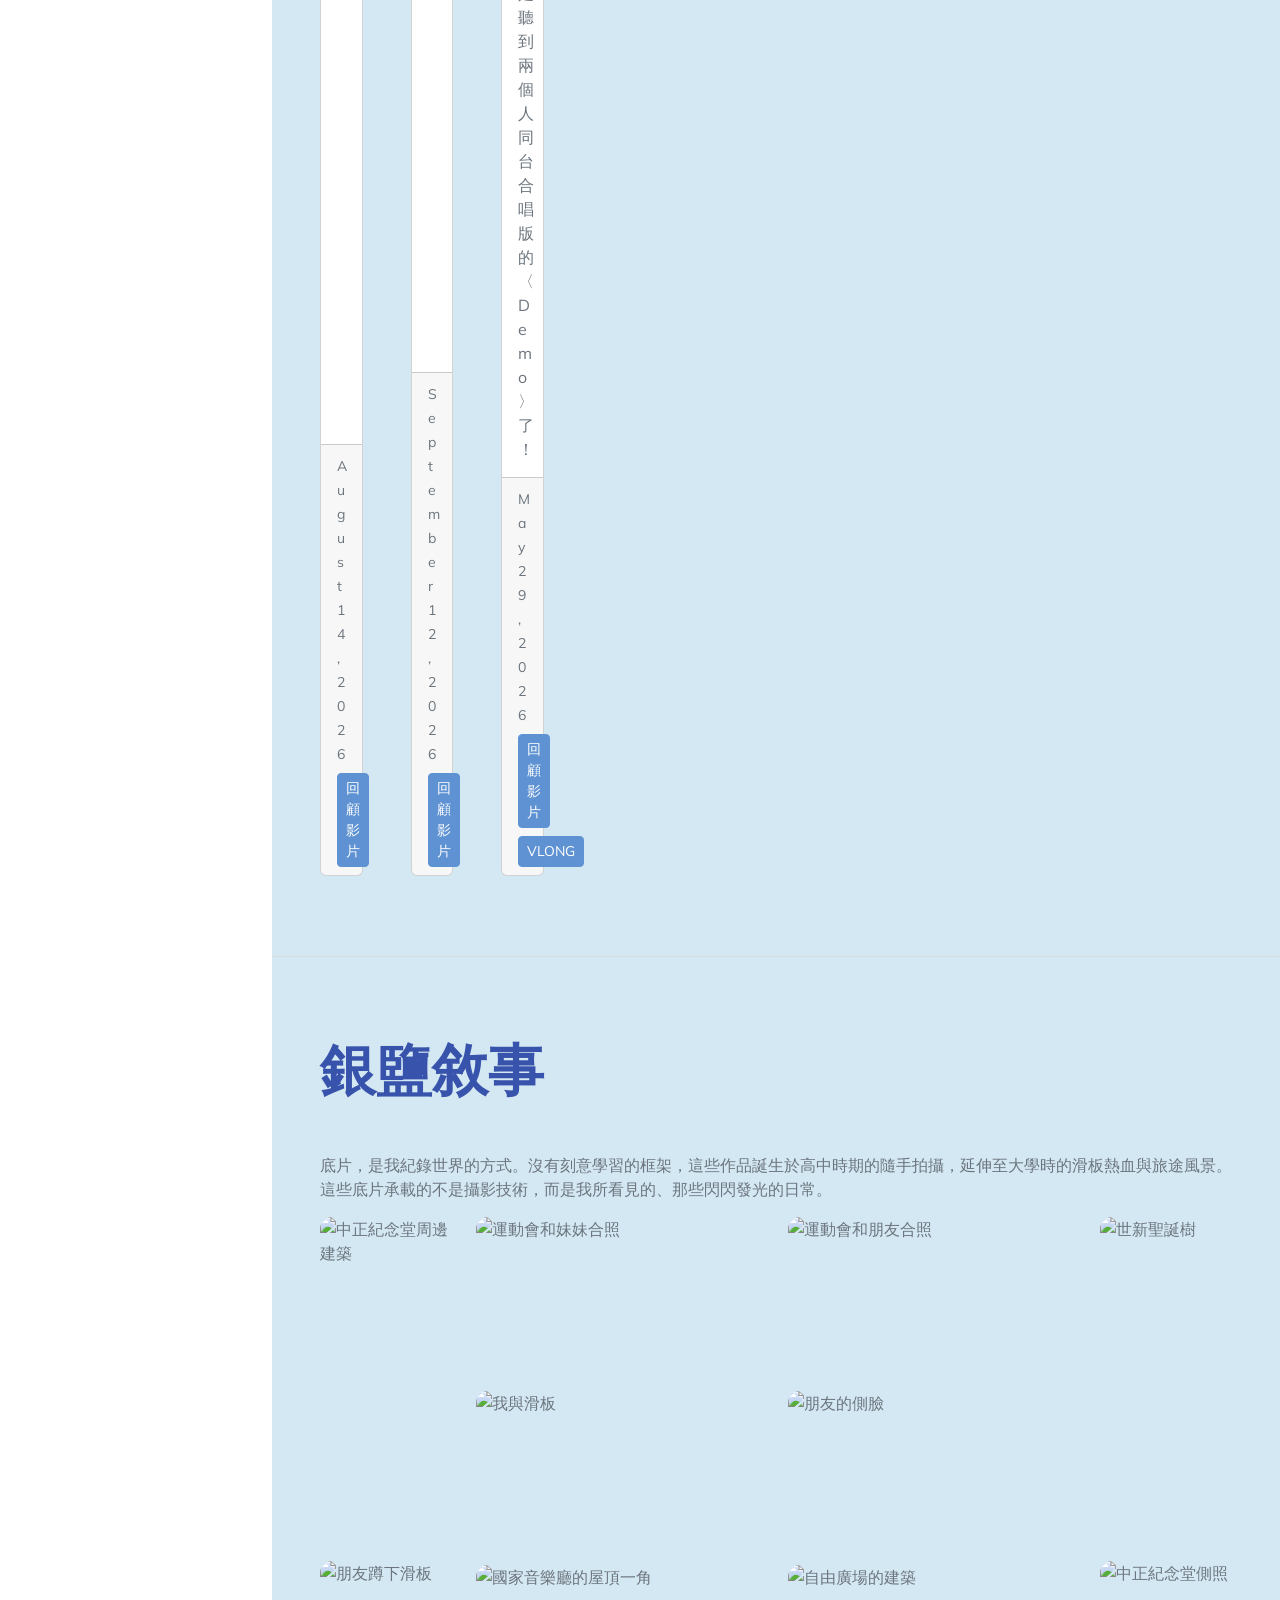
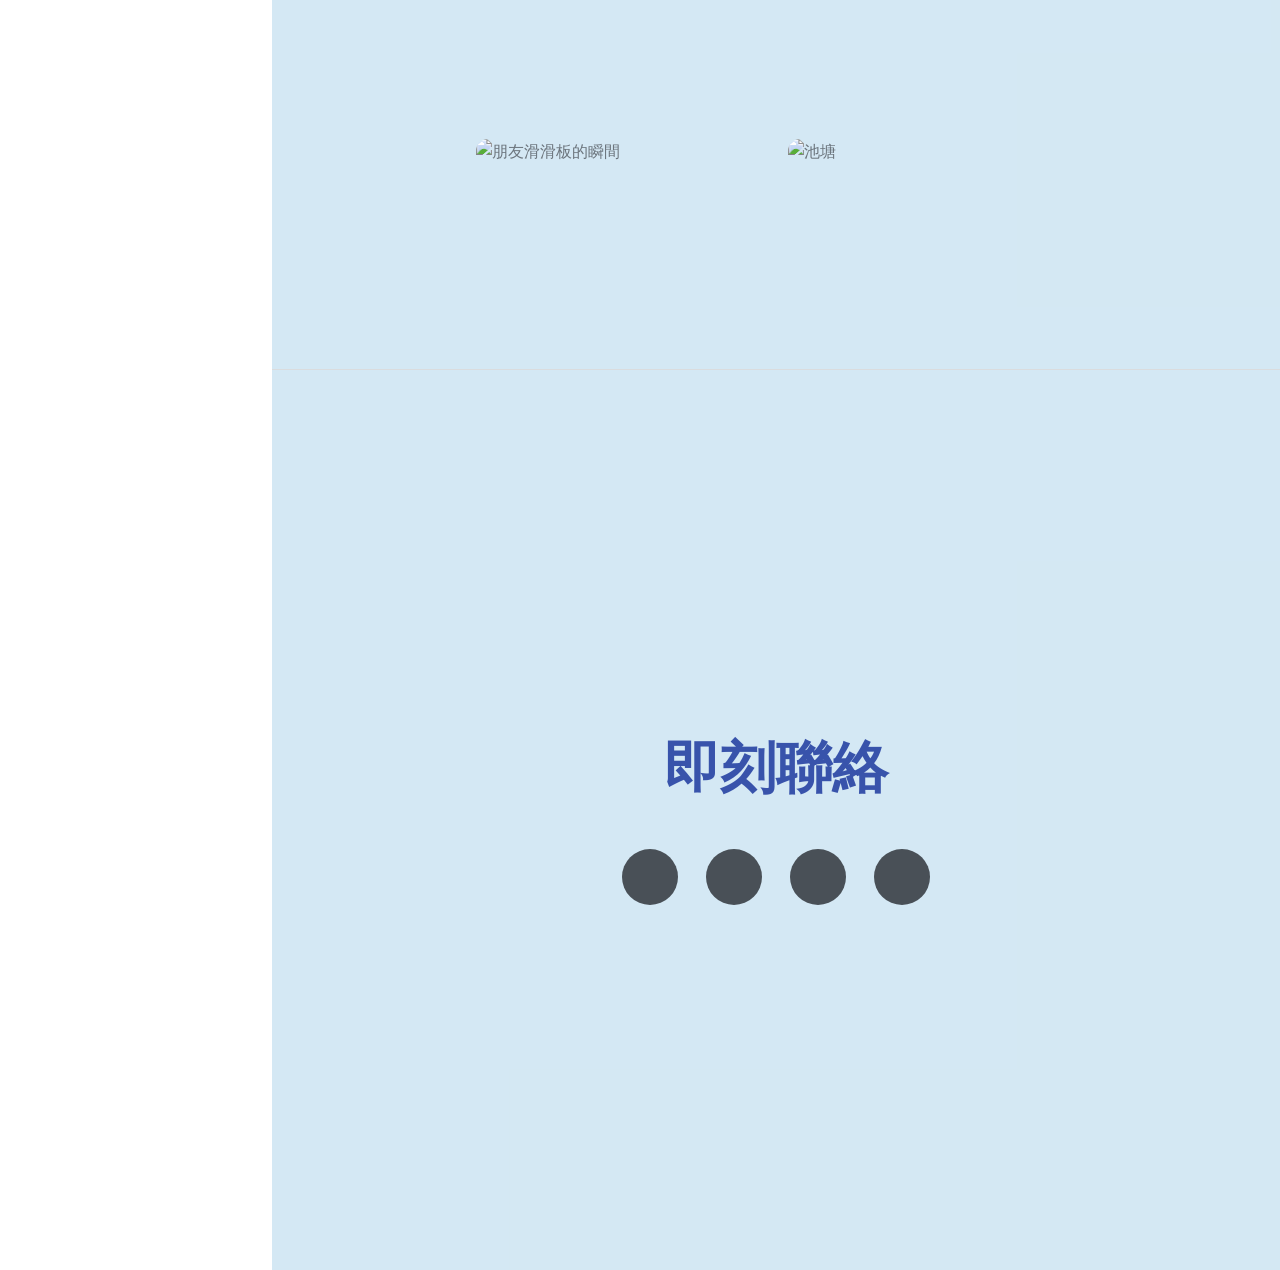
==== commit ebc44406: "演唱會" ====
--- a/index.html
+++ b/index.html
@@ -303,7 +303,7 @@
                         <div class="row row-cols-1 row-cols-md-3 g-5">
                         <div class="col">
                             <div class="card h-100">
-                                <img src="assets/img/concert1.jpg" class="card-img-top" alt="TXT 演唱會圖片" />
+                                <img src="assets/img/alexander stewart.jpeg" class="card-img-top" alt="Alexander Stewart演唱會圖片" />
 
                                 <div class="card-body">
                                     <h5 class="card-title">Alexander Stewart Live in Taipei 2026</h5>
@@ -324,7 +324,7 @@
 
                         <div class="col">
                             <div class="card h-100">
-                                <img src="assets/img/concert2.jpg" class="card-img-top" alt="曹楊演唱會圖片" />
+                                <img src="assets/img/ren.jpeg" class="card-img-top" alt="れん演唱會圖片" />
 
                                 <div class="card-body">
                                     <h5 class="card-title">れん ONEMAN LIVE 2026 -懸想歌- in Taipei</h5>
@@ -343,13 +343,13 @@
 
                         <div class="col">
                             <div class="card h-100">
-                                <img src="assets/img/concert3.jpg" class="card-img-top" alt="Peder Elias 演唱會圖片" />
-
-                                <div class="card-body">
-                                    <h5 class="card-title">Peder Elias《Northern Lights Tour 2026》- Taipei</h5>
-                                    <p class="card-text">
-                                        搶票後的意外驚喜，是序號剛好碰上我的生日。<br />
-                                        與妹妹再次並肩欣賞現場，儘管沒能聽到最期待的那首，但當《Roses》的前奏響起，一切遺憾都煙消雲散了。再加上吉他手與鼓手強大到讓人目不轉睛的現場魅力，整場演出精彩到無可挑剔。這趟旅程，值得了。
+                                <img src="assets/img/toya.jpeg" class="card-img-top" alt="Peder Elias 演唱會圖片" />
+
+                                <div class="card-body">
+                                    <h5 class="card-title">TAKASE TOYA 5th Album “♾️” Release Live in Taipei</h5>
+                                    <p class="card-text">
+                                        會來看這場，是因為上次看了 Ren 的演唱會；而當初會認識 Ren，也是因為 Toya！他們合作的那首〈Demo〉我真的超級喜歡～
+                                        上次已經解鎖了 Ren 的現場版〈Demo〉，希望這次能順利聽到 Toya 的現場版，下次的目標就是聽到兩個人同台合唱版的〈Demo〉了！
                                     </p>
                                 </div>
 
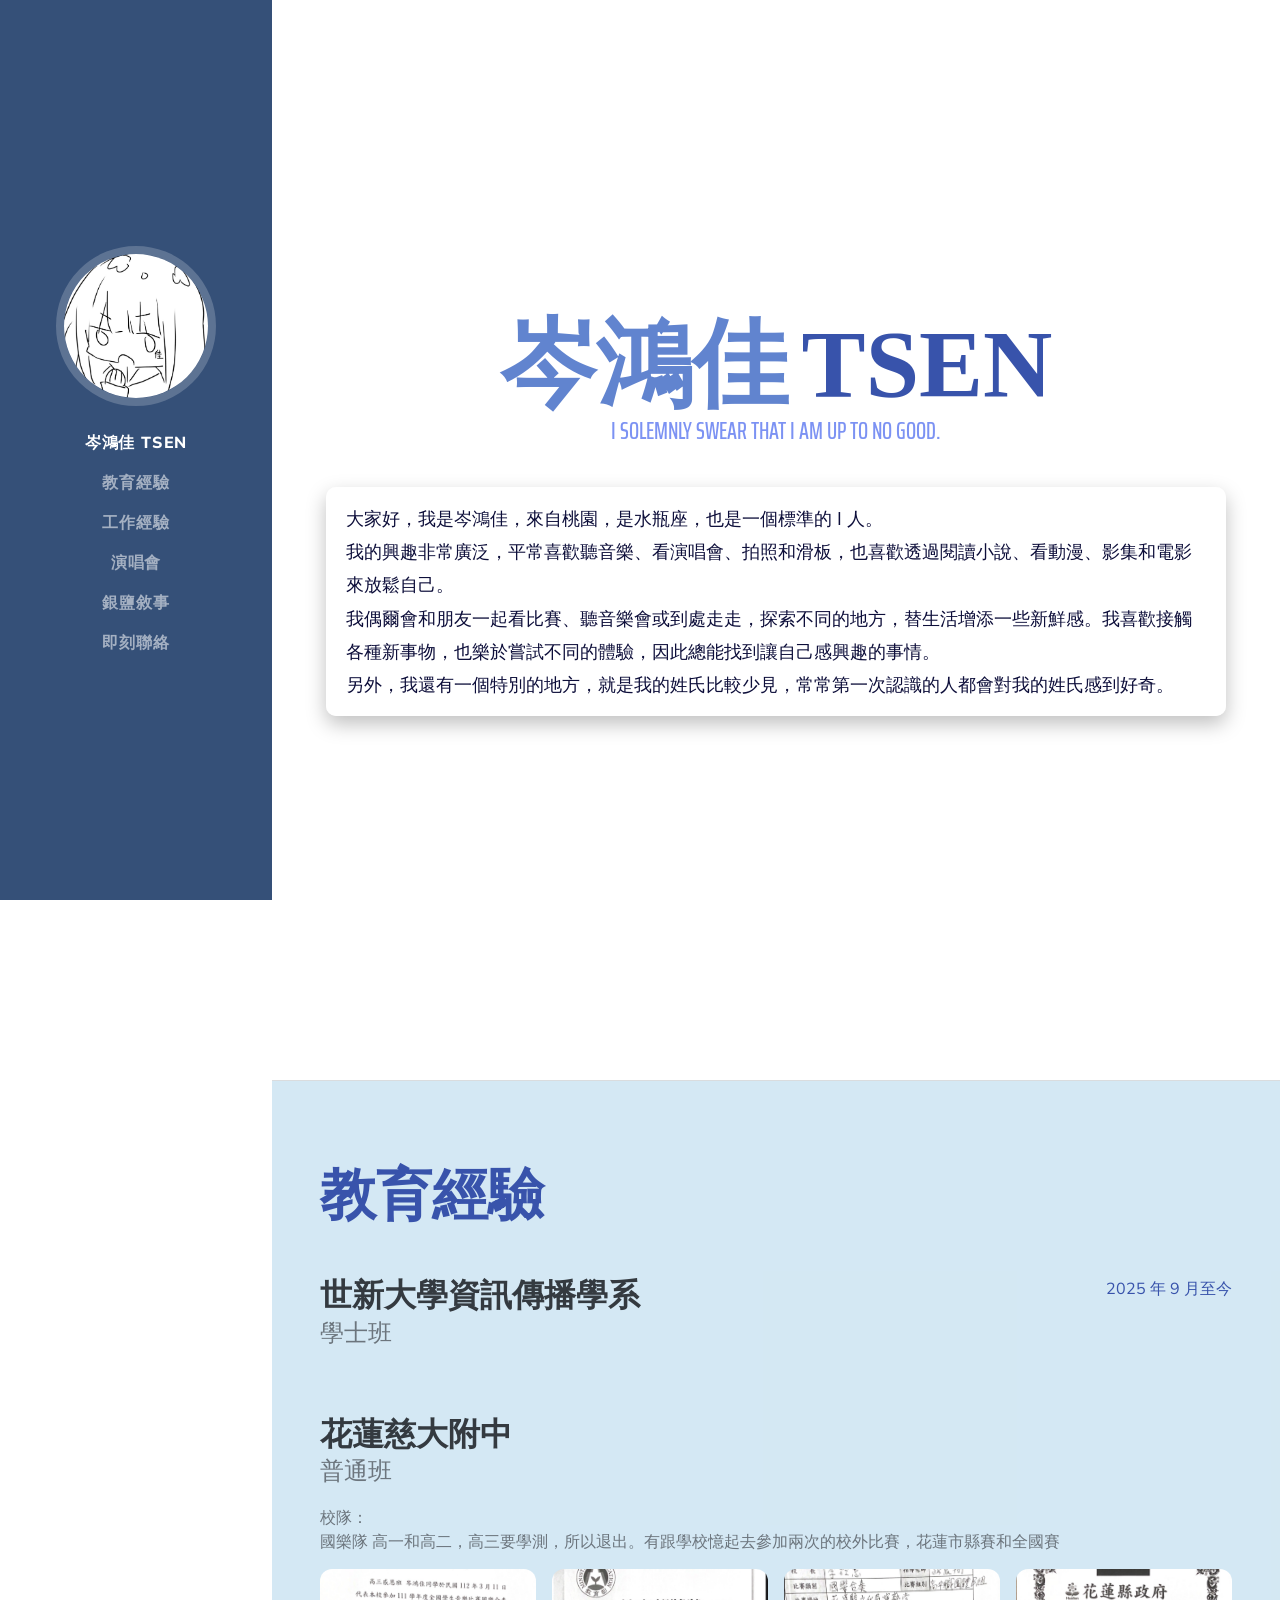
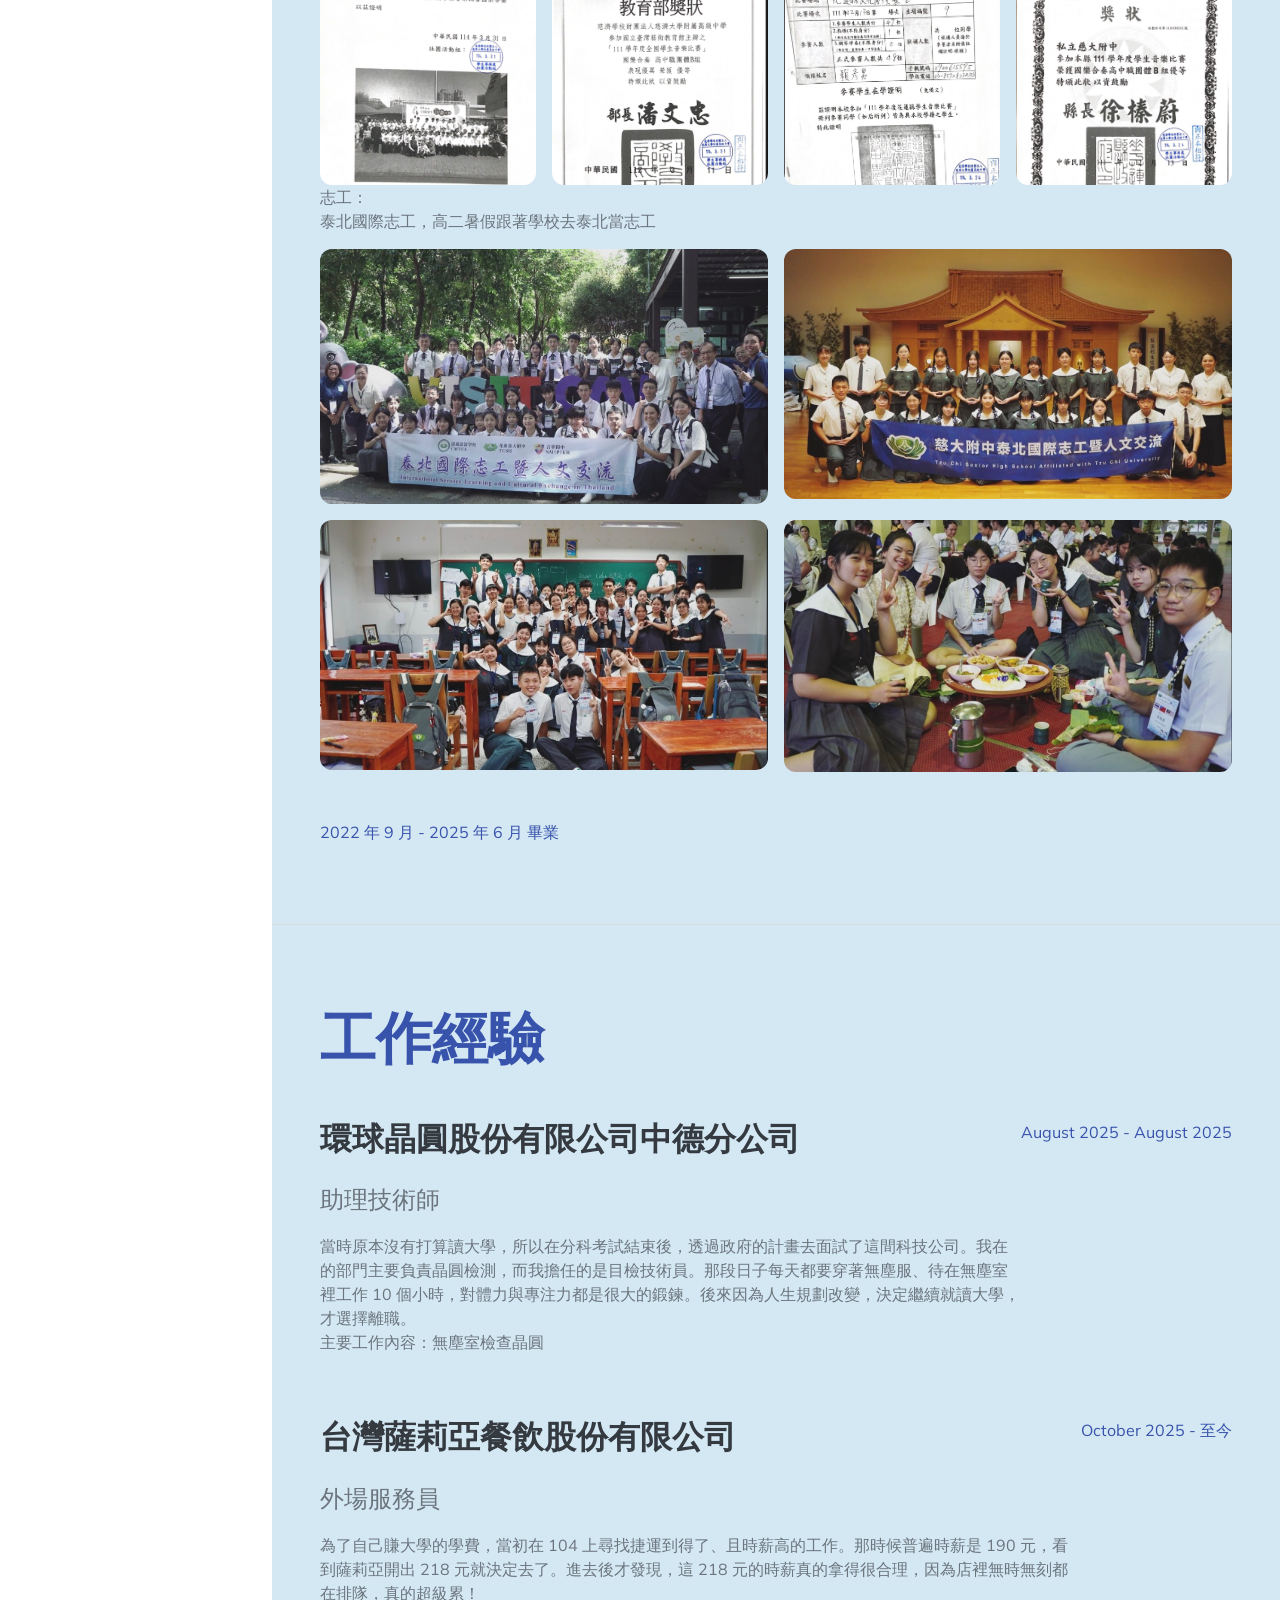
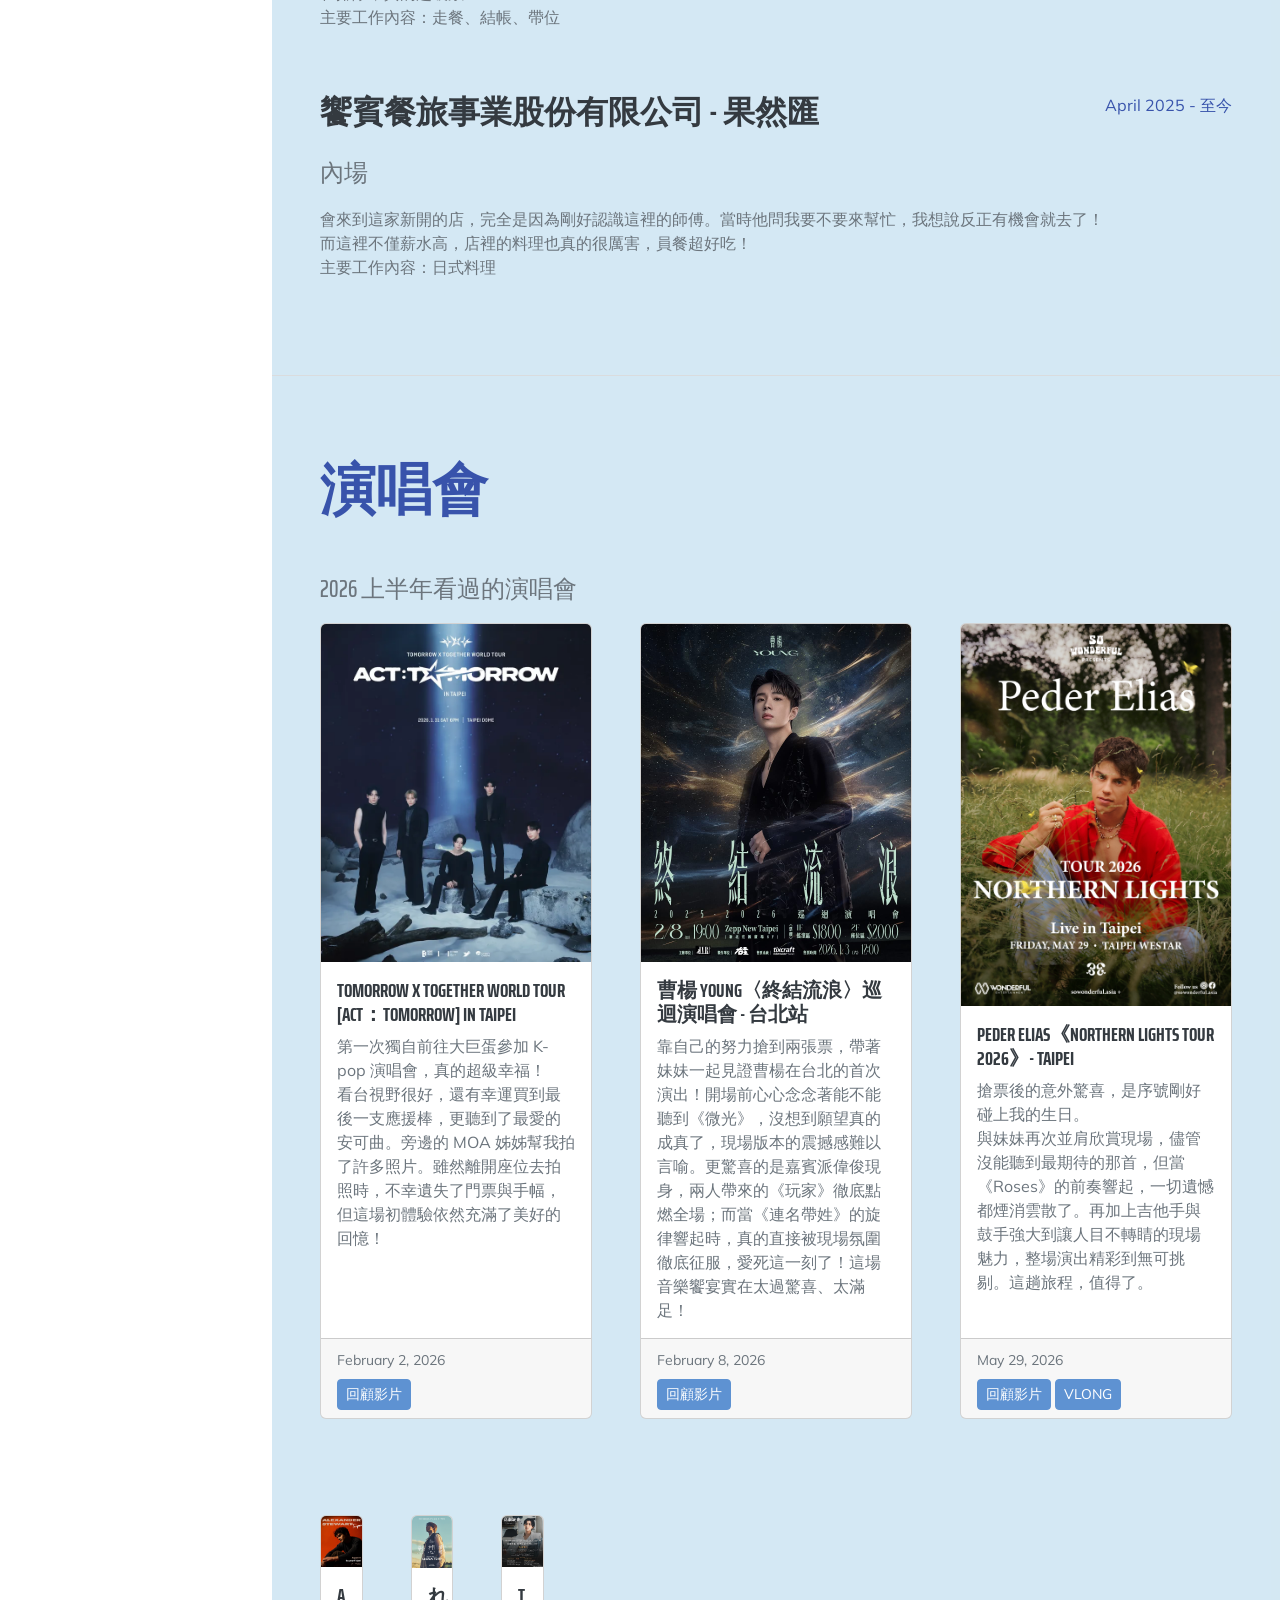
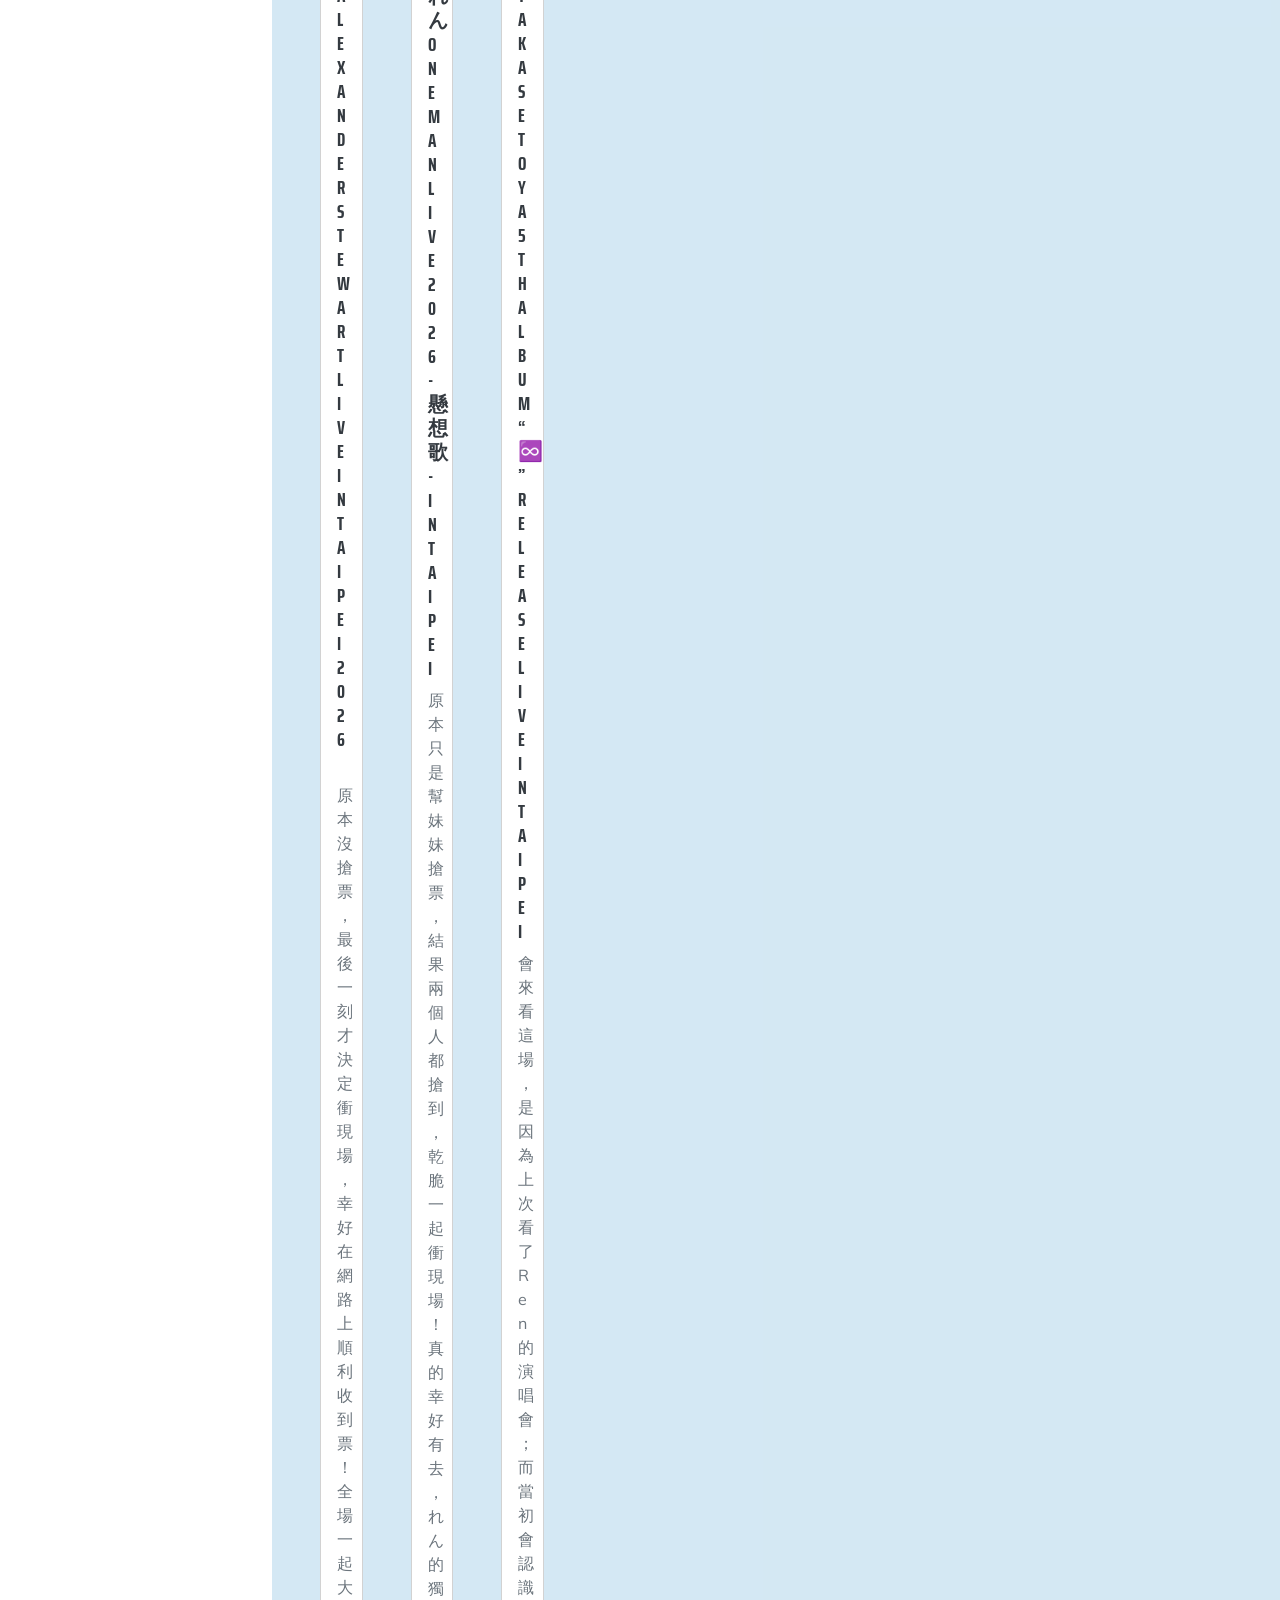
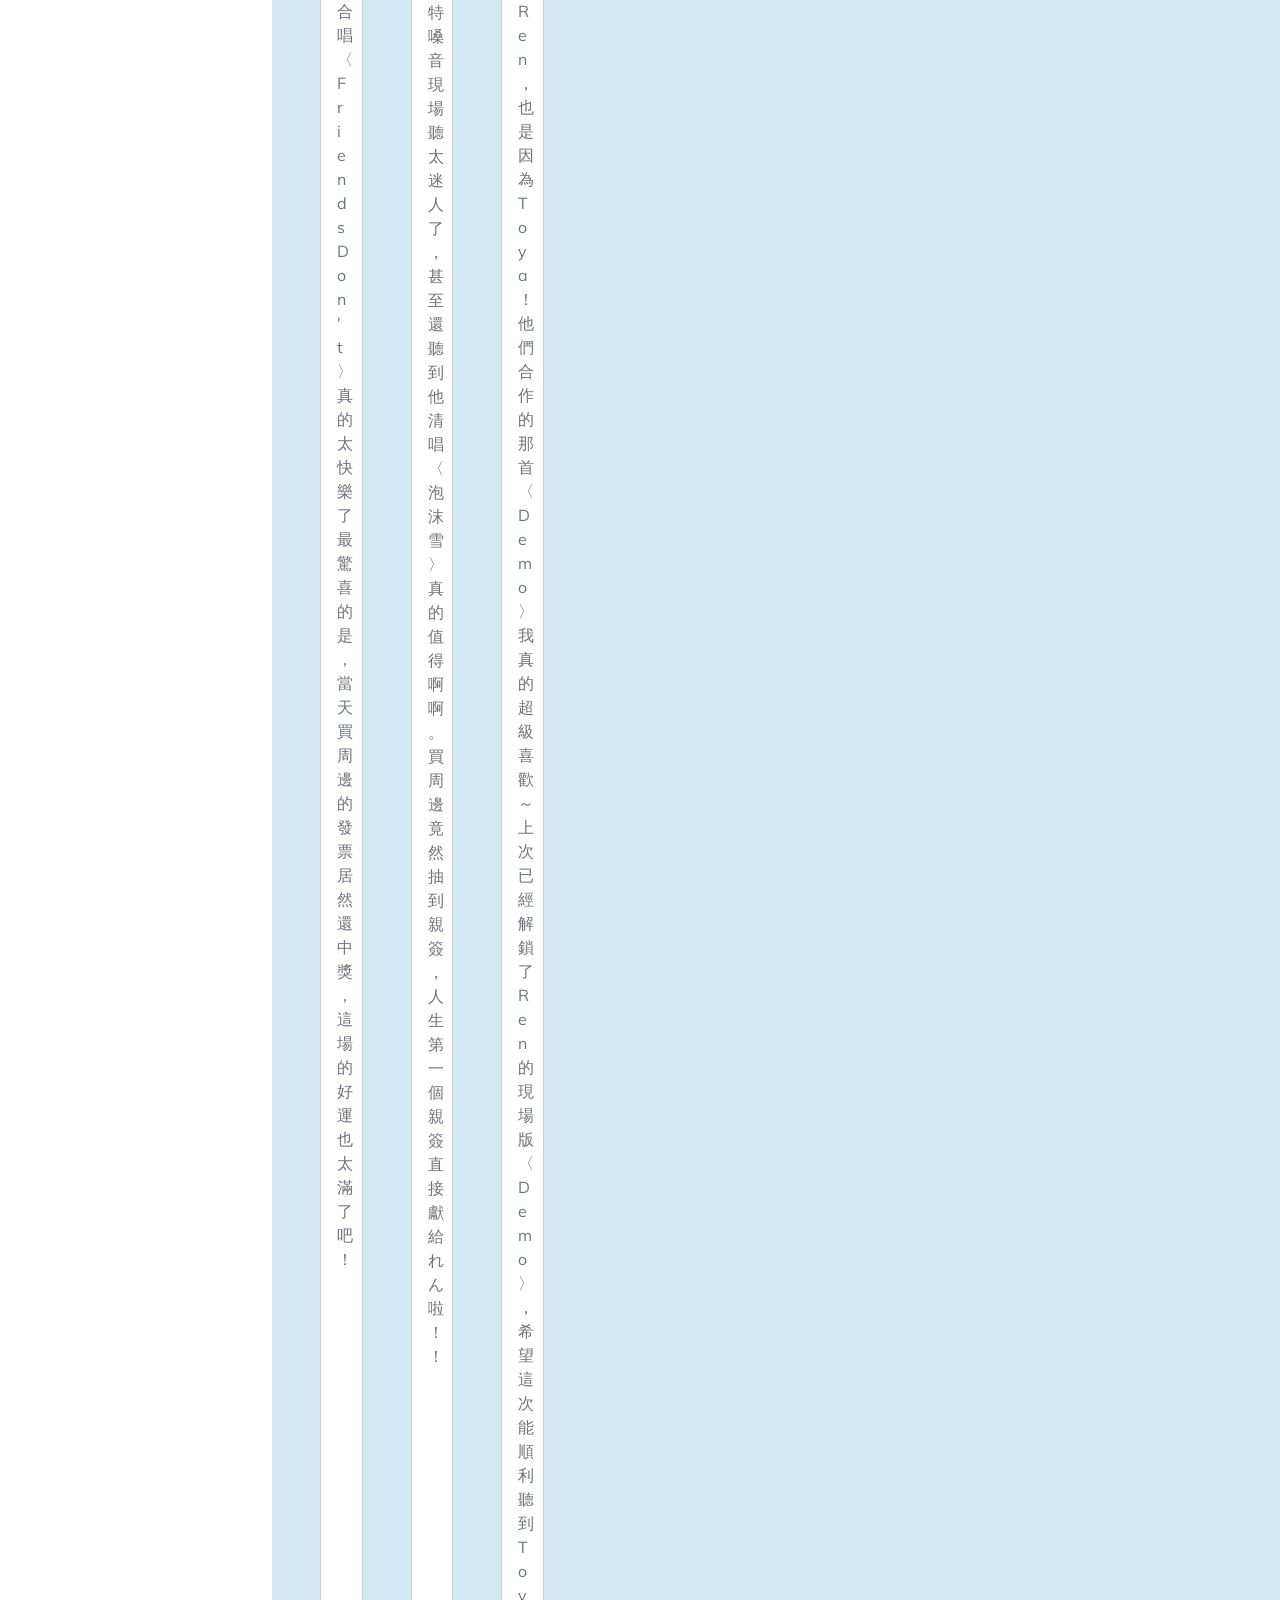
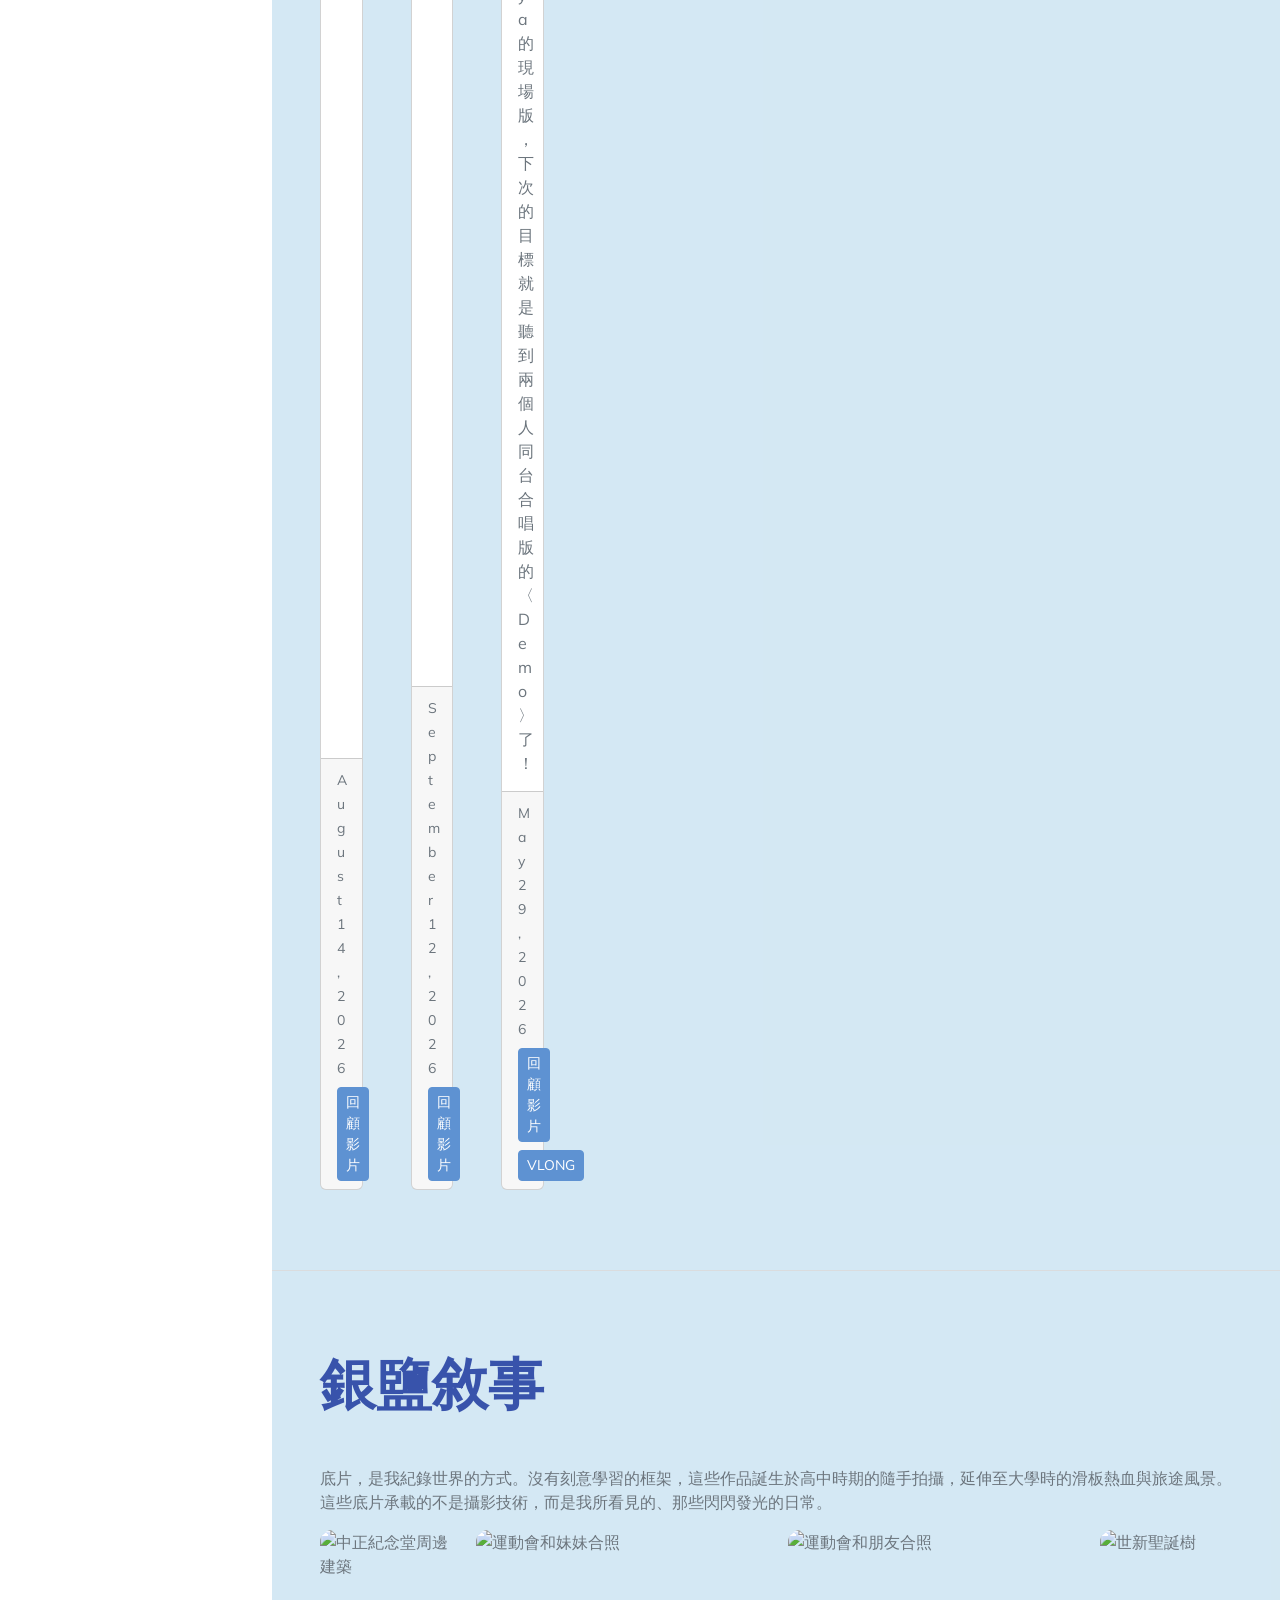
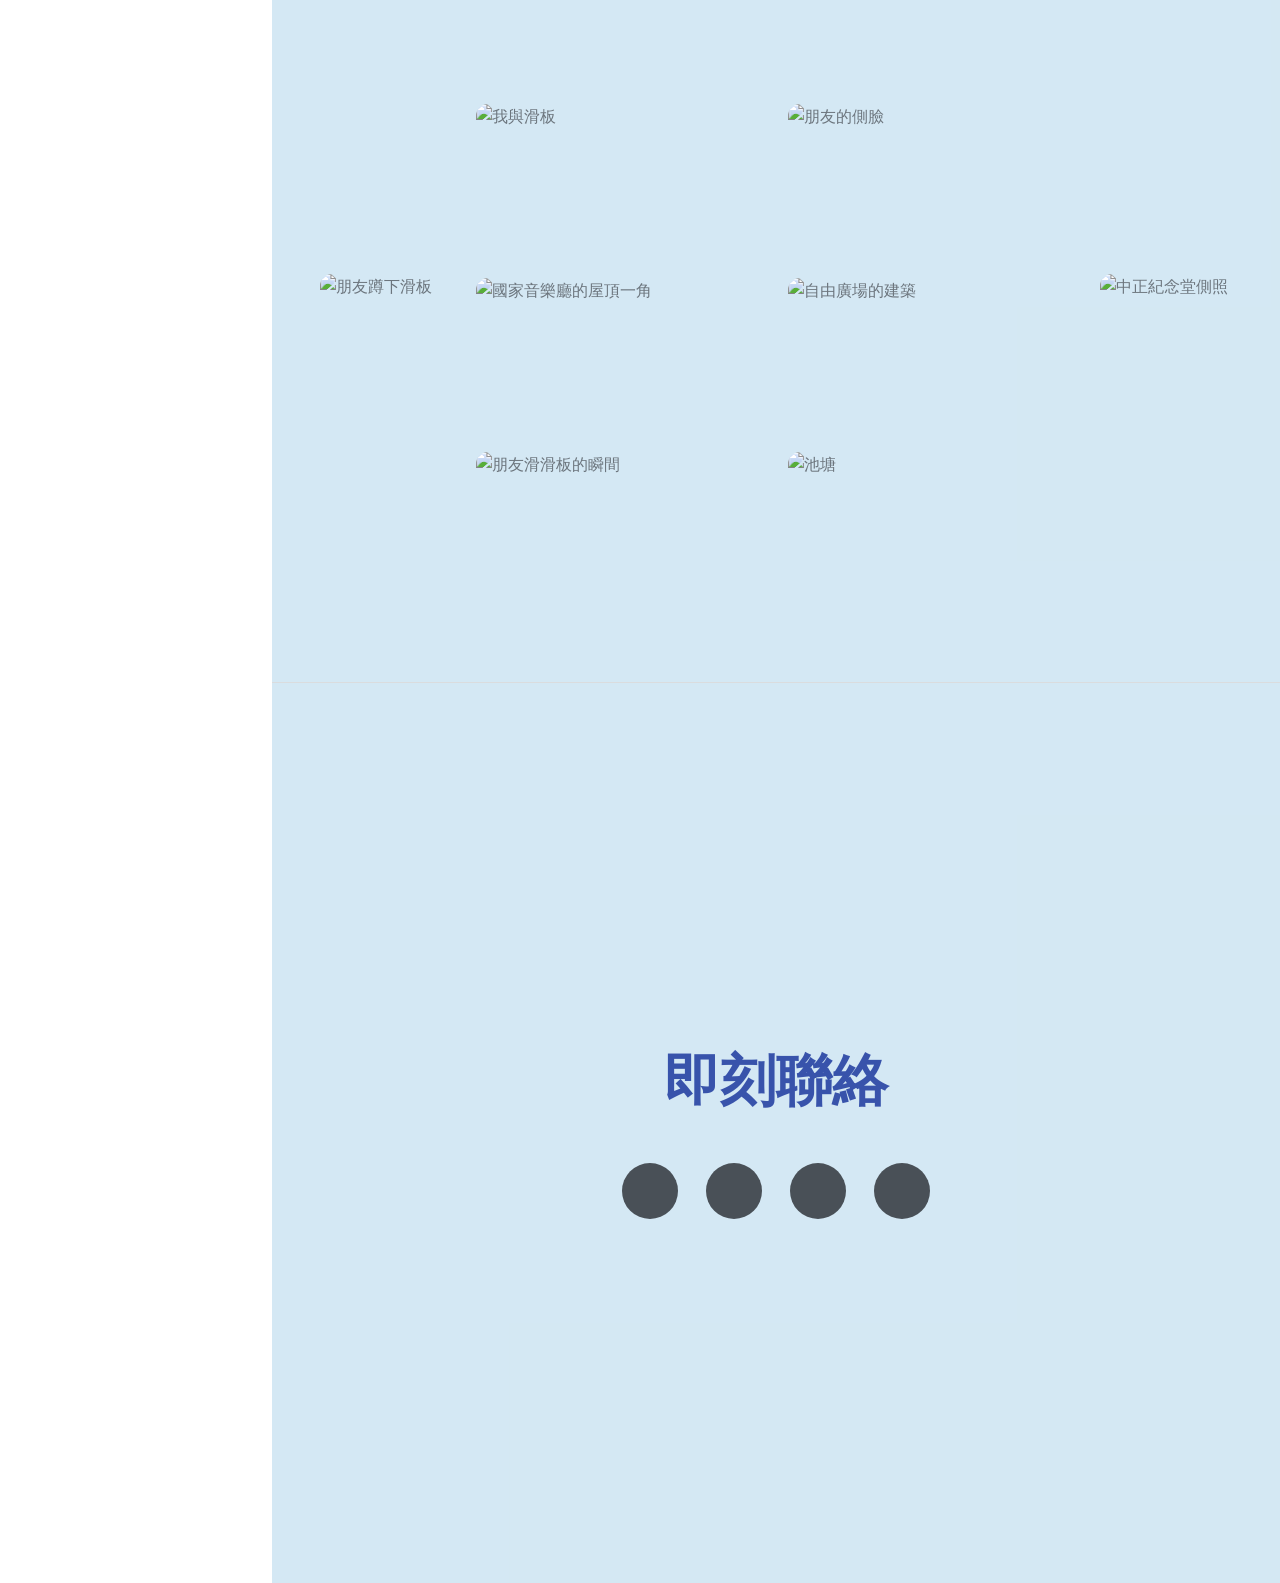
==== commit 2df9288c: "崖場合" ====
--- a/index.html
+++ b/index.html
@@ -243,7 +243,7 @@
                     <div class="row row-cols-1 row-cols-md-3 g-5">
                         <div class="col">
                             <div class="card h-100">
-                                <img src="assets/img/concert1.jpg" class="card-img-top" alt="TXT 演唱會圖片" />
+                                <img src="assets/img/txt.jpeg" class="card-img-top" alt="TXT 演唱會圖片" />
 
                                 <div class="card-body">
                                     <h5 class="card-title">TOMORROW X TOGETHER WORLD TOUR [ACT：TOMORROW] IN TAIPEI</h5>
@@ -263,7 +263,7 @@
 
                         <div class="col">
                             <div class="card h-100">
-                                <img src="assets/img/concert2.jpg" class="card-img-top" alt="曹楊演唱會圖片" />
+                                <img src="assets/img/young.jpeg" class="card-img-top" alt="曹楊演唱會圖片" />
 
                                 <div class="card-body">
                                     <h5 class="card-title">曹楊 Young〈終結流浪〉巡迴演唱會 - 台北站</h5>
@@ -282,7 +282,7 @@
 
                         <div class="col">
                             <div class="card h-100">
-                                <img src="assets/img/concert3.jpg" class="card-img-top" alt="Peder Elias 演唱會圖片" />
+                                <img src="assets/img/peder elias.jpeg" class="card-img-top" alt="Peder Elias 演唱會圖片" />
 
                                 <div class="card-body">
                                     <h5 class="card-title">Peder Elias《Northern Lights Tour 2026》- Taipei</h5>
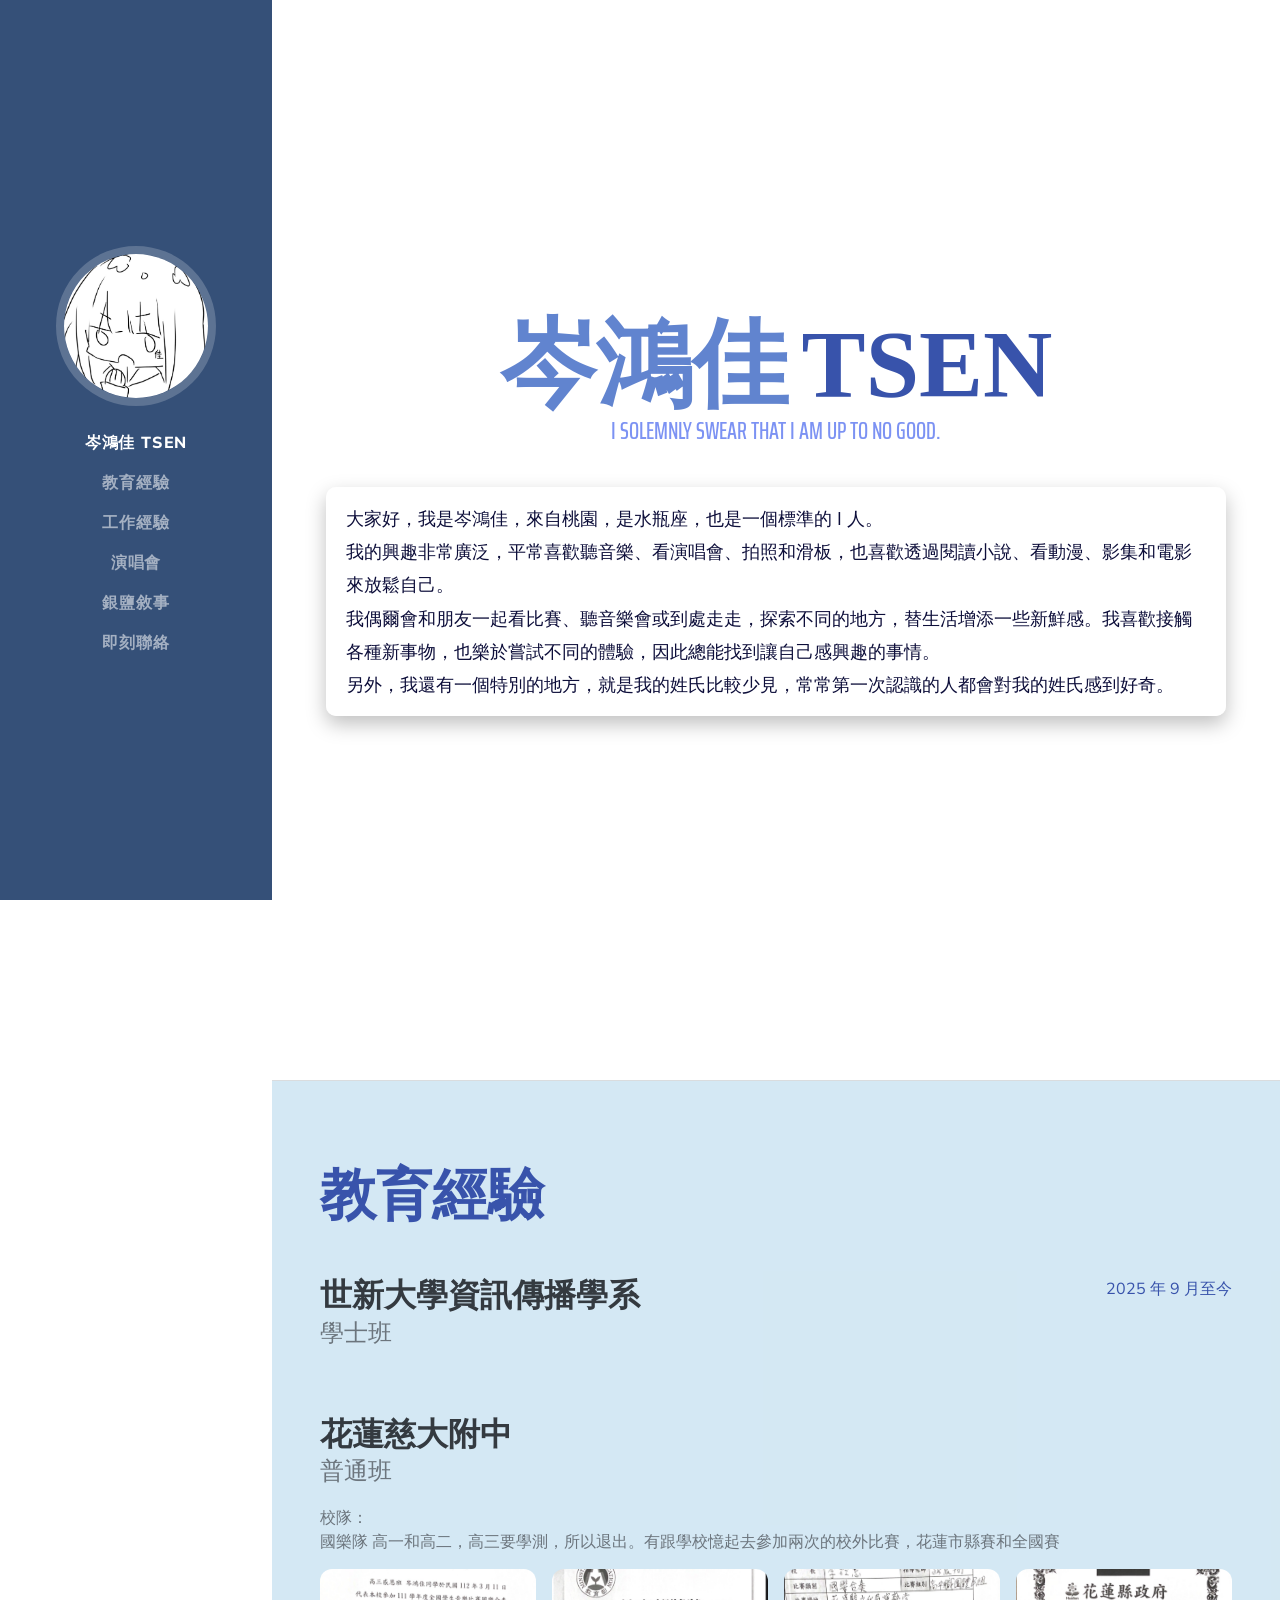
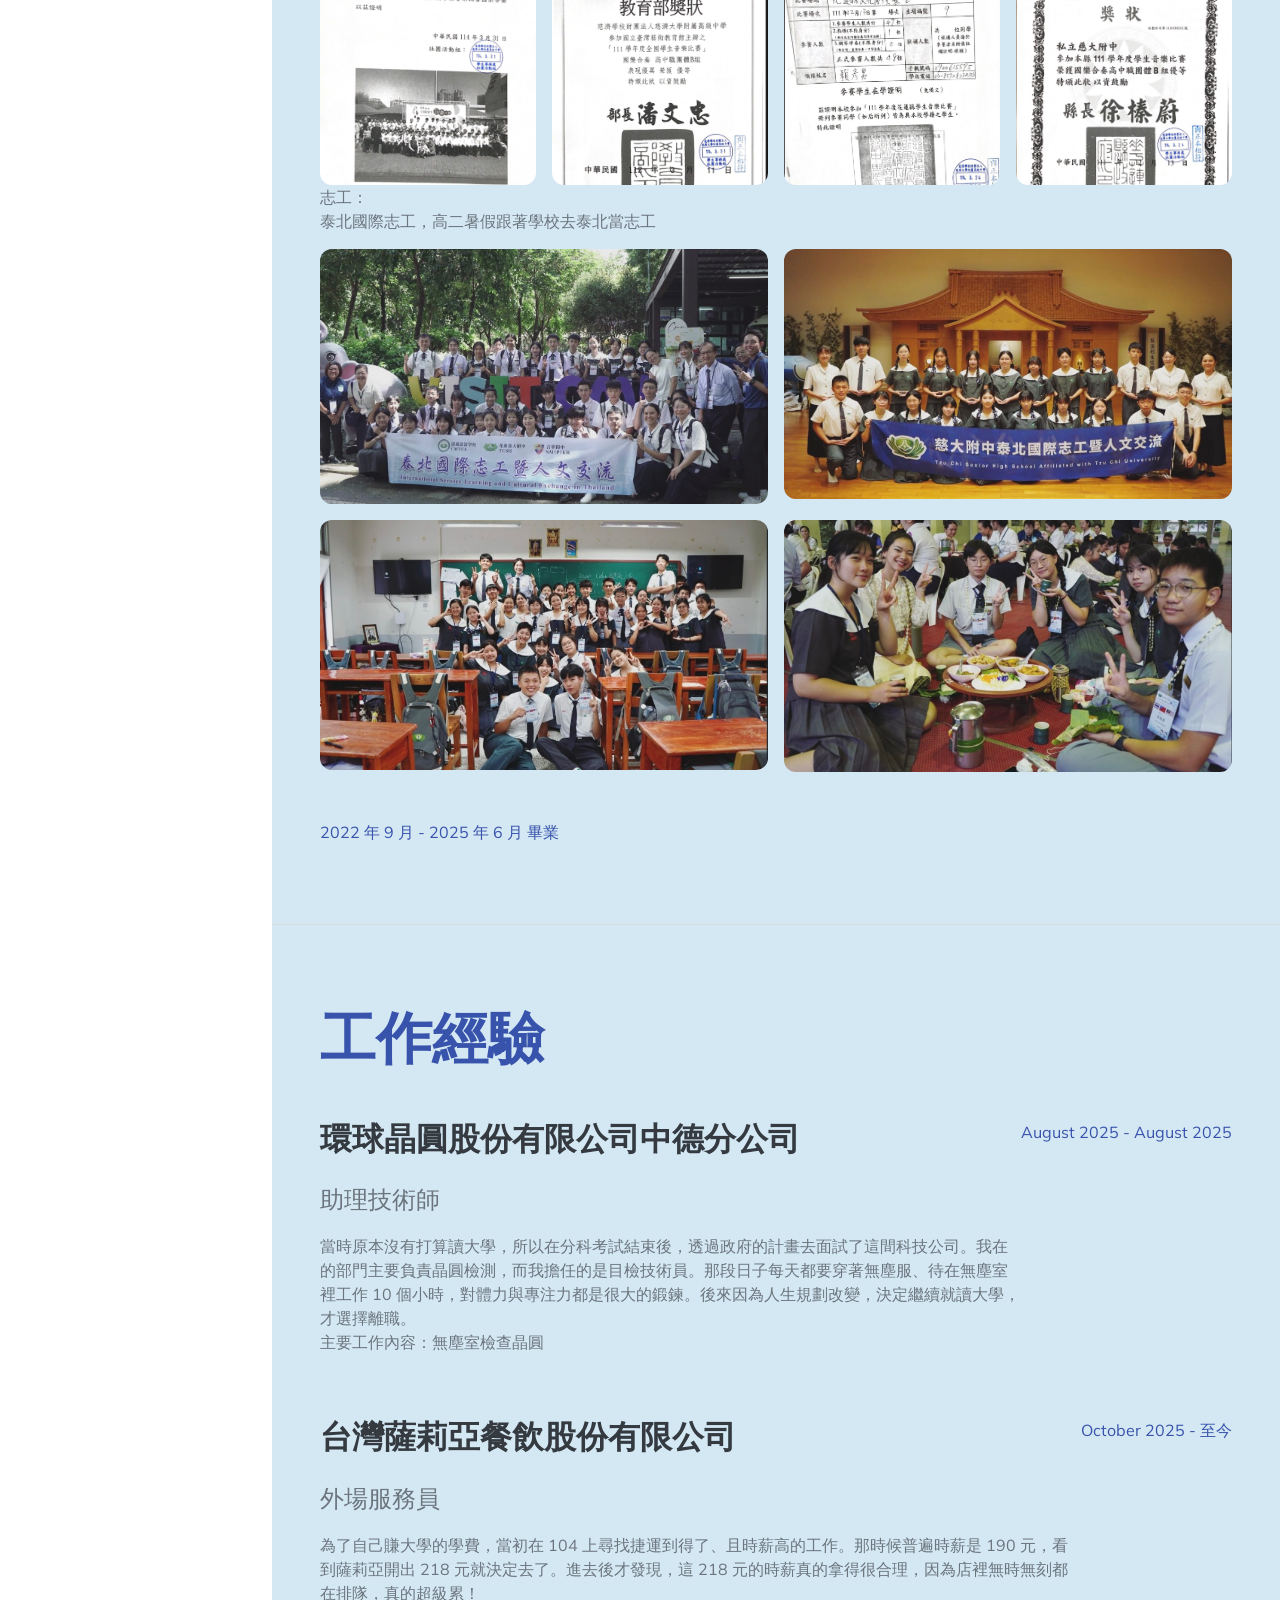
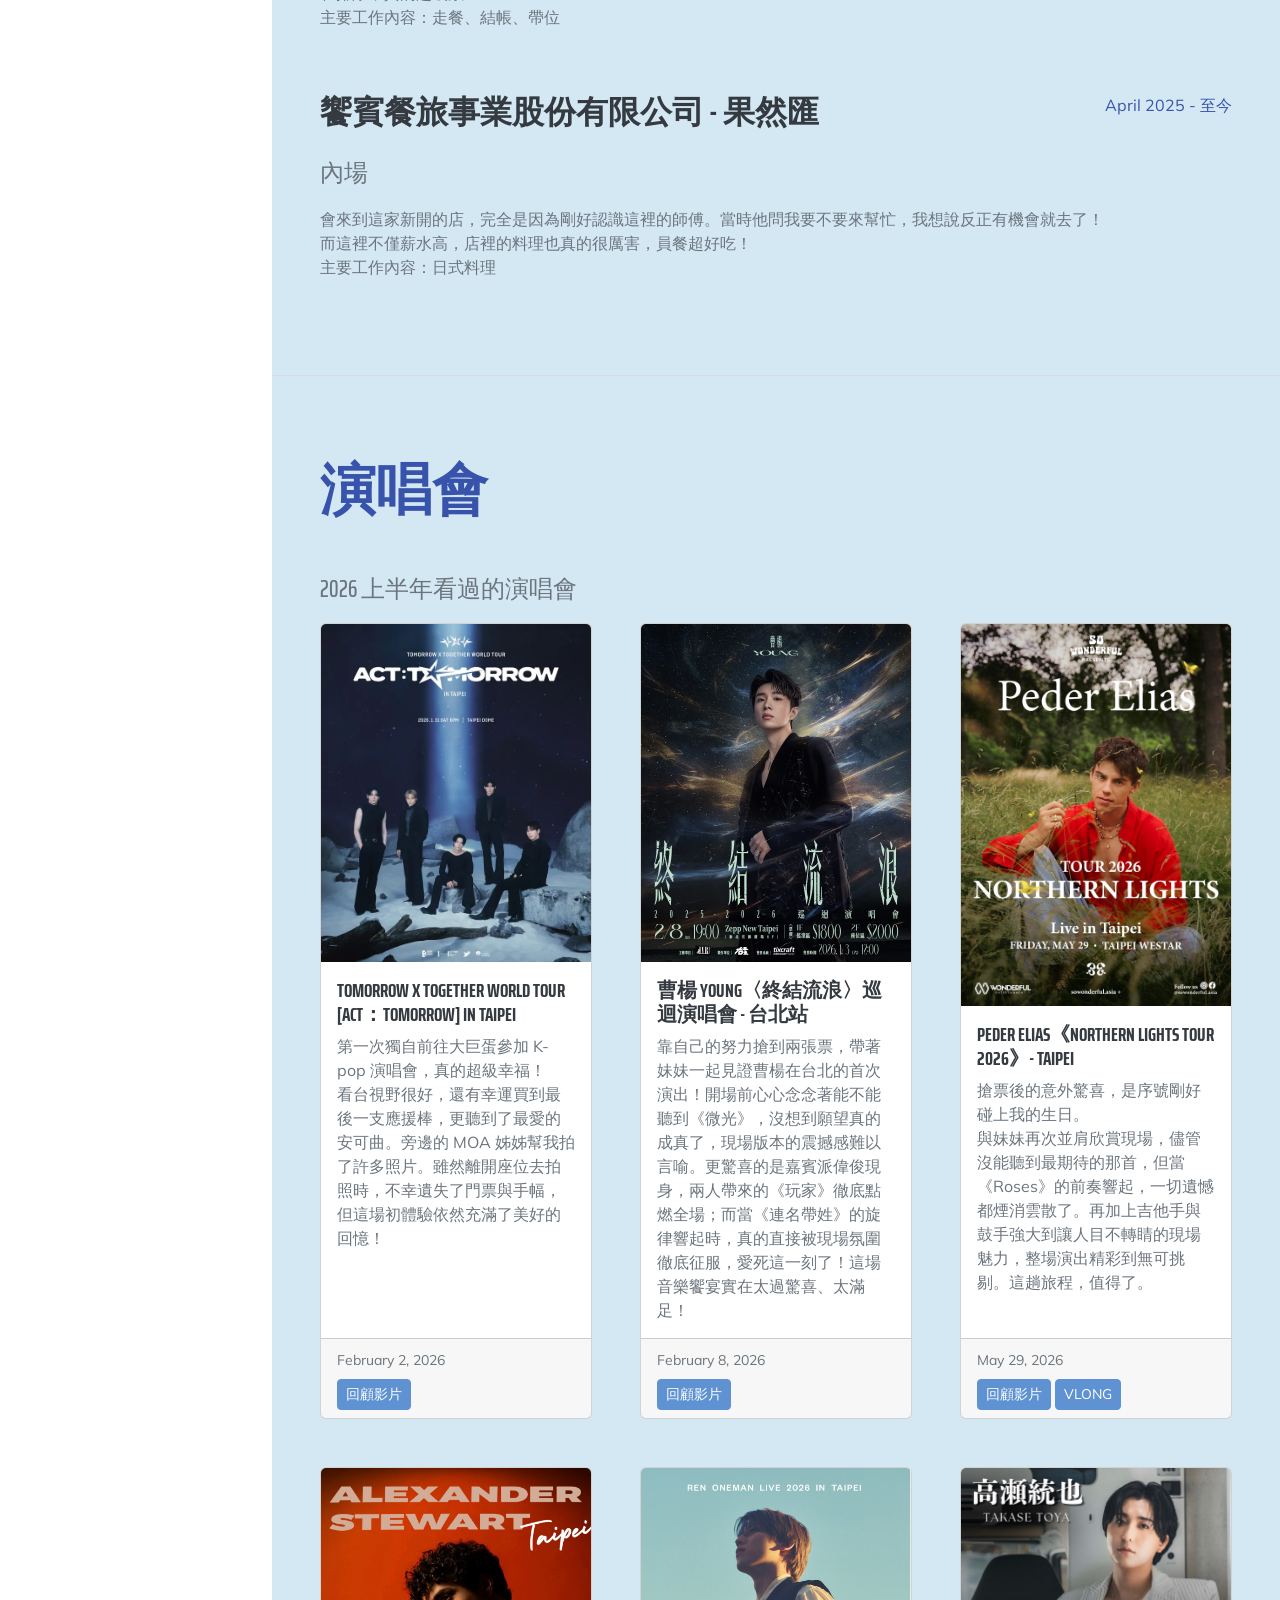
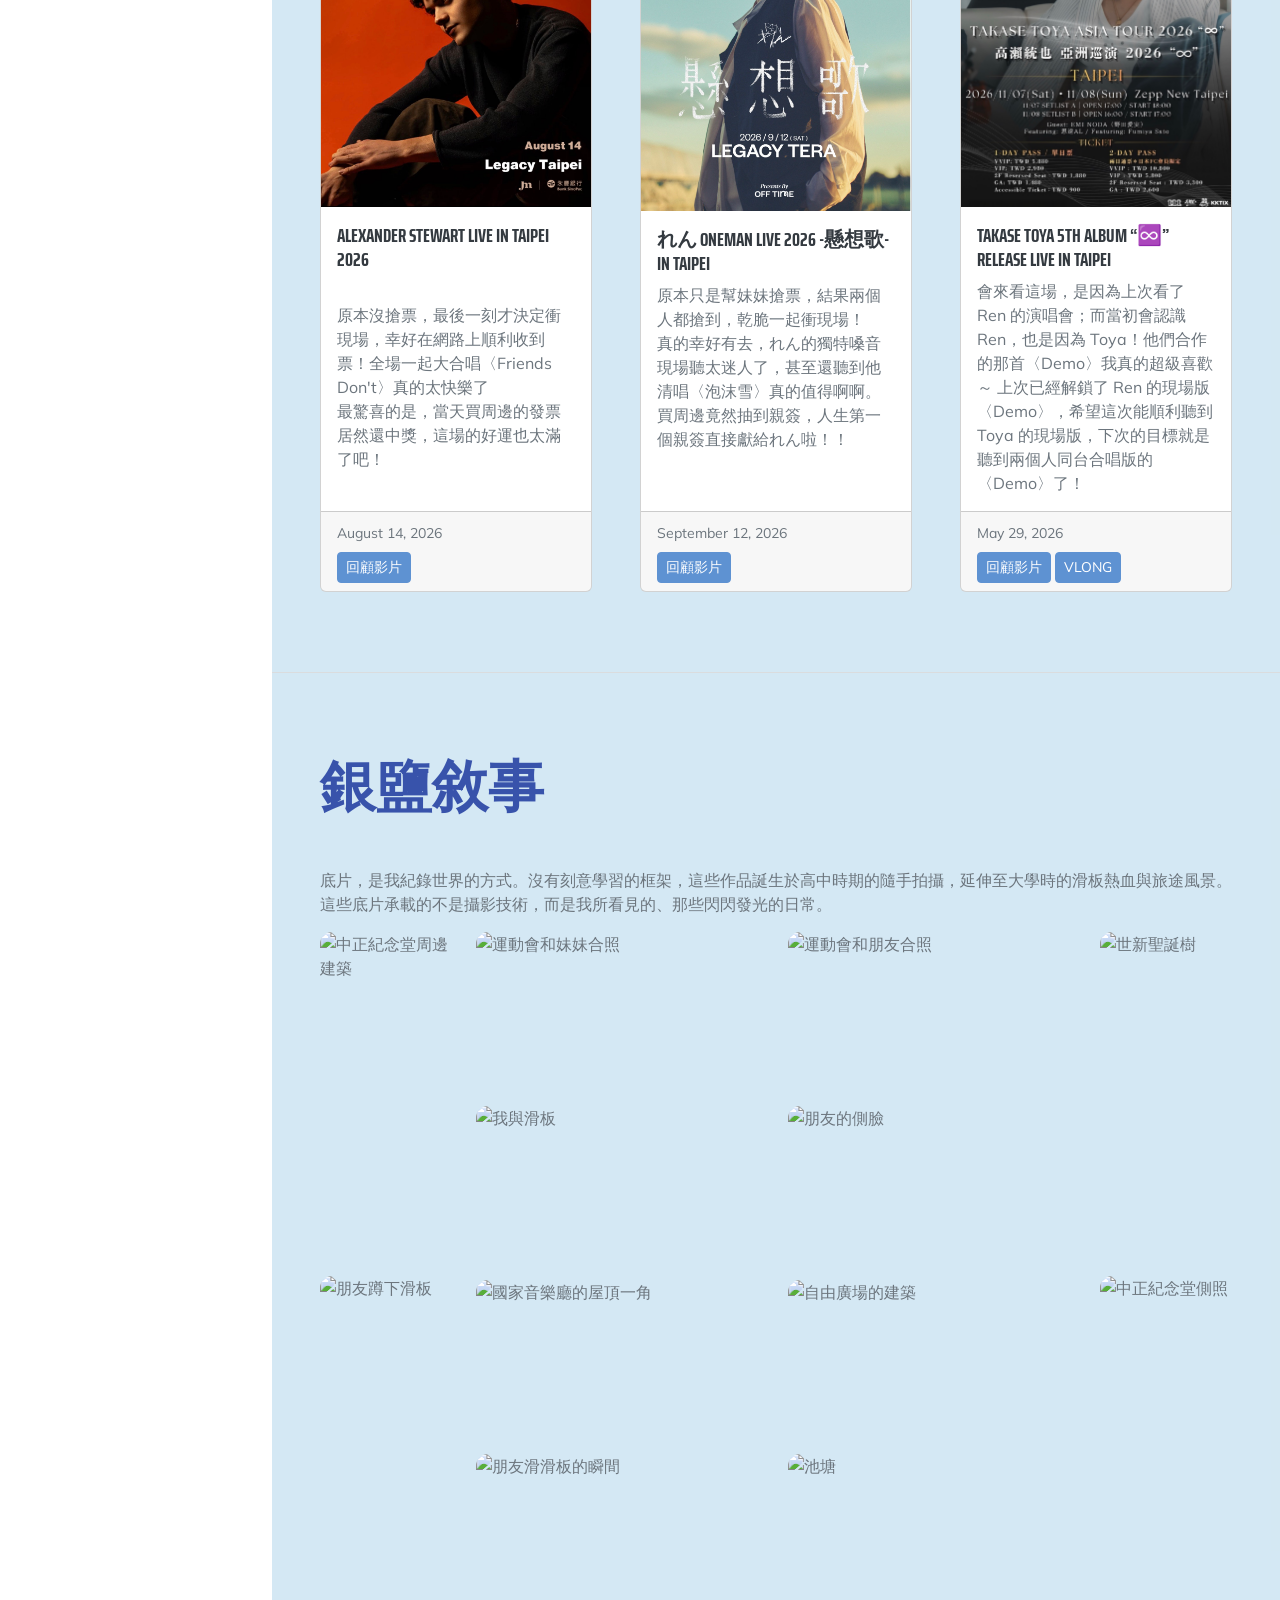
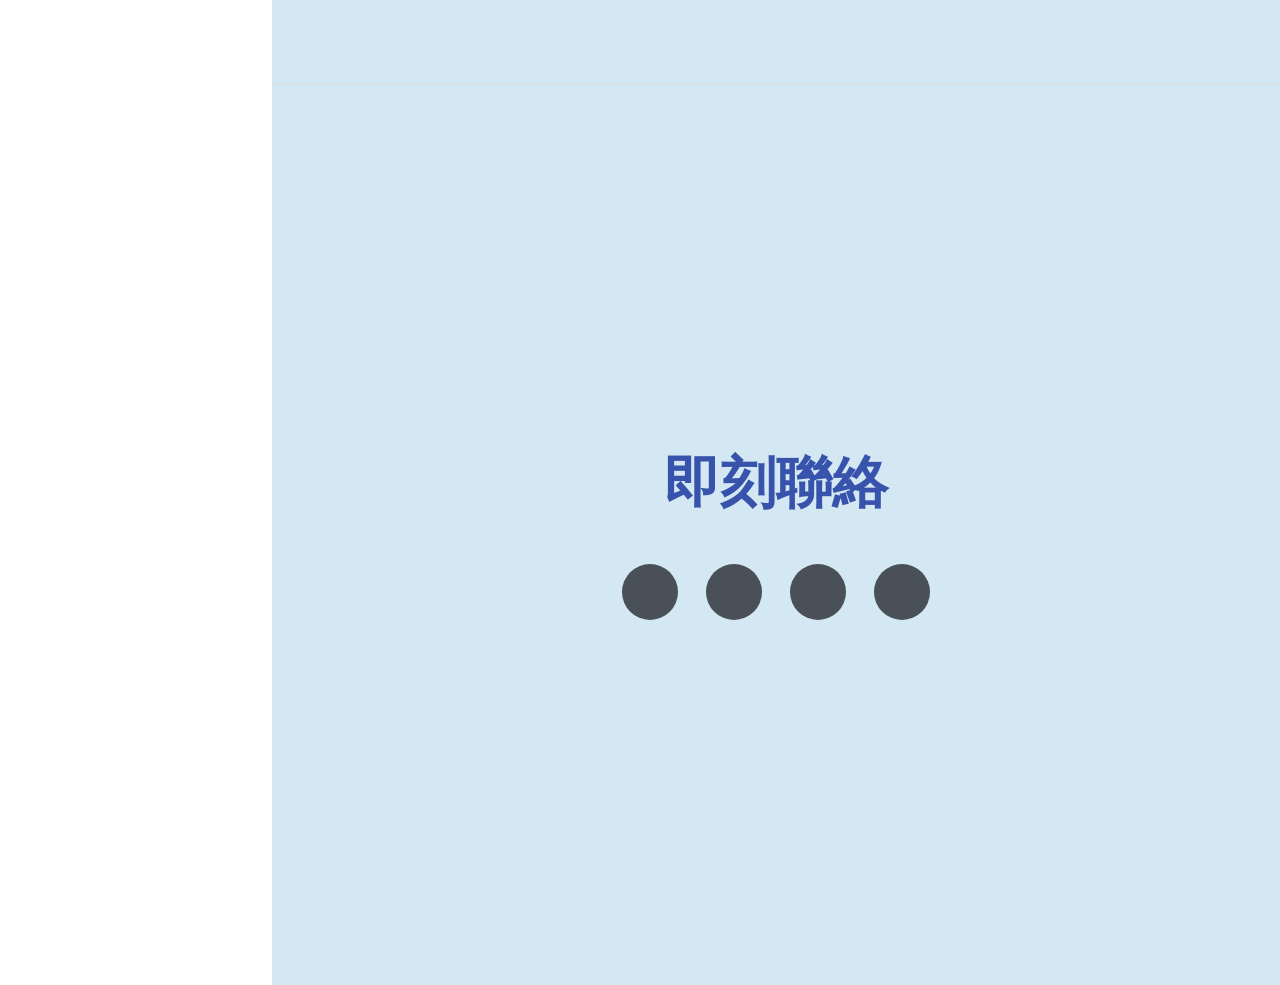
==== commit d0bfe252: "Update index.html" ====
--- a/index.html
+++ b/index.html
@@ -300,7 +300,6 @@
                                 </div>
                             </div>
                         </div>
-                        <div class="row row-cols-1 row-cols-md-3 g-5">
                         <div class="col">
                             <div class="card h-100">
                                 <img src="assets/img/alexander stewart.jpeg" class="card-img-top" alt="Alexander Stewart演唱會圖片" />
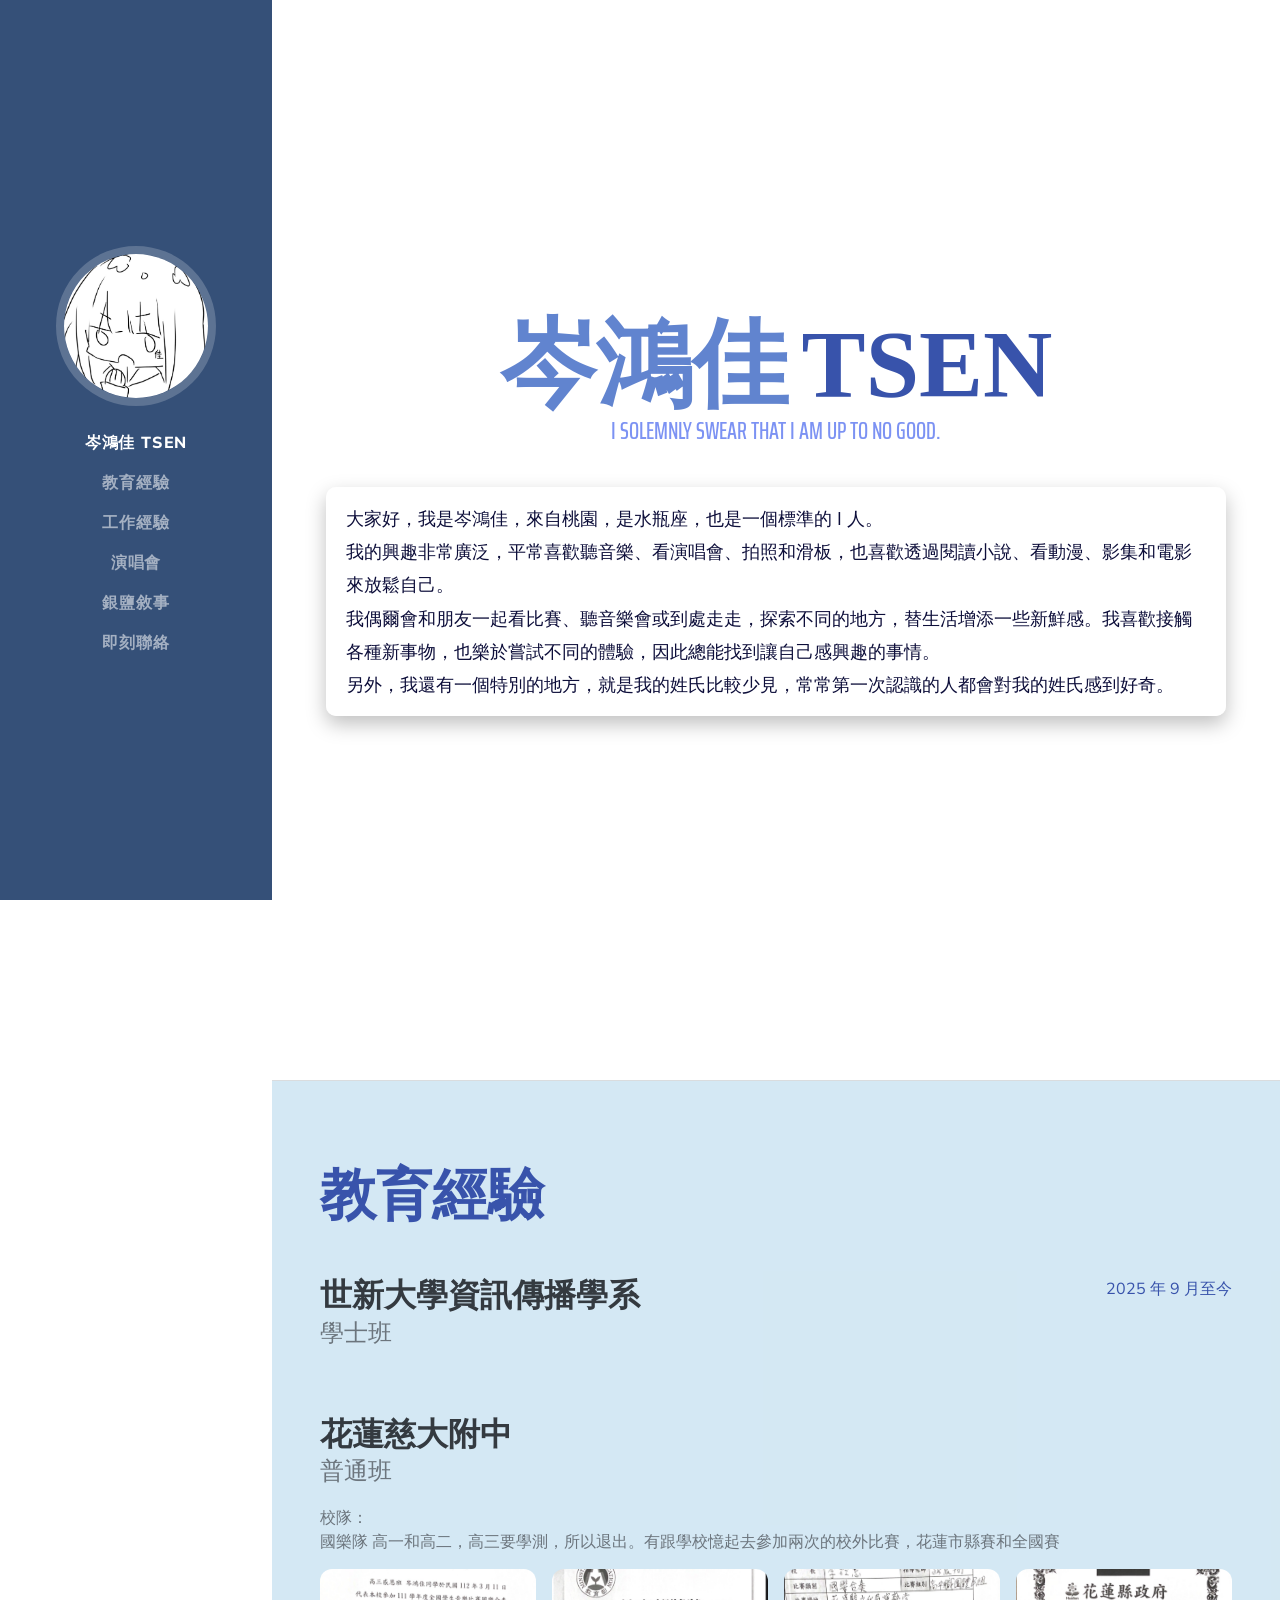
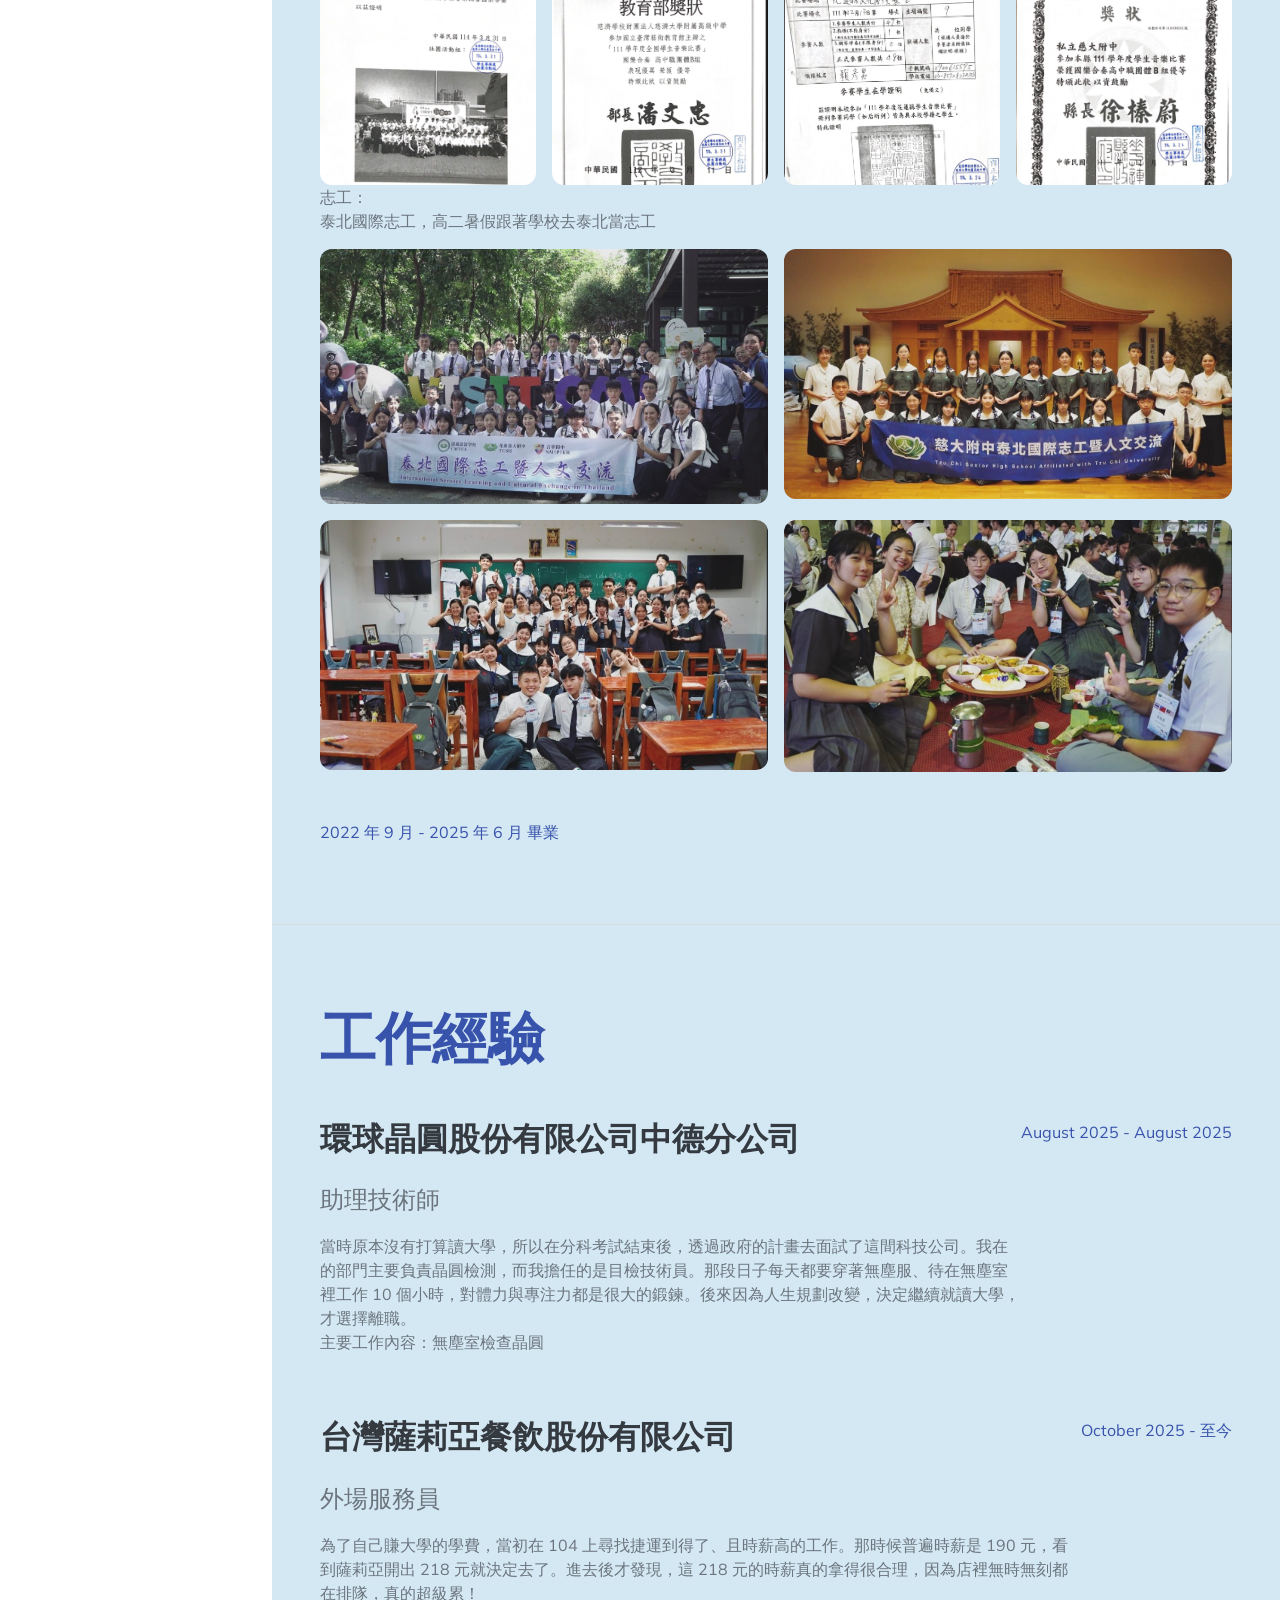
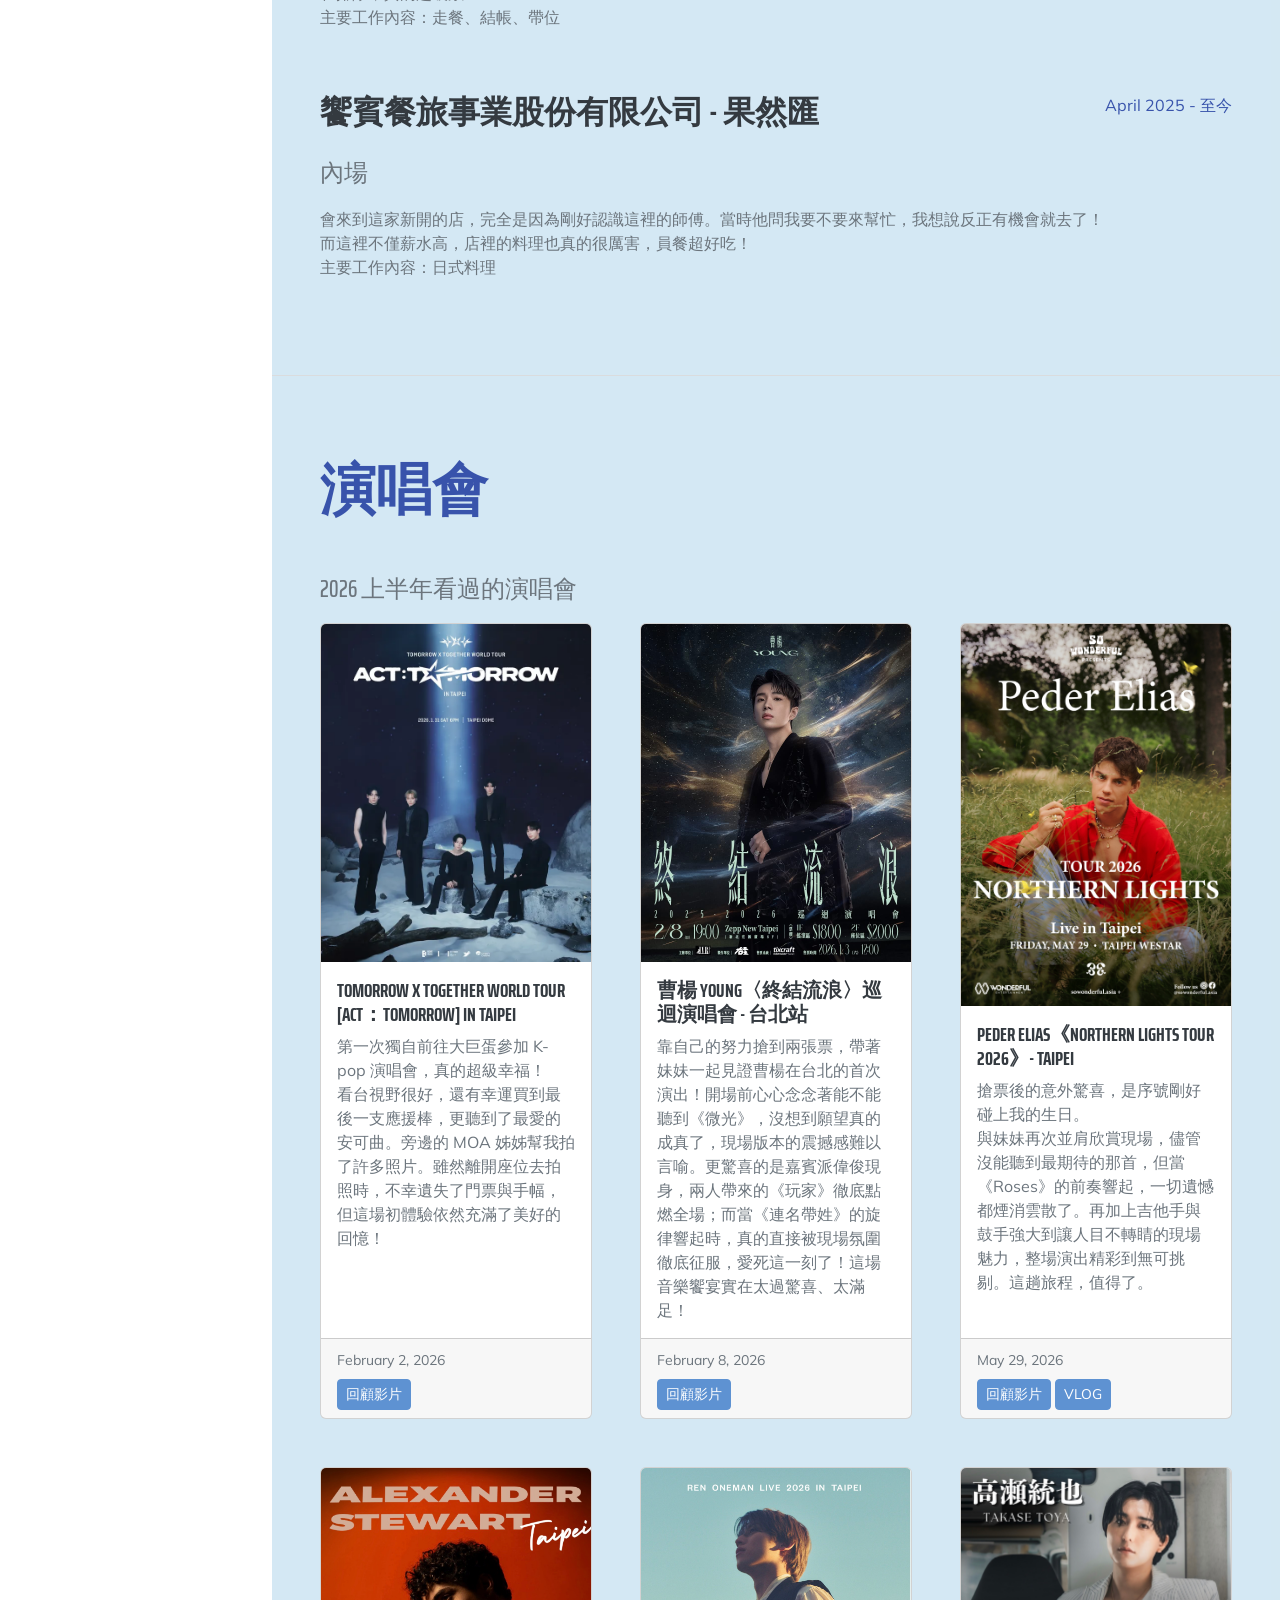
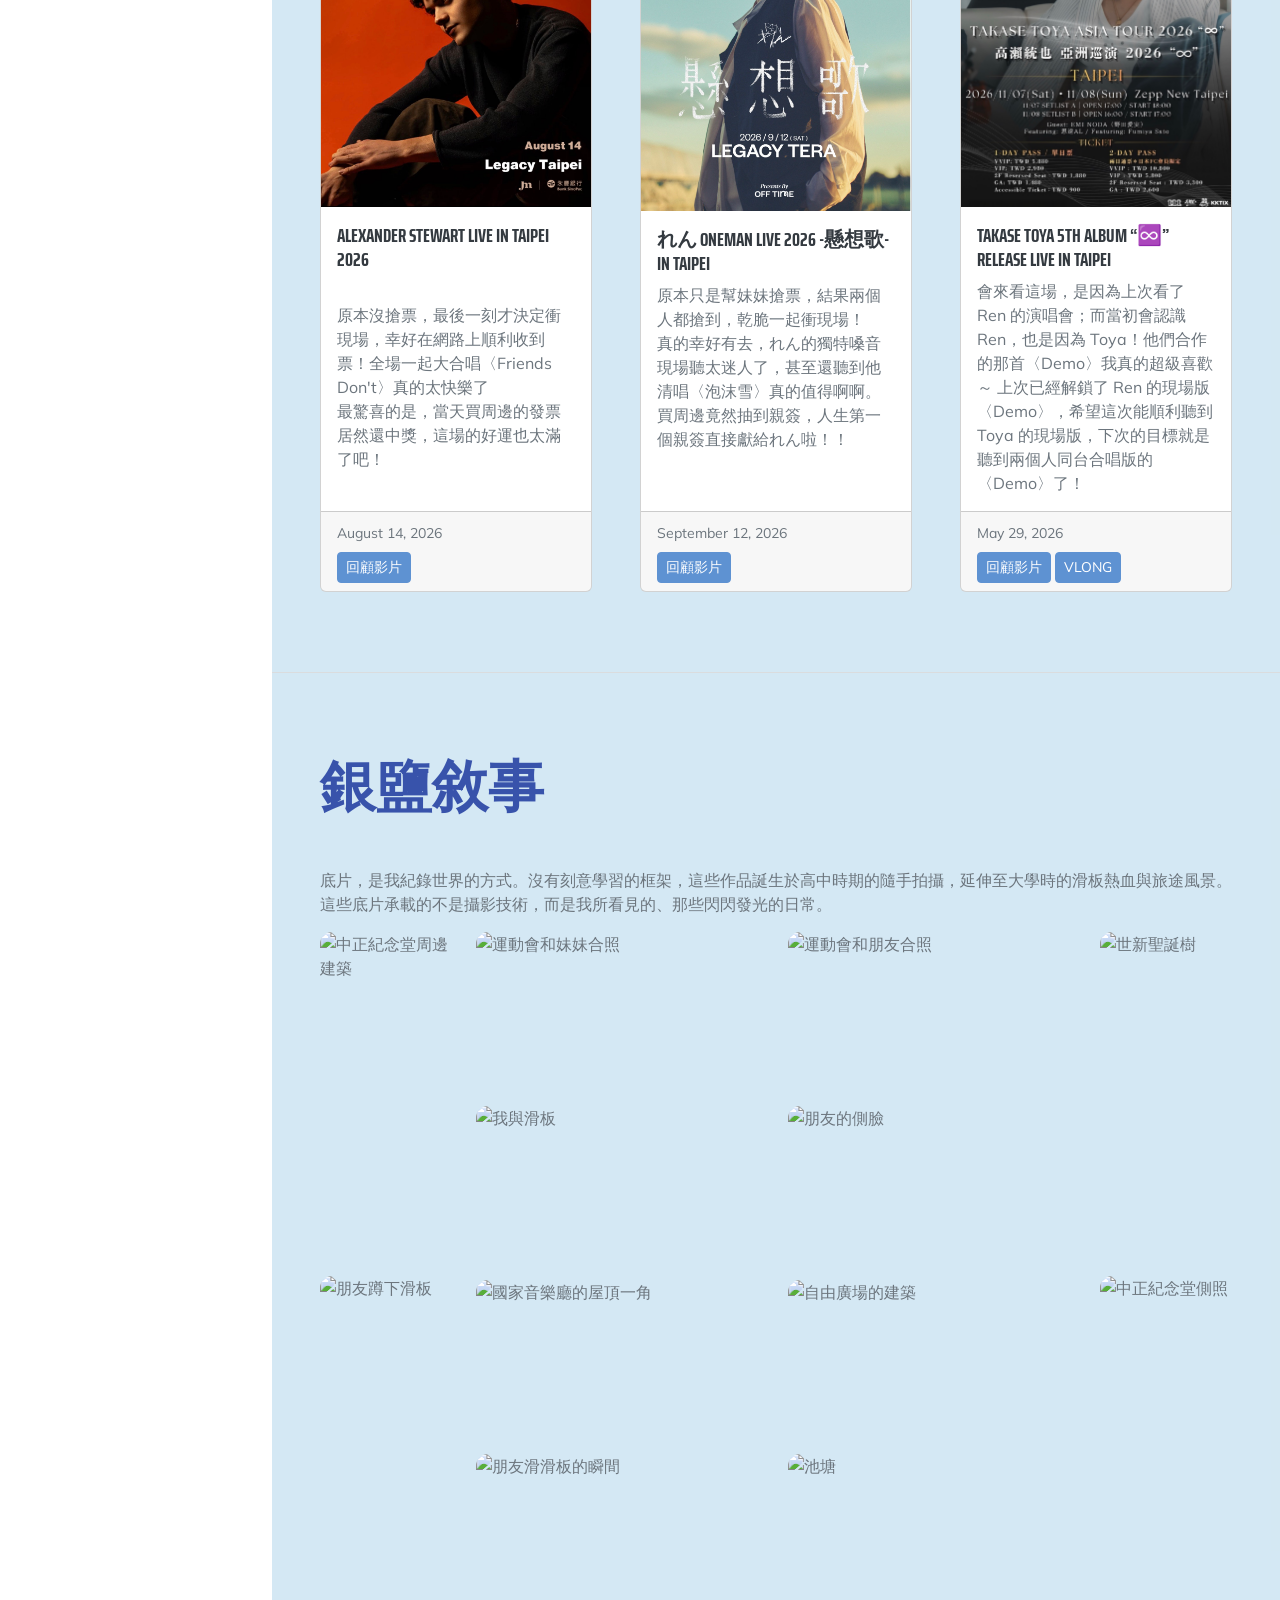
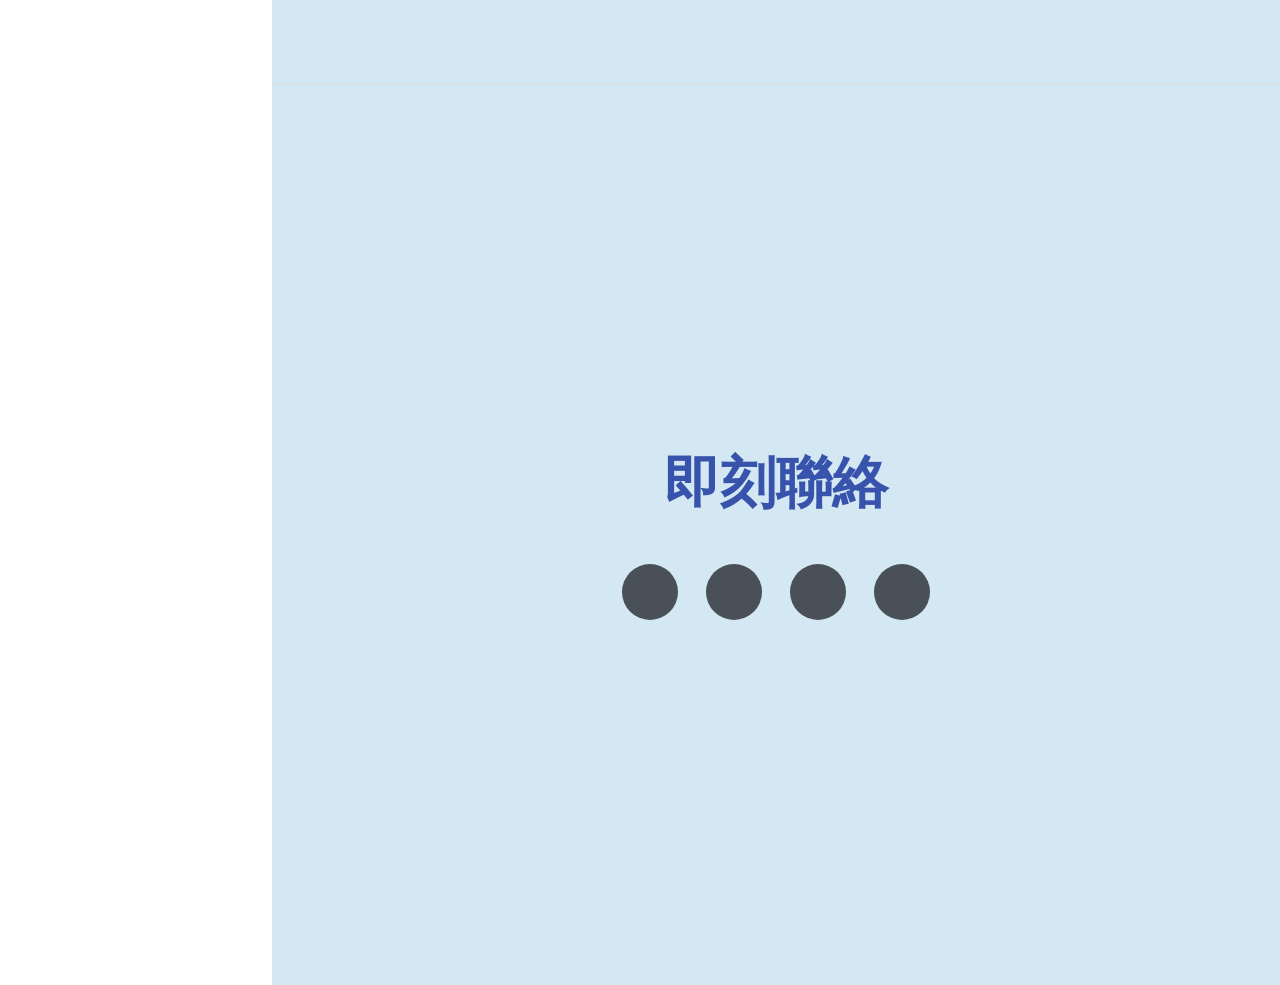
==== commit b5f29174: "Update index.html" ====
--- a/index.html
+++ b/index.html
@@ -296,7 +296,7 @@
                                     <small class="text-body-secondary">May 29, 2026</small>
                                     <br />
                                     <a href="assets/video/20260529.mp4" target="_blank" class="btn btn-primary btn-sm mt-2">回顧影片</a>
-                                    <a href="assets/video/202605291.mp4" target="_blank" class="btn btn-primary btn-sm mt-2">VLONG</a>
+                                    <a href="assets/video/202605291.mp4" target="_blank" class="btn btn-primary btn-sm mt-2">VLOG</a>
                                 </div>
                             </div>
                         </div>
